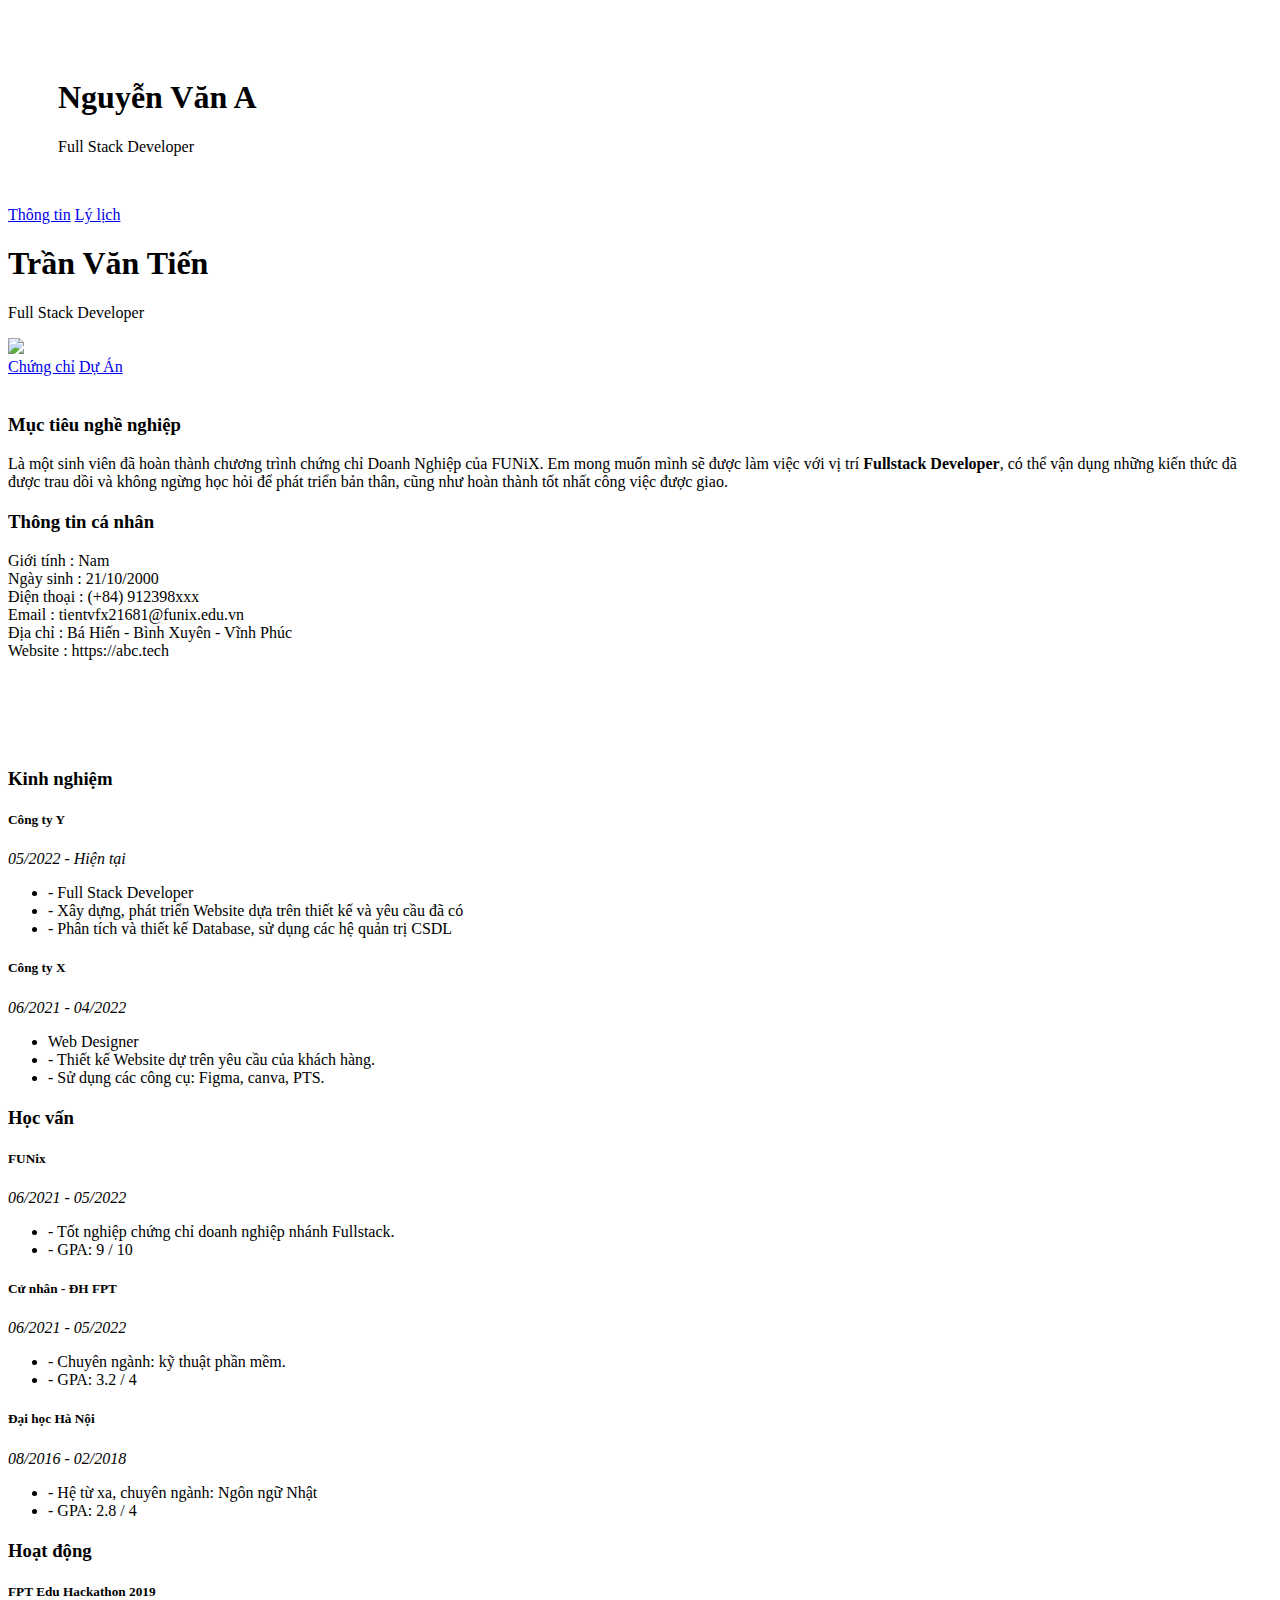
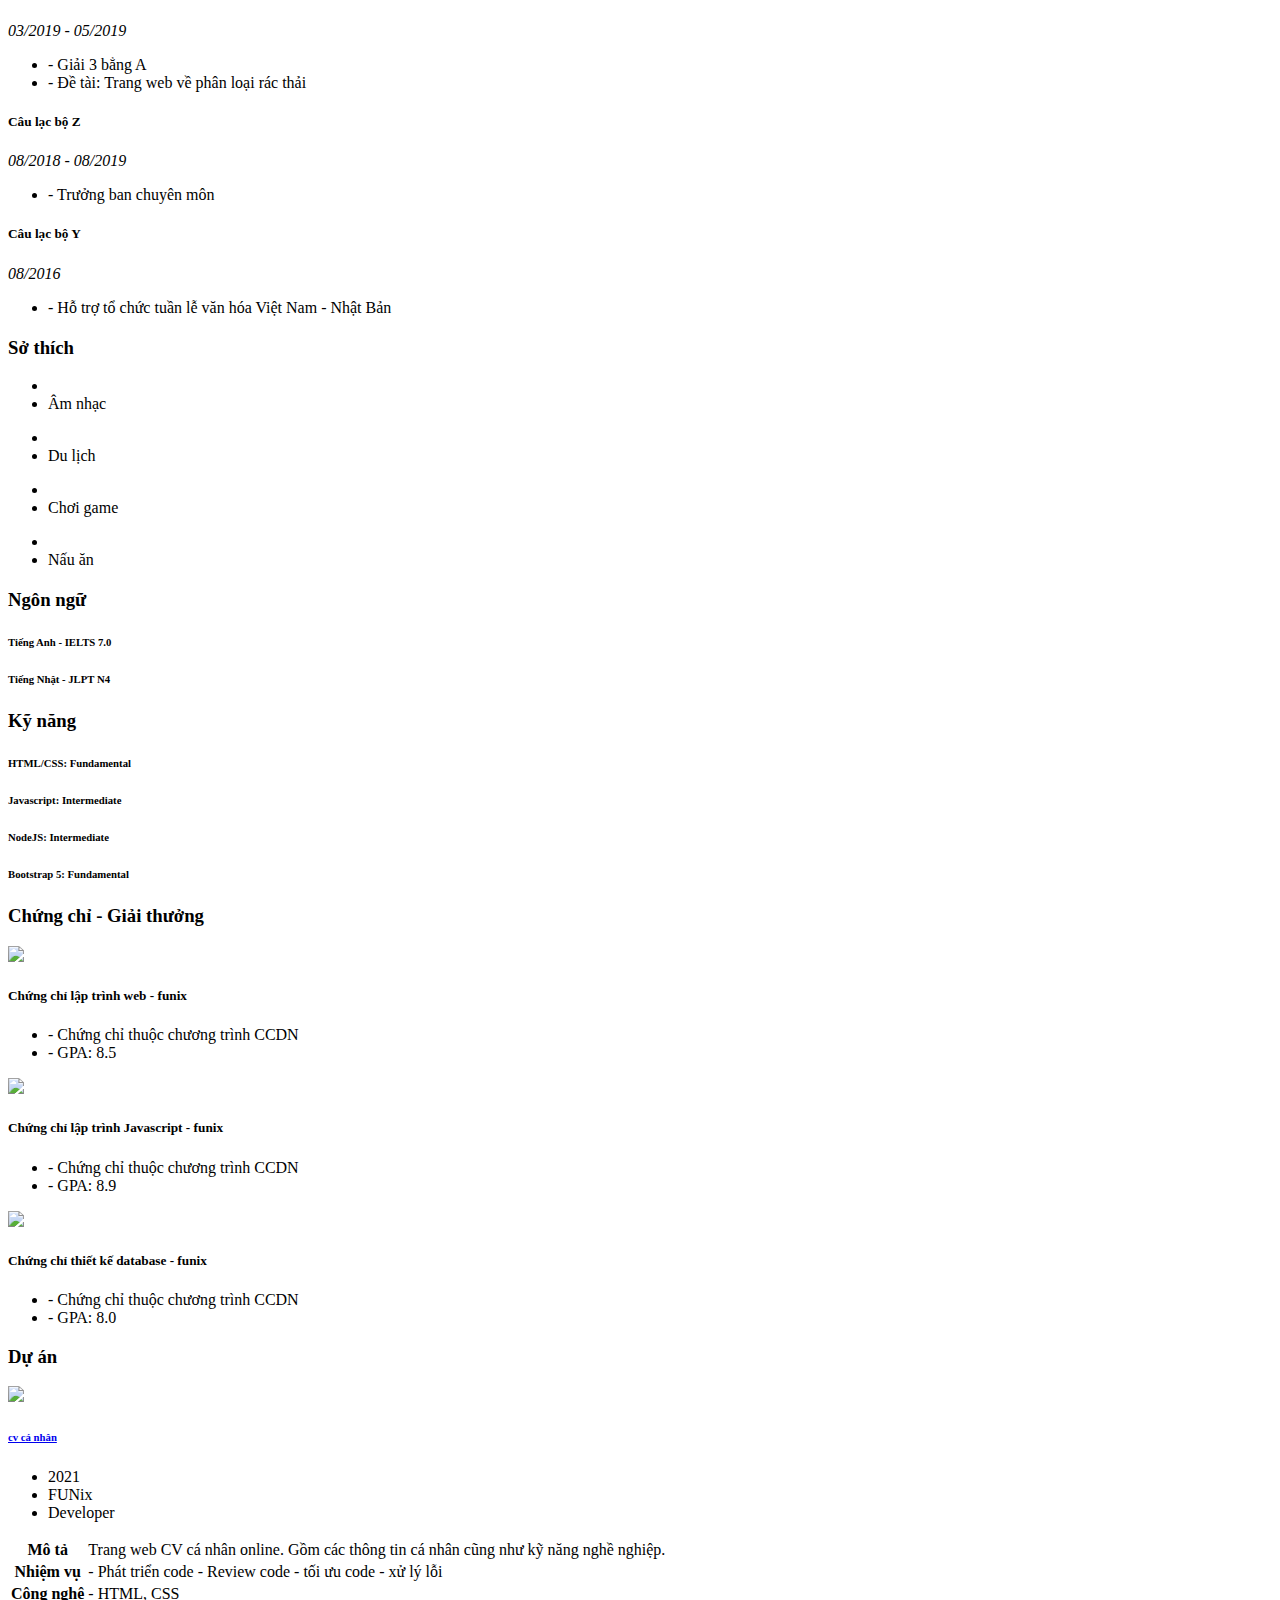
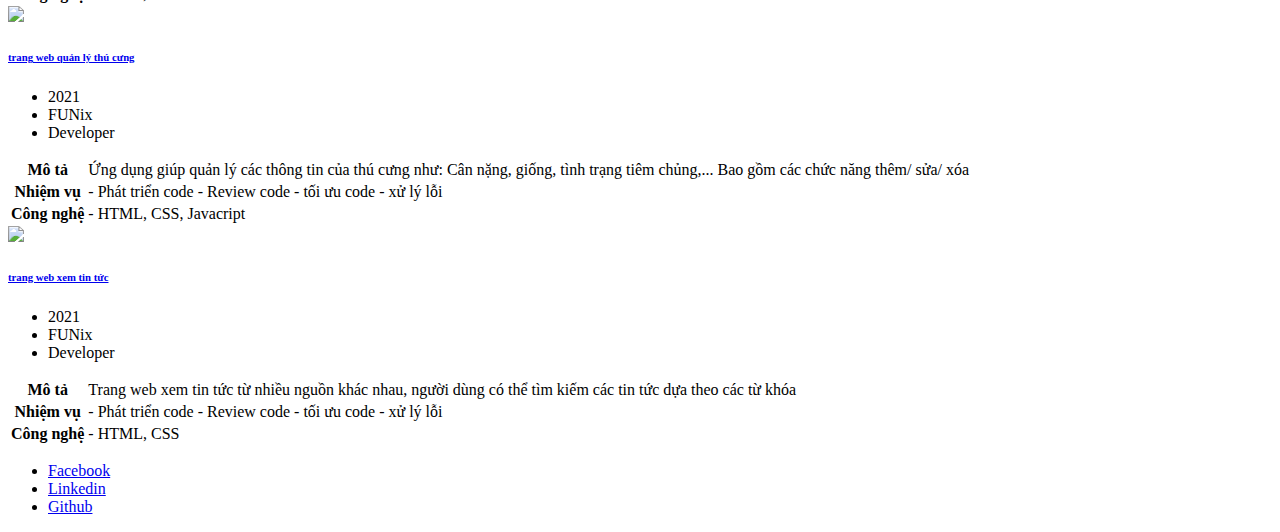
==== index.html @ 704cf0b8 "Add files via upload" ====
<!DOCTYPE html>
<html lang="en">
  <head>
    <meta charset="UTF-8" />
    <meta http-equiv="X-UA-Compatible" content="IE=edge" />
    <meta name="viewport" content="width=device-width, initial-scale=1.0" />
    <link rel="stylesheet" href="./css/style.css" />
    <link rel="stylesheet" href="./css/font.css" />
    <link rel="preconnect" href="https://fonts.googleapis.com" />
    <link rel="preconnect" href="https://fonts.gstatic.com" crossorigin />
    <link
      href="https://fonts.googleapis.com/css2?family=Inter:wght@400;500;700&display=swap"
      rel="stylesheet"
    />
    <!-- css tablet & mobile -->
    <link rel="stylesheet" href="./css/tablet.css">
    <link rel="stylesheet" href="./css/mobile.css">
    <!-- bootstrap -->
    <link
      href="https://cdn.jsdelivr.net/npm/bootstrap@5.0.2/dist/css/bootstrap.min.css"
      rel="stylesheet"
      integrity="sha384-EVSTQN3/azprG1Anm3QDgpJLIm9Nao0Yz1ztcQTwFspd3yD65VohhpuuCOmLASjC"
      crossorigin="anonymous"
    />
    <title>Assignment 02</title>
  </head>
  <body>
    <!-- !phần banner  -->
    <div id="banner" style="padding: 50px">
      <div class="container">
        <h1>Nguyễn Văn A</h1>
      <span>Full Stack Developer</span>
      </div>
    </div>
    <!-- !phần nav bar -->
    <section id="nav-bar">
      <nav class="container">
        <a href="#"><i class="icon-user"></i>Thông tin</a>
        <a href="#"><i class="icon-doc-text-inv"></i>Lý lịch</a>
        <div class="name">
          <h1>Trần Văn Tiến</h1>
          <p>Full Stack Developer</p>
        </div>
        <div class="img-name">
          <img src="./images/avatar.jpg" class="img-avatar" />
        </div>
        <a href="#"><i class="icon-mail-alt"></i>Chứng chỉ</a>
        <a href="#"><i class="icon-star-1"></i>Dự Án</a>
      </nav>
    </section>
    <!-- !phần about -->
    <section id="about" class="bg-grey">
      <div class="container container-sm">
        <div id="target" style="padding-top: 20px">
          <h3 class="section-title">Mục tiêu nghề nghiệp</h3>
          <p>
            Là một sinh viên đã hoàn thành chương trình chứng chỉ Doanh Nghiệp
            của FUNiX. Em mong muốn mình sẽ được làm việc với vị trí
            <b>Fullstack Developer</b>, có thể vận dụng những kiến thức đã được
            trau dồi và không ngừng học hỏi để phát triển bản thân, cũng như
            hoàn thành tốt nhất công việc được giao.
          </p>
        </div>
        <div id="personal-info" style="margin-top: 20px">
          <h3 class="section-title">Thông tin cá nhân</h3>
          <ul class="mt-40 info" style="padding-left: 0">
            <li><span>Giới tính</span> : Nam</li>
            <li><span>Ngày sinh</span> : 21/10/2000</li>
            <li><span>Điện thoại</span> : (+84) 912398xxx</li>
            <li><span>Email</span> : tientvfx21681@funix.edu.vn</li>
            <li><span>Địa chỉ</span> : Bá Hiến - Bình Xuyên - Vĩnh Phúc</li>
            <li><span>Website</span> : https://abc.tech</li>
          </ul>
          <ul class="mt-30" style="padding-left: 0">
            <li>
              <a href="#"><i class="icon-twitter"></i></a>
            </li>
            <li>
              <a href="#"><i class="icon-facebook"></i></a>
            </li>
            <li>
              <a href="#"><i class="icon-gplus"></i></a>
            </li>
            <li>
              <a href="#"><i class="icon-linkedin"></i></a>
            </li>
          </ul>
        </div>
      </div>
    </section>
    <!-- !phần job -->
    <section id="job-info">
      <div class="container">
        <div style="margin-top: 20px" class="job-text">
          <h3>Kinh nghiệm</h3>
          <div class="icon">
            <i class="ic-toolbox"></i>
          </div>
          <div class="text1 info">
            <h5>Công ty Y</h5>
            <span><i>05/2022 - </i> <i class="time">Hiện tại</i></span>
            <ul>
              <li>- Full Stack Developer</li>
              <li>
                - Xây dựng, phát triển Website dựa trên thiết kế và yêu cầu đã
                có
              </li>
              <li>
                - Phân tích và thiết kế Database, sử dụng các hệ quản trị CSDL
              </li>
            </ul>
          </div>
          <div class="text2 info">
            <h5>Công ty X</h5>
            <span><i>06/2021 - 04/2022</i></span>
            <ul>
              <li>Web Designer</li>
              <li>- Thiết kế Website dự trên yêu cầu của khách hàng.</li>
              <li>- Sử dụng các công cụ: Figma, canva, PTS.</li>
            </ul>
          </div>
        </div>
        <div style="margin-top: 20px" class="job-text">
          <h3>Học vấn</h3>
          <div class="icon">
            <i class="ic-pencil"></i>
          </div>
          <div class="text1 info">
            <h5>FUNix</h5>
            <span><i>06/2021 - 05/2022</i></span>
            <ul>
              <li>- Tốt nghiệp chứng chỉ doanh nghiệp nhánh Fullstack.</li>
              <li>- GPA: 9 / 10</li>
            </ul>
          </div>
          <div class="text2 info">
            <h5>Cử nhân - ĐH FPT</h5>
            <span><i>06/2021 - 05/2022</i></span>
            <ul>
              <li>- Chuyên ngành: kỹ thuật phần mềm.</li>
              <li>- GPA: 3.2 / 4</li>
            </ul>
          </div>
          <div class="text3 info">
            <h5>Đại học Hà Nội</h5>
            <span><i>08/2016 - 02/2018</i></span>
            <ul>
              <li>- Hệ từ xa, chuyên ngành: Ngôn ngữ Nhật</li>
              <li>- GPA: 2.8 / 4</li>
            </ul>
          </div>
        </div>
        <div style="margin-top: 20px" class="job-text">
          <h3>Hoạt động</h3>
          <div class="icon">
            <i class="ic-toolbox"></i>
          </div>
          <div class="text1 info">
            <h5>FPT Edu Hackathon 2019</h5>
            <span><i>03/2019 - 05/2019</i></span>
            <ul>
              <li>- Giải 3 bẳng A</li>
              <li>- Đề tài: Trang web về phân loại rác thải</li>
            </ul>
          </div>
          <div class="text2 info">
            <h5>Câu lạc bộ Z</h5>
            <span><i>08/2018 - 08/2019</i></span>
            <ul>
              <li>- Trưởng ban chuyên môn</li>
            </ul>
          </div>
          <div class="text3 info">
            <h5>Câu lạc bộ Y</h5>
            <span><i>08/2016</i></span>
            <ul>
              <li>- Hỗ trợ tổ chức tuần lễ văn hóa Việt Nam - Nhật Bản</li>
            </ul>
          </div>
        </div>
        <div style="margin-top: 20px" class="job-text">
          <h3>Sở thích</h3>
          <div class="icon">
            <i class="ic-telescope"></i>
          </div>

          <div class="text1 st">
            <ul>
              <li><i class="ic-megaphone"></i></li>
              <li>Âm nhạc</li>
            </ul>
            <ul>
              <li><i class="ic-hotairballoon"></i></li>
              <li>Du lịch</li>
            </ul>
            <ul>
              <li><i class="ic-strategy"></i></li>
              <li>Chơi game</li>
            </ul>
            <ul>
              <li><i class="ic-basket"></i></li>
              <li>Nấu ăn</li>
            </ul>
          </div>
        </div>
        <div style="margin-top: 20px" class="job-text">
          <h3>Ngôn ngữ</h3>
          <div class="icon">
            <i class="ic-mic"></i>
          </div>
          <div>
            <div>
              <h6>Tiếng Anh - IELTS 7.0</h6>
              <span class="blues"></span>
              <span class="blues"></span>
              <span class="greys"></span>
            </div>
            <div>
              <h6>Tiếng Nhật - JLPT N4</h6>
              <span class="blues"></span>
              <span class="greys"></span>
              <span class="greys"></span>
            </div>
          </div>
        </div>
        <div style="margin-top: 20px" class="job-text">
          <h3>Kỹ năng</h3>
          <div class="icon">
            <i class="ic-tools-2"></i>
          </div>
          <div>
            <div>
              <h6>HTML/CSS: Fundamental</h6>
              <span class="blues"></span>
              <span class="greys"></span>
              <span class="greys"></span>
            </div>
            <div>
              <h6>Javascript: Intermediate</h6>
              <span class="blues"></span>
              <span class="blues"></span>
              <span class="greys"></span>
            </div>
            <div>
              <h6>NodeJS: Intermediate</h6>
              <span class="blues"></span>
              <span class="blues"></span>
              <span class="greys"></span>
            </div>
            <div>
              <h6>Bootstrap 5: Fundamental</h6>
              <span class="blues"></span>
              <span class="greys"></span>
              <span class="greys"></span>
            </div>
          </div>
        </div>
      </div>
    </section>
    <!-- !phần chứng chỉ -->
    <section id="certificate" class="bg-grey">
      <div class="container">
        <h3 class="section-title">Chứng chỉ - Giải thưởng</h3>
        <div class="conten-text">
          <div class="nav-conten ct2">
            <img src="./images/Cert_WEB.png" class="cert-img" />
            <div>
              <h5>Chứng chỉ lập trình web - funix</h5>
              <ul>
                <li>- Chứng chỉ thuộc chương trình CCDN</li>
                <li>- GPA: 8.5</li>
              </ul>
            </div>
          </div>
          <div class="nav-conten">
            <img src="./images/Cert_PRF.png" class="cert-img" />
            <div>
              <h5>Chứng chỉ lập trình Javascript - funix</h5>
              <ul>
                <li>- Chứng chỉ thuộc chương trình CCDN</li>
                <li>- GPA: 8.9</li>
              </ul>
            </div>
          </div>
          <div class="nav-conten">
            <img src="./images/Cert_DBI.png" class="cert-img" />
            <div>
              <h5>Chứng chỉ thiết kế database - funix</h5>
              <ul>
                <li>- Chứng chỉ thuộc chương trình CCDN</li>
                <li>- GPA: 8.0</li>
              </ul>
            </div>
          </div>
        </div>
      </div>
     
    </section>
    <!-- ! phần dự án -->
    <section id="project">
      <div class="container">
        <h3 class="section-title">Dự án</h3>
        <div class="nav-project">
          <div class="cv">
            <img src="./images/project_1.png" class="nav-cv" />
            <div class="name-cv">
              <h6 class="p-2 text-uppercase"><a href="./digital-cv.html" class="text-decoration-none">cv cá nhân</a></h6>
            </div>
            <div class="about-cv">
              <ul>
                <li>2021</li>
                <li><i class="icon-user-1"></i>FUNix</li>
                <li><i class="icon-lamp"></i> Developer</li>
              </ul>
            </div>
            <div class="table-cv">
              <table>
                <tr>
                  <th>Mô tả</th>
                  <td>
                    Trang web CV cá nhân online. Gồm các thông tin cá nhân cũng
                    như kỹ năng nghề nghiệp.
                  </td>
                </tr>
                <tr>
                  <th>Nhiệm vụ</th>
                  <td>
                    - Phát triển code - Review code - tối ưu code - xử lý lỗi
                  </td>
                </tr>
                <tr>
                  <th>Công nghệ</th>
                  <td>- HTML, CSS</td>
                </tr>
              </table>
            </div>
          </div>
          <div class="cv">
            <img src="./images/project_2.png" class="nav-cv" />
            <div class="name-cv">
              <h6 class="p-2 text-uppercase"><a href="./digital-cv.html" class="text-decoration-none">trang web quản lý thú cưng</a></h6>
            </div>
            <div class="about-cv">
              <ul>
                <li><span>2021</span></li>
                <li><i class="icon-user-1"></i> FUNix</li>
                <li><i class="icon-lamp"></i> Developer</li>
              </ul>
            </div>
            <div class="table-cv">
              <table>
                <tr>
                  <th>Mô tả</th>
                  <td>
                    Ứng dụng giúp quản lý các thông tin của thú cưng như: Cân
                    nặng, giống, tình trạng tiêm chủng,... Bao gồm các chức năng
                    thêm/ sửa/ xóa
                  </td>
                </tr>
                <tr>
                  <th>Nhiệm vụ</th>
                  <td>
                    - Phát triển code - Review code - tối ưu code - xử lý lỗi
                  </td>
                </tr>
                <tr>
                  <th>Công nghệ</th>
                  <td>- HTML, CSS, Javacript</td>
                </tr>
              </table>
            </div>
          </div>
          <div class="cv">
            <img src="./images/project_3.png" class="nav-cv" />
            <div class="name-cv">
              <h6 class="p-2 text-uppercase"><a href="./digital-cv.html" class="text-decoration-none">trang web xem tin tức</a></h6>
            </div>
            <div class="about-cv">
              <ul>
                <li><span>2021</span></li>
                <li><i class="icon-user-1"></i> FUNix</li>
                <li><i class="icon-lamp"></i> Developer</li>
              </ul>
            </div>
            <div class="table-cv">
              <table>
                <tbody>
                  <tr>
                    <th>Mô tả</th>
                    <td>
                      Trang web xem tin tức từ nhiều nguồn khác nhau, người dùng
                      có thể tìm kiếm các tin tức dựa theo các từ khóa
                    </td>
                  </tr>
                </tbody>
                <tr>
                  <th>Nhiệm vụ</th>
                  <td>
                    - Phát triển code - Review code - tối ưu code - xử lý lỗi
                  </td>
                </tr>
                <tr>
                  <th>Công nghệ</th>
                  <td>- HTML, CSS</td>
                </tr>
              </table>
            </div>
          </div>
        </div>
      </div>
    </section>
    <!-- !phần footer -->
    <section id="footer" class="bg-grey">
      <div class="container">
        <ul class="nav-footer">
          <li>
            <i class="icon-facebook-circled"></i>
            <a href="https://www.facebook.com/profile.php?id=100021965903884"
              >Facebook</a
            >
          </li>
          <li>
            <i class="icon-linkedin-circled"></i>
            <a href="#">Linkedin</a>
          </li>
          <li>
            <i class="icon-github-circled"></i>
            <a href="#">Github</a>
          </li>
        </ul>
      </div>
    </section>
    <script src="https://cdn.jsdelivr.net/npm/bootstrap@5.0.2/dist/js/bootstrap.bundle.min.js" integrity="sha384-MrcW6ZMFYlzcLA8Nl+NtUVF0sA7MsXsP1UyJoMp4YLEuNSfAP+JcXn/tWtIaxVXM" crossorigin="anonymous"></script>
  </body>
</html>
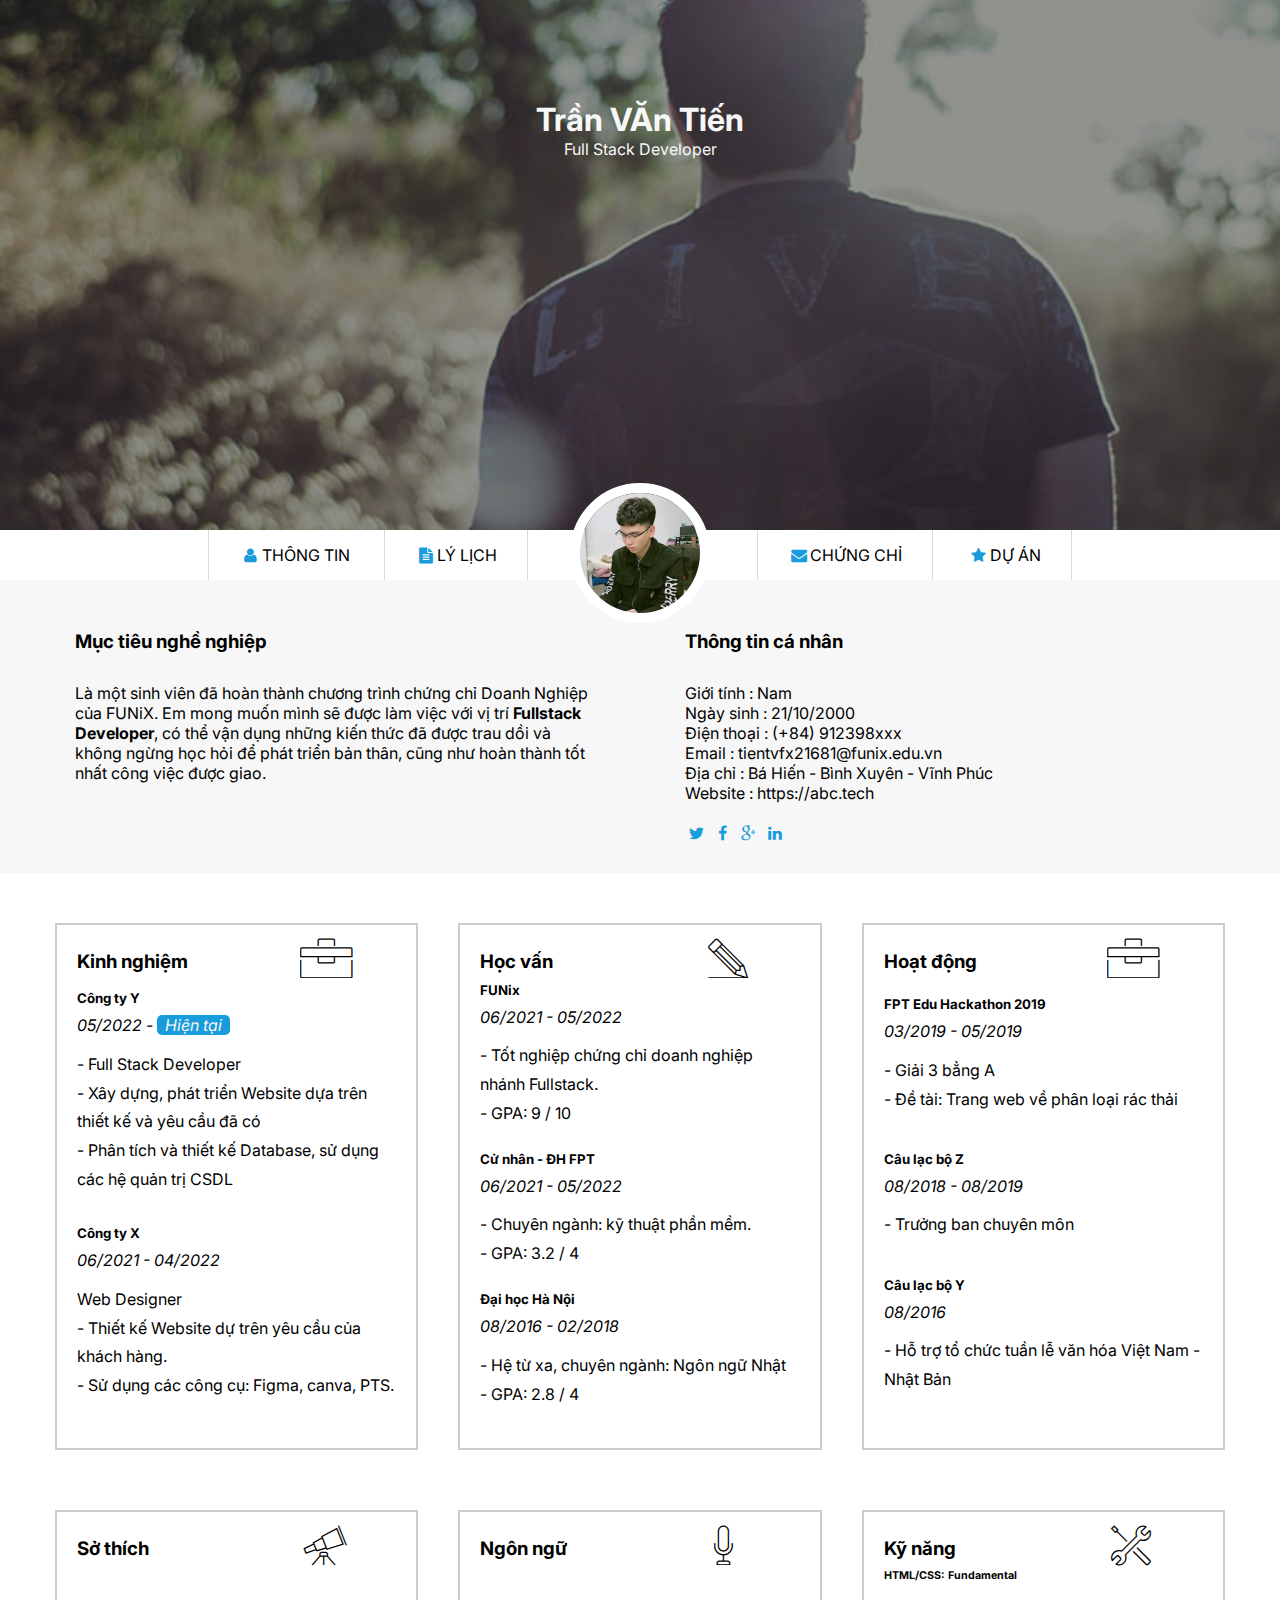
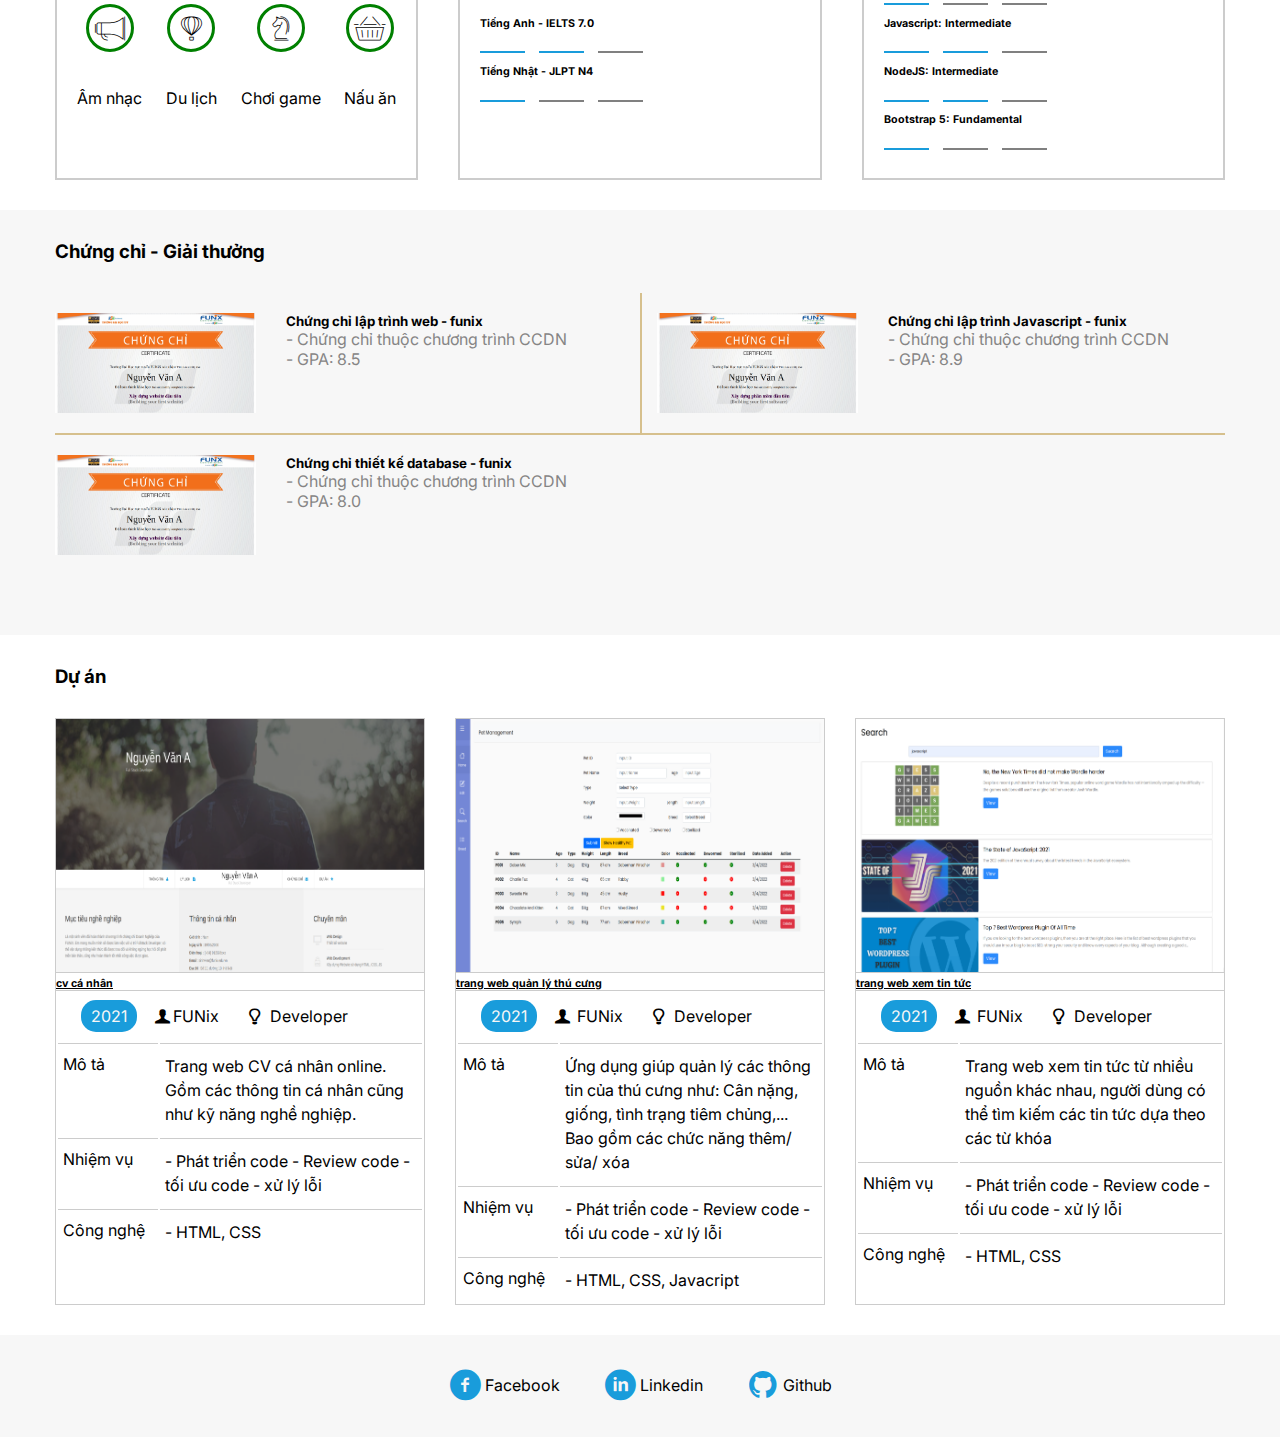
==== commit 433975fb: "Update index.html" ====
--- a/index.html
+++ b/index.html
@@ -22,13 +22,13 @@
       integrity="sha384-EVSTQN3/azprG1Anm3QDgpJLIm9Nao0Yz1ztcQTwFspd3yD65VohhpuuCOmLASjC"
       crossorigin="anonymous"
     />
-    <title>Assignment 02</title>
+    <title>Assignment 03</title>
   </head>
   <body>
     <!-- !phần banner  -->
     <div id="banner" style="padding: 50px">
       <div class="container">
-        <h1>Nguyễn Văn A</h1>
+        <h1>Trần VĂn Tiến</h1>
       <span>Full Stack Developer</span>
       </div>
     </div>
--- a/css/style.css
+++ b/css/style.css
@@ -0,0 +1,310 @@
+* {
+  margin: 0px;
+  font-family: "Inter", sans-serif;
+}
+
+section > .container {
+  width: 1170px;
+  margin: auto;
+  display: block;
+  padding: 30px 50px;
+}
+/* ? css phần banner */
+#banner {
+  background-image: linear-gradient(rgba(0, 0, 0, 0.4), rgba(0, 0, 0, 0.4)),
+    url(../images/banner.jpg);
+
+  height: 430px;
+  text-align: center;
+}
+#banner h1,
+#banner span {
+  padding-top: 50px;
+  color: #f7f7f7;
+}
+/* ? css phần navbar */
+#nav-bar {
+  text-align: center;
+}
+#nav-bar .container {
+  height: 50px;
+  padding: 0px;
+  display: inline-block;
+  box-sizing: border-box;
+}
+.name {
+  display: inline-block;
+  padding: 0 30px;
+  vertical-align: middle;
+}
+#nav-bar a {
+  display: inline-block;
+  color: #000;
+  text-decoration: none;
+  padding: 0 30px;
+  line-height: 50px;
+  text-transform: uppercase;
+}
+#nav-bar a:first-child {
+  border-left: 1px solid #d8d8d8;
+}
+#nav-bar a:last-child {
+  border-right: 1px solid #d8d8d8;
+}
+#nav-bar a:nth-child(2),
+#nav-bar a:nth-child(5) {
+  border-left:1px solid #d8d8d8 ;
+  border-right: 1px solid #d8d8d8;
+}
+#nav-bar p {
+  font-size: 10px;
+}
+#nav-bar h1 {
+  font-size: 25px;
+}
+#nav-bar i, .mt-30 i {
+  color: #199cdb;
+}
+/* ?about */
+.bg-grey {
+  background: #f7f7f7;
+}
+#about > .container {
+  display: grid;
+  grid-template-columns: 1fr 1fr;
+  gap: 50px;
+ 
+}
+#target,
+#personal-info {
+  padding: 0px 20px;
+}
+.mt-40 li {
+  list-style: none;
+}
+.mt-30 li {
+  list-style: none;
+  display: inline-block;
+  padding-top: 20px;
+  color: #199cdb;
+}
+.section-title {
+  padding-bottom: 30px;
+}
+/* ? phần job */
+#job-info > .container {
+  display: grid;
+  grid-template-columns: 1fr 1fr 1fr;
+  grid-template-rows: minmax(30px, auto);
+  gap: 40px;
+}
+/* !phần thời gian */
+.time {
+  background-color: #199cdb;
+  color: #f7f7f7;
+  padding: 0 8px;
+  border-radius: 5px;
+}
+.job-text {
+  display: grid;
+  grid-template-columns: 75% 25%;
+  border: 2px solid #ccc;
+  padding: 20px;
+  line-height: 1.8;
+}
+.job-text ul {
+  list-style: none;
+  padding: 0;
+}
+.job-text h1 {
+  padding-bottom: 20px;
+}
+.info ul {
+  padding: 10px 0 20px 0;
+}
+.icon i {
+  scale: 2.5;
+}
+.text1 {
+  grid-area: 2/1/3/3;
+}
+.text2 {
+  grid-area: 3/1/4/3;
+}
+.text3 {
+  grid-area: 4/1/5/3;
+}
+/* ! sở thích */
+.st {
+  display: flex;
+  justify-content: space-between;
+  flex-wrap: wrap;
+}
+.st ul {
+  text-align: center;
+}
+.st ul li {
+  padding: 20px 0 20px 0;
+}
+.st ul i {
+  width: 32px;
+  height: 32px;
+  box-sizing: border-box;
+  padding-top: 6px;
+  scale: 1.5;
+  border-radius: 50%;
+  text-align: center;
+  border: 2px solid green;
+}
+/* ! phần ngôn ngữ và kỹ năng */
+.blues {
+  background: #199cdb;
+  display: inline-block;
+  height: 2px;
+  margin-right: 10px;
+  width: 45px;
+}
+.greys {
+  background: grey;
+  display: inline-block;
+  height: 2px;
+  margin-right: 10px;
+  width: 45px;
+}
+.job-text h6{
+  font-weight: 700;
+}
+/* !phần giải thưởng */
+#certificate {
+  padding-bottom: 30px;
+}
+.conten-text {
+  width: 1170px;
+  margin: 0 auto;
+  display: grid;
+  grid-template-columns: 1fr 1fr;
+}
+.cert-img {
+  height: 100px;
+}
+.nav-conten {
+  display: flex;
+  gap: 30px;
+  padding: 20px 0;
+}
+.nav-conten h4 {
+  font-weight: 600;
+  text-transform: uppercase;
+}
+.nav-conten ul li {
+  color: #868585;
+}
+.nav-conten:first-child,
+.nav-conten:nth-child(2) {
+  border-bottom: 2px solid #d6c08d;
+}
+.nav-conten ul {
+  list-style: none;
+  padding: 0;
+}
+.nav-conten:nth-child(2) {
+  border-left: 2px solid #d6c08d;
+  
+  padding-left: 15px;
+}
+/* ! phần dự án */
+.nav-project {
+  display: grid;
+  grid-template-columns: repeat(3, 1fr);
+  gap: 30px;
+}
+.cv {
+  border: 1px solid #ccc;
+}
+.cv a{
+  color: #000;
+}
+.nav-cv {
+  width: 100%;
+  border-bottom: 1px solid#ccc;
+}
+.name-cv h3 {
+  line-height: 50px;
+  padding-left: 10px;
+}
+.about-cv ul {
+  line-height: 50px;
+  padding-left: 25px;
+}
+.about-cv ul li {
+  display: inline-block;
+  padding: 0 10px;
+  line-height: 32px;
+}
+.about-cv ul li:first-child {
+  color: #f7f7f7;
+  display: inline-block;
+  background-color: #199cdb;
+  border-radius: 15px;
+}
+.about-cv {
+  border-top: 1px solid #ccc;
+}
+table td,
+table th {
+  border-top: 1px solid #ccc;
+  /* line-height: 1.8; */
+  padding: 10px 5px 10px 5px;
+}
+table tr th {
+  width: 90px;
+  text-align: left;
+  display: inline-block;
+  font-weight: 400;
+}
+table tr td {
+  font-weight: 400;
+  line-height: 1.5;
+}
+/* ! phần footer */
+.nav-footer {
+  text-align: center;
+  padding-left: 0;
+}
+.nav-footer li {
+  display: inline-block;
+  padding: 0 20px;
+}
+.nav-footer li a {
+  text-decoration: none;
+  color: #000;
+}
+.nav-footer li i {
+  display: inline-block;
+  width: 32px;
+  height: 32px;
+  scale: 2;
+  padding-top: 10px;
+  color: #199cdb;
+}
+/* !phần naang cao */
+.name {
+  /* display: none; */
+  color: #ffffff;
+}
+#nav-bar .container {
+  position: relative;
+}
+.img-avatar {
+  width: 120px;
+  border-radius: 50%;
+  border: 10px solid #ffffff;
+}
+.img-name {
+  display: inline-block;
+  vertical-align: middle;
+  position: absolute;
+  left: 50%;
+  top: 50%;
+  transform: translate(-50%, -50%);
+}
--- a/css/font.css
+++ b/css/font.css
@@ -0,0 +1,11514 @@
+@font-face {
+	font-family: 'open_sanslight';
+	src: url('../fonts/OpenSans-Light-webfont.eot');
+	src: url('../fonts/OpenSans-Light-webfont.eot#iefix') format('embedded-opentype'),
+		url('../fonts/OpenSans-Light-webfont.woff') format('woff'),
+		url('../fonts/OpenSans-Light-webfont.ttf') format('truetype'),
+		url('../fonts/OpenSans-Light-webfont.svg#open_sanslight') format('svg');
+	font-weight: normal;
+	font-style: normal;
+
+}
+
+@font-face {
+	font-family: 'open_sansitalic';
+	src: url('../fonts/OpenSans-Italic-webfont.eot');
+	src: url('../fonts/OpenSans-Italic-webfont.eot#iefix') format('embedded-opentype'),
+		url('../fonts/OpenSans-Italic-webfont.woff') format('woff'),
+		url('../fonts/OpenSans-Italic-webfont.ttf') format('truetype'),
+		url('../fonts/OpenSans-Italic-webfont.svg#open_sansitalic') format('svg');
+	font-weight: normal;
+	font-style: normal;
+
+}
+
+@font-face {
+	font-family: 'open_sanssemibold';
+	src: url('../fonts/OpenSans-Semibold-webfont.eot');
+	src: url('../fonts/OpenSans-Semibold-webfont.eot#iefix') format('embedded-opentype'),
+		url('../fonts/OpenSans-Semibold-webfont.woff') format('woff'),
+		url('../fonts/OpenSans-Semibold-webfont.ttf') format('truetype'),
+		url('../fonts/OpenSans-Semibold-webfont.svg#open_sanssemibold') format('svg');
+	font-weight: normal;
+	font-style: normal;
+
+}
+
+
+@font-face {
+	font-family: 'open_sanslight_italic';
+	src: url('../fonts/OpenSans-LightItalic-webfont.eot');
+	src: url('../fonts/OpenSans-LightItalic-webfont.eot#iefix') format('embedded-opentype'),
+		url('../fonts/OpenSans-LightItalic-webfont.woff') format('woff'),
+		url('../fonts/OpenSans-LightItalic-webfont.ttf') format('truetype'),
+		url('../fonts/OpenSans-LightItalic-webfont.svg#open_sanslight_italic') format('svg');
+	font-weight: normal;
+	font-style: normal;
+
+}
+
+@font-face {
+	font-family: 'open_sansregular';
+	src: url('../fonts/OpenSans-Regular-webfont.eot');
+	src: url('../fonts/OpenSans-Regular-webfont.eot#iefix') format('embedded-opentype'),
+		url('../fonts/OpenSans-Regular-webfont.woff') format('woff'),
+		url('../fonts/OpenSans-Regular-webfont.ttf') format('truetype'),
+		url('../fonts/OpenSans-Regular-webfont.svg#open_sansregular') format('svg');
+	font-weight: normal;
+	font-style: normal;
+
+}
+
+
+@font-face {
+	font-family: 'fontello';
+	src: url('../fonts/fontello.eot');
+	src: url('../fonts/fontello.eot#iefix') format('embedded-opentype'),
+		url('../fonts/fontello.woff') format('woff'),
+		url('../fonts/fontello.ttf') format('truetype'),
+		url('../fonts/fontello.svg#fontello') format('svg');
+	font-weight: normal;
+	font-style: normal;
+}
+
+[class^="icon-"]:before,
+[class*=" icon-"]:before {
+	font-family: "fontello";
+	font-style: normal;
+	font-weight: normal;
+	speak: none;
+
+	display: inline-block;
+	text-decoration: inherit;
+	width: 1em;
+	margin-right: .2em;
+	text-align: center;
+	/* opacity: .8; */
+
+	/* For safety - reset parent styles, that can break glyph codes*/
+	font-variant: normal;
+	text-transform: none;
+
+	/* fix buttons height, for twitter bootstrap */
+	line-height: 1em;
+
+	/* Animation center compensation - margins should be symmetric */
+	/* remove if not needed */
+	margin-left: .2em;
+
+	/* you can be more comfortable with increased icons size */
+	/* font-size: 120%; */
+
+	/* Font smoothing. That was taken from TWBS */
+	-webkit-font-smoothing: antialiased;
+	-moz-osx-font-smoothing: grayscale;
+
+	/* Uncomment for 3D effect */
+	/* text-shadow: 1px 1px 1px rgba(127, 127, 127, 0.3); */
+}
+
+.icon-emo-happy:before {
+	content: '\e800';
+}
+
+/* '' */
+.icon-emo-wink:before {
+	content: '\e801';
+}
+
+/* '' */
+.icon-emo-wink2:before {
+	content: '\e802';
+}
+
+/* '' */
+.icon-emo-unhappy:before {
+	content: '\e803';
+}
+
+/* '' */
+.icon-emo-sleep:before {
+	content: '\e804';
+}
+
+/* '' */
+.icon-emo-thumbsup:before {
+	content: '\e805';
+}
+
+/* '' */
+.icon-emo-devil:before {
+	content: '\e806';
+}
+
+/* '' */
+.icon-emo-surprised:before {
+	content: '\e807';
+}
+
+/* '' */
+.icon-emo-tongue:before {
+	content: '\e808';
+}
+
+/* '' */
+.icon-emo-coffee:before {
+	content: '\e809';
+}
+
+/* '' */
+.icon-emo-sunglasses:before {
+	content: '\e80a';
+}
+
+/* '' */
+.icon-emo-displeased:before {
+	content: '\e80b';
+}
+
+/* '' */
+.icon-emo-beer:before {
+	content: '\e80c';
+}
+
+/* '' */
+.icon-emo-grin:before {
+	content: '\e80d';
+}
+
+/* '' */
+.icon-emo-angry:before {
+	content: '\e80e';
+}
+
+/* '' */
+.icon-emo-saint:before {
+	content: '\e80f';
+}
+
+/* '' */
+.icon-emo-cry:before {
+	content: '\e810';
+}
+
+/* '' */
+.icon-emo-shoot:before {
+	content: '\e811';
+}
+
+/* '' */
+.icon-emo-squint:before {
+	content: '\e812';
+}
+
+/* '' */
+.icon-emo-laugh:before {
+	content: '\e813';
+}
+
+/* '' */
+.icon-spin1:before {
+	content: '\e814';
+}
+
+/* '' */
+.icon-spin2:before {
+	content: '\e815';
+}
+
+/* '' */
+.icon-spin3:before {
+	content: '\e816';
+}
+
+/* '' */
+.icon-spin4:before {
+	content: '\e817';
+}
+
+/* '' */
+.icon-spin5:before {
+	content: '\e818';
+}
+
+/* '' */
+.icon-spin6:before {
+	content: '\e819';
+}
+
+/* '' */
+.icon-firefox:before {
+	content: '\e81a';
+}
+
+/* '' */
+.icon-chrome:before {
+	content: '\e81b';
+}
+
+/* '' */
+.icon-opera:before {
+	content: '\e81c';
+}
+
+/* '' */
+.icon-ie:before {
+	content: '\e81d';
+}
+
+/* '' */
+.icon-crown:before {
+	content: '\e81e';
+}
+
+/* '' */
+.icon-crown-plus:before {
+	content: '\e81f';
+}
+
+/* '' */
+.icon-crown-minus:before {
+	content: '\e820';
+}
+
+/* '' */
+.icon-marquee:before {
+	content: '\e821';
+}
+
+/* '' */
+.icon-glass:before {
+	content: '\e822';
+}
+
+/* '' */
+.icon-music:before {
+	content: '\e823';
+}
+
+/* '' */
+.icon-search:before {
+	content: '\e824';
+}
+
+/* '' */
+.icon-mail:before {
+	content: '\e825';
+}
+
+/* '' */
+.icon-mail-alt:before {
+	content: '\e826';
+}
+
+/* '' */
+.icon-mail-squared:before {
+	content: '\e827';
+}
+
+/* '' */
+.icon-heart:before {
+	content: '\e828';
+}
+
+/* '' */
+.icon-heart-empty:before {
+	content: '\e829';
+}
+
+/* '' */
+.icon-star-1:before {
+	content: '\e82a';
+}
+
+/* '' */
+.icon-star-empty-1:before {
+	content: '\e82b';
+}
+
+/* '' */
+.icon-star-half:before {
+	content: '\e82c';
+}
+
+/* '' */
+.icon-star-half-alt:before {
+	content: '\e82d';
+}
+
+/* '' */
+.icon-user:before {
+	content: '\e82e';
+}
+
+/* '' */
+.icon-user-plus:before {
+	content: '\e82f';
+}
+
+/* '' */
+.icon-user-times:before {
+	content: '\e830';
+}
+
+/* '' */
+.icon-users:before {
+	content: '\e831';
+}
+
+/* '' */
+.icon-male:before {
+	content: '\e832';
+}
+
+/* '' */
+.icon-female:before {
+	content: '\e833';
+}
+
+/* '' */
+.icon-child:before {
+	content: '\e834';
+}
+
+/* '' */
+.icon-user-secret:before {
+	content: '\e835';
+}
+
+/* '' */
+.icon-video:before {
+	content: '\e836';
+}
+
+/* '' */
+.icon-videocam:before {
+	content: '\e837';
+}
+
+/* '' */
+.icon-picture:before {
+	content: '\e838';
+}
+
+/* '' */
+.icon-camera:before {
+	content: '\e839';
+}
+
+/* '' */
+.icon-camera-alt:before {
+	content: '\e83a';
+}
+
+/* '' */
+.icon-th-large:before {
+	content: '\e83b';
+}
+
+/* '' */
+.icon-th:before {
+	content: '\e83c';
+}
+
+/* '' */
+.icon-th-list:before {
+	content: '\e83d';
+}
+
+/* '' */
+.icon-ok:before {
+	content: '\e83e';
+}
+
+/* '' */
+.icon-ok-circled:before {
+	content: '\e83f';
+}
+
+/* '' */
+.icon-ok-circled2:before {
+	content: '\e840';
+}
+
+/* '' */
+.icon-ok-squared:before {
+	content: '\e841';
+}
+
+/* '' */
+.icon-cancel:before {
+	content: '\e842';
+}
+
+/* '' */
+.icon-cancel-circled:before {
+	content: '\e843';
+}
+
+/* '' */
+.icon-cancel-circled2:before {
+	content: '\e844';
+}
+
+/* '' */
+.icon-plus:before {
+	content: '\e845';
+}
+
+/* '' */
+.icon-plus-circled:before {
+	content: '\e846';
+}
+
+/* '' */
+.icon-plus-squared:before {
+	content: '\e847';
+}
+
+/* '' */
+.icon-plus-squared-alt:before {
+	content: '\e848';
+}
+
+/* '' */
+.icon-minus:before {
+	content: '\e849';
+}
+
+/* '' */
+.icon-minus-circled:before {
+	content: '\e84a';
+}
+
+/* '' */
+.icon-minus-squared:before {
+	content: '\e84b';
+}
+
+/* '' */
+.icon-minus-squared-alt:before {
+	content: '\e84c';
+}
+
+/* '' */
+.icon-help:before {
+	content: '\e84d';
+}
+
+/* '' */
+.icon-help-circled:before {
+	content: '\e84e';
+}
+
+/* '' */
+.icon-info-circled:before {
+	content: '\e84f';
+}
+
+/* '' */
+.icon-info:before {
+	content: '\e850';
+}
+
+/* '' */
+.icon-home:before {
+	content: '\e851';
+}
+
+/* '' */
+.icon-link:before {
+	content: '\e852';
+}
+
+/* '' */
+.icon-unlink:before {
+	content: '\e853';
+}
+
+/* '' */
+.icon-link-ext:before {
+	content: '\e854';
+}
+
+/* '' */
+.icon-link-ext-alt:before {
+	content: '\e855';
+}
+
+/* '' */
+.icon-attach:before {
+	content: '\e856';
+}
+
+/* '' */
+.icon-lock:before {
+	content: '\e857';
+}
+
+/* '' */
+.icon-lock-open:before {
+	content: '\e858';
+}
+
+/* '' */
+.icon-lock-open-alt:before {
+	content: '\e859';
+}
+
+/* '' */
+.icon-pin:before {
+	content: '\e85a';
+}
+
+/* '' */
+.icon-eye:before {
+	content: '\e85b';
+}
+
+/* '' */
+.icon-eye-off:before {
+	content: '\e85c';
+}
+
+/* '' */
+.icon-tag-1:before {
+	content: '\e85d';
+}
+
+/* '' */
+.icon-tags:before {
+	content: '\e85e';
+}
+
+/* '' */
+.icon-bookmark:before {
+	content: '\e85f';
+}
+
+/* '' */
+.icon-bookmark-empty:before {
+	content: '\e860';
+}
+
+/* '' */
+.icon-flag:before {
+	content: '\e861';
+}
+
+/* '' */
+.icon-flag-empty:before {
+	content: '\e862';
+}
+
+/* '' */
+.icon-flag-checkered:before {
+	content: '\e863';
+}
+
+/* '' */
+.icon-thumbs-up:before {
+	content: '\e864';
+}
+
+/* '' */
+.icon-thumbs-down:before {
+	content: '\e865';
+}
+
+/* '' */
+.icon-thumbs-up-alt:before {
+	content: '\e866';
+}
+
+/* '' */
+.icon-thumbs-down-alt:before {
+	content: '\e867';
+}
+
+/* '' */
+.icon-download:before {
+	content: '\e868';
+}
+
+/* '' */
+.icon-upload:before {
+	content: '\e869';
+}
+
+/* '' */
+.icon-download-cloud:before {
+	content: '\e86a';
+}
+
+/* '' */
+.icon-upload-cloud:before {
+	content: '\e86b';
+}
+
+/* '' */
+.icon-reply:before {
+	content: '\e86c';
+}
+
+/* '' */
+.icon-reply-all:before {
+	content: '\e86d';
+}
+
+/* '' */
+.icon-forward:before {
+	content: '\e86e';
+}
+
+/* '' */
+.icon-quote-left:before {
+	content: '\e86f';
+}
+
+/* '' */
+.icon-quote-right:before {
+	content: '\e870';
+}
+
+/* '' */
+.icon-code:before {
+	content: '\e871';
+}
+
+/* '' */
+.icon-export:before {
+	content: '\e872';
+}
+
+/* '' */
+.icon-export-alt:before {
+	content: '\e873';
+}
+
+/* '' */
+.icon-share:before {
+	content: '\e874';
+}
+
+/* '' */
+.icon-share-squared:before {
+	content: '\e875';
+}
+
+/* '' */
+.icon-pencil:before {
+	content: '\e876';
+}
+
+/* '' */
+.icon-pencil-squared:before {
+	content: '\e877';
+}
+
+/* '' */
+.icon-edit:before {
+	content: '\e878';
+}
+
+/* '' */
+.icon-print:before {
+	content: '\e879';
+}
+
+/* '' */
+.icon-retweet:before {
+	content: '\e87a';
+}
+
+/* '' */
+.icon-keyboard:before {
+	content: '\e87b';
+}
+
+/* '' */
+.icon-gamepad:before {
+	content: '\e87c';
+}
+
+/* '' */
+.icon-comment:before {
+	content: '\e87d';
+}
+
+/* '' */
+.icon-chat:before {
+	content: '\e87e';
+}
+
+/* '' */
+.icon-comment-empty:before {
+	content: '\e87f';
+}
+
+/* '' */
+.icon-chat-empty:before {
+	content: '\e880';
+}
+
+/* '' */
+.icon-bell:before {
+	content: '\e881';
+}
+
+/* '' */
+.icon-bell-alt:before {
+	content: '\e882';
+}
+
+/* '' */
+.icon-bell-off:before {
+	content: '\e883';
+}
+
+/* '' */
+.icon-bell-off-empty:before {
+	content: '\e884';
+}
+
+/* '' */
+.icon-attention-alt:before {
+	content: '\e885';
+}
+
+/* '' */
+.icon-attention:before {
+	content: '\e886';
+}
+
+/* '' */
+.icon-attention-circled:before {
+	content: '\e887';
+}
+
+/* '' */
+.icon-location:before {
+	content: '\e888';
+}
+
+/* '' */
+.icon-direction:before {
+	content: '\e889';
+}
+
+/* '' */
+.icon-compass:before {
+	content: '\e88a';
+}
+
+/* '' */
+.icon-trash:before {
+	content: '\e88b';
+}
+
+/* '' */
+.icon-trash-empty:before {
+	content: '\e88c';
+}
+
+/* '' */
+.icon-doc:before {
+	content: '\e88d';
+}
+
+/* '' */
+.icon-docs:before {
+	content: '\e88e';
+}
+
+/* '' */
+.icon-doc-text:before {
+	content: '\e88f';
+}
+
+/* '' */
+.icon-doc-inv:before {
+	content: '\e890';
+}
+
+/* '' */
+.icon-doc-text-inv:before {
+	content: '\e891';
+}
+
+/* '' */
+.icon-file-pdf:before {
+	content: '\e892';
+}
+
+/* '' */
+.icon-file-word:before {
+	content: '\e893';
+}
+
+/* '' */
+.icon-file-excel:before {
+	content: '\e894';
+}
+
+/* '' */
+.icon-file-powerpoint:before {
+	content: '\e895';
+}
+
+/* '' */
+.icon-file-image:before {
+	content: '\e896';
+}
+
+/* '' */
+.icon-file-archive:before {
+	content: '\e897';
+}
+
+/* '' */
+.icon-file-audio:before {
+	content: '\e898';
+}
+
+/* '' */
+.icon-file-video:before {
+	content: '\e899';
+}
+
+/* '' */
+.icon-file-code:before {
+	content: '\e89a';
+}
+
+/* '' */
+.icon-folder:before {
+	content: '\e89b';
+}
+
+/* '' */
+.icon-folder-open:before {
+	content: '\e89c';
+}
+
+/* '' */
+.icon-folder-empty:before {
+	content: '\e89d';
+}
+
+/* '' */
+.icon-folder-open-empty:before {
+	content: '\e89e';
+}
+
+/* '' */
+.icon-box:before {
+	content: '\e89f';
+}
+
+/* '' */
+.icon-rss:before {
+	content: '\e8a0';
+}
+
+/* '' */
+.icon-rss-squared:before {
+	content: '\e8a1';
+}
+
+/* '' */
+.icon-phone:before {
+	content: '\e8a2';
+}
+
+/* '' */
+.icon-phone-squared:before {
+	content: '\e8a3';
+}
+
+/* '' */
+.icon-fax:before {
+	content: '\e8a4';
+}
+
+/* '' */
+.icon-menu:before {
+	content: '\e8a5';
+}
+
+/* '' */
+.icon-cog:before {
+	content: '\e8a6';
+}
+
+/* '' */
+.icon-cog-alt:before {
+	content: '\e8a7';
+}
+
+/* '' */
+.icon-wrench:before {
+	content: '\e8a8';
+}
+
+/* '' */
+.icon-sliders:before {
+	content: '\e8a9';
+}
+
+/* '' */
+.icon-basket:before {
+	content: '\e8aa';
+}
+
+/* '' */
+.icon-cart-plus:before {
+	content: '\e8ab';
+}
+
+/* '' */
+.icon-cart-arrow-down:before {
+	content: '\e8ac';
+}
+
+/* '' */
+.icon-calendar:before {
+	content: '\e8ad';
+}
+
+/* '' */
+.icon-calendar-empty:before {
+	content: '\e8ae';
+}
+
+/* '' */
+.icon-login:before {
+	content: '\e8af';
+}
+
+/* '' */
+.icon-logout:before {
+	content: '\e8b0';
+}
+
+/* '' */
+.icon-mic:before {
+	content: '\e8b1';
+}
+
+/* '' */
+.icon-mute:before {
+	content: '\e8b2';
+}
+
+/* '' */
+.icon-volume-off:before {
+	content: '\e8b3';
+}
+
+/* '' */
+.icon-volume-down:before {
+	content: '\e8b4';
+}
+
+/* '' */
+.icon-volume-up:before {
+	content: '\e8b5';
+}
+
+/* '' */
+.icon-headphones:before {
+	content: '\e8b6';
+}
+
+/* '' */
+.icon-clock:before {
+	content: '\e8b7';
+}
+
+/* '' */
+.icon-lightbulb:before {
+	content: '\e8b8';
+}
+
+/* '' */
+.icon-block:before {
+	content: '\e8b9';
+}
+
+/* '' */
+.icon-resize-full:before {
+	content: '\e8ba';
+}
+
+/* '' */
+.icon-resize-full-alt:before {
+	content: '\e8bb';
+}
+
+/* '' */
+.icon-resize-small:before {
+	content: '\e8bc';
+}
+
+/* '' */
+.icon-resize-vertical:before {
+	content: '\e8bd';
+}
+
+/* '' */
+.icon-resize-horizontal:before {
+	content: '\e8be';
+}
+
+/* '' */
+.icon-move:before {
+	content: '\e8bf';
+}
+
+/* '' */
+.icon-zoom-in:before {
+	content: '\e8c0';
+}
+
+/* '' */
+.icon-zoom-out:before {
+	content: '\e8c1';
+}
+
+/* '' */
+.icon-down-circled2:before {
+	content: '\e8c2';
+}
+
+/* '' */
+.icon-up-circled2:before {
+	content: '\e8c3';
+}
+
+/* '' */
+.icon-left-circled2:before {
+	content: '\e8c4';
+}
+
+/* '' */
+.icon-right-circled2:before {
+	content: '\e8c5';
+}
+
+/* '' */
+.icon-down-dir:before {
+	content: '\e8c6';
+}
+
+/* '' */
+.icon-up-dir:before {
+	content: '\e8c7';
+}
+
+/* '' */
+.icon-left-dir:before {
+	content: '\e8c8';
+}
+
+/* '' */
+.icon-right-dir:before {
+	content: '\e8c9';
+}
+
+/* '' */
+.icon-down-open:before {
+	content: '\e8ca';
+}
+
+/* '' */
+.icon-left-open:before {
+	content: '\e8cb';
+}
+
+/* '' */
+.icon-right-open:before {
+	content: '\e8cc';
+}
+
+/* '' */
+.icon-up-open:before {
+	content: '\e8cd';
+}
+
+/* '' */
+.icon-angle-left:before {
+	content: '\e8ce';
+}
+
+/* '' */
+.icon-angle-right:before {
+	content: '\e8cf';
+}
+
+/* '' */
+.icon-angle-up:before {
+	content: '\e8d0';
+}
+
+/* '' */
+.icon-angle-down:before {
+	content: '\e8d1';
+}
+
+/* '' */
+.icon-angle-circled-left:before {
+	content: '\e8d2';
+}
+
+/* '' */
+.icon-angle-circled-right:before {
+	content: '\e8d3';
+}
+
+/* '' */
+.icon-angle-circled-up:before {
+	content: '\e8d4';
+}
+
+/* '' */
+.icon-angle-circled-down:before {
+	content: '\e8d5';
+}
+
+/* '' */
+.icon-angle-double-left:before {
+	content: '\e8d6';
+}
+
+/* '' */
+.icon-angle-double-right:before {
+	content: '\e8d7';
+}
+
+/* '' */
+.icon-angle-double-up:before {
+	content: '\e8d8';
+}
+
+/* '' */
+.icon-angle-double-down:before {
+	content: '\e8d9';
+}
+
+/* '' */
+.icon-down:before {
+	content: '\e8da';
+}
+
+/* '' */
+.icon-left:before {
+	content: '\e8db';
+}
+
+/* '' */
+.icon-right:before {
+	content: '\e8dc';
+}
+
+/* '' */
+.icon-up:before {
+	content: '\e8dd';
+}
+
+/* '' */
+.icon-down-big:before {
+	content: '\e8de';
+}
+
+/* '' */
+.icon-left-big:before {
+	content: '\e8df';
+}
+
+/* '' */
+.icon-right-big:before {
+	content: '\e8e0';
+}
+
+/* '' */
+.icon-up-big:before {
+	content: '\e8e1';
+}
+
+/* '' */
+.icon-right-hand:before {
+	content: '\e8e2';
+}
+
+/* '' */
+.icon-left-hand:before {
+	content: '\e8e3';
+}
+
+/* '' */
+.icon-up-hand:before {
+	content: '\e8e4';
+}
+
+/* '' */
+.icon-down-hand:before {
+	content: '\e8e5';
+}
+
+/* '' */
+.icon-left-circled:before {
+	content: '\e8e6';
+}
+
+/* '' */
+.icon-right-circled:before {
+	content: '\e8e7';
+}
+
+/* '' */
+.icon-up-circled:before {
+	content: '\e8e8';
+}
+
+/* '' */
+.icon-down-circled:before {
+	content: '\e8e9';
+}
+
+/* '' */
+.icon-cw:before {
+	content: '\e8ea';
+}
+
+/* '' */
+.icon-ccw:before {
+	content: '\e8eb';
+}
+
+/* '' */
+.icon-arrows-cw:before {
+	content: '\e8ec';
+}
+
+/* '' */
+.icon-level-up:before {
+	content: '\e8ed';
+}
+
+/* '' */
+.icon-level-down:before {
+	content: '\e8ee';
+}
+
+/* '' */
+.icon-shuffle:before {
+	content: '\e8ef';
+}
+
+/* '' */
+.icon-exchange:before {
+	content: '\e8f0';
+}
+
+/* '' */
+.icon-history:before {
+	content: '\e8f1';
+}
+
+/* '' */
+.icon-expand:before {
+	content: '\e8f2';
+}
+
+/* '' */
+.icon-collapse:before {
+	content: '\e8f3';
+}
+
+/* '' */
+.icon-expand-right:before {
+	content: '\e8f4';
+}
+
+/* '' */
+.icon-collapse-left:before {
+	content: '\e8f5';
+}
+
+/* '' */
+.icon-play:before {
+	content: '\e8f6';
+}
+
+/* '' */
+.icon-play-circled:before {
+	content: '\e8f7';
+}
+
+/* '' */
+.icon-play-circled2:before {
+	content: '\e8f8';
+}
+
+/* '' */
+.icon-stop:before {
+	content: '\e8f9';
+}
+
+/* '' */
+.icon-pause:before {
+	content: '\e8fa';
+}
+
+/* '' */
+.icon-to-end:before {
+	content: '\e8fb';
+}
+
+/* '' */
+.icon-to-end-alt:before {
+	content: '\e8fc';
+}
+
+/* '' */
+.icon-to-start:before {
+	content: '\e8fd';
+}
+
+/* '' */
+.icon-to-start-alt:before {
+	content: '\e8fe';
+}
+
+/* '' */
+.icon-fast-fw:before {
+	content: '\e8ff';
+}
+
+/* '' */
+.icon-fast-bw:before {
+	content: '\e900';
+}
+
+/* '' */
+.icon-eject:before {
+	content: '\e901';
+}
+
+/* '' */
+.icon-target:before {
+	content: '\e902';
+}
+
+/* '' */
+.icon-signal:before {
+	content: '\e903';
+}
+
+/* '' */
+.icon-wifi:before {
+	content: '\e904';
+}
+
+/* '' */
+.icon-award:before {
+	content: '\e905';
+}
+
+/* '' */
+.icon-desktop:before {
+	content: '\e906';
+}
+
+/* '' */
+.icon-laptop:before {
+	content: '\e907';
+}
+
+/* '' */
+.icon-tablet:before {
+	content: '\e908';
+}
+
+/* '' */
+.icon-mobile:before {
+	content: '\e909';
+}
+
+/* '' */
+.icon-inbox:before {
+	content: '\e90a';
+}
+
+/* '' */
+.icon-globe:before {
+	content: '\e90b';
+}
+
+/* '' */
+.icon-sun:before {
+	content: '\e90c';
+}
+
+/* '' */
+.icon-cloud:before {
+	content: '\e90d';
+}
+
+/* '' */
+.icon-flash:before {
+	content: '\e90e';
+}
+
+/* '' */
+.icon-moon:before {
+	content: '\e90f';
+}
+
+/* '' */
+.icon-umbrella-1:before {
+	content: '\e910';
+}
+
+/* '' */
+.icon-flight:before {
+	content: '\e911';
+}
+
+/* '' */
+.icon-fighter-jet:before {
+	content: '\e912';
+}
+
+/* '' */
+.icon-paper-plane:before {
+	content: '\e913';
+}
+
+/* '' */
+.icon-paper-plane-empty:before {
+	content: '\e914';
+}
+
+/* '' */
+.icon-space-shuttle:before {
+	content: '\e915';
+}
+
+/* '' */
+.icon-leaf:before {
+	content: '\e916';
+}
+
+/* '' */
+.icon-font:before {
+	content: '\e917';
+}
+
+/* '' */
+.icon-bold:before {
+	content: '\e918';
+}
+
+/* '' */
+.icon-medium:before {
+	content: '\e919';
+}
+
+/* '' */
+.icon-italic:before {
+	content: '\e91a';
+}
+
+/* '' */
+.icon-header:before {
+	content: '\e91b';
+}
+
+/* '' */
+.icon-paragraph:before {
+	content: '\e91c';
+}
+
+/* '' */
+.icon-text-height:before {
+	content: '\e91d';
+}
+
+/* '' */
+.icon-text-width:before {
+	content: '\e91e';
+}
+
+/* '' */
+.icon-align-left:before {
+	content: '\e91f';
+}
+
+/* '' */
+.icon-align-center:before {
+	content: '\e920';
+}
+
+/* '' */
+.icon-align-right:before {
+	content: '\e921';
+}
+
+/* '' */
+.icon-align-justify:before {
+	content: '\e922';
+}
+
+/* '' */
+.icon-list:before {
+	content: '\e923';
+}
+
+/* '' */
+.icon-indent-left:before {
+	content: '\e924';
+}
+
+/* '' */
+.icon-indent-right:before {
+	content: '\e925';
+}
+
+/* '' */
+.icon-list-bullet:before {
+	content: '\e926';
+}
+
+/* '' */
+.icon-list-numbered:before {
+	content: '\e927';
+}
+
+/* '' */
+.icon-strike:before {
+	content: '\e928';
+}
+
+/* '' */
+.icon-underline:before {
+	content: '\e929';
+}
+
+/* '' */
+.icon-superscript:before {
+	content: '\e92a';
+}
+
+/* '' */
+.icon-subscript:before {
+	content: '\e92b';
+}
+
+/* '' */
+.icon-table:before {
+	content: '\e92c';
+}
+
+/* '' */
+.icon-columns:before {
+	content: '\e92d';
+}
+
+/* '' */
+.icon-crop:before {
+	content: '\e92e';
+}
+
+/* '' */
+.icon-scissors:before {
+	content: '\e92f';
+}
+
+/* '' */
+.icon-paste:before {
+	content: '\e930';
+}
+
+/* '' */
+.icon-briefcase:before {
+	content: '\e931';
+}
+
+/* '' */
+.icon-suitcase:before {
+	content: '\e932';
+}
+
+/* '' */
+.icon-ellipsis:before {
+	content: '\e933';
+}
+
+/* '' */
+.icon-ellipsis-vert:before {
+	content: '\e934';
+}
+
+/* '' */
+.icon-off:before {
+	content: '\e935';
+}
+
+/* '' */
+.icon-road:before {
+	content: '\e936';
+}
+
+/* '' */
+.icon-list-alt:before {
+	content: '\e937';
+}
+
+/* '' */
+.icon-qrcode:before {
+	content: '\e938';
+}
+
+/* '' */
+.icon-barcode:before {
+	content: '\e939';
+}
+
+/* '' */
+.icon-book:before {
+	content: '\e93a';
+}
+
+/* '' */
+.icon-ajust:before {
+	content: '\e93b';
+}
+
+/* '' */
+.icon-tint:before {
+	content: '\e93c';
+}
+
+/* '' */
+.icon-toggle-off:before {
+	content: '\e93d';
+}
+
+/* '' */
+.icon-toggle-on:before {
+	content: '\e93e';
+}
+
+/* '' */
+.icon-check:before {
+	content: '\e93f';
+}
+
+/* '' */
+.icon-check-empty:before {
+	content: '\e940';
+}
+
+/* '' */
+.icon-circle:before {
+	content: '\e941';
+}
+
+/* '' */
+.icon-circle-empty:before {
+	content: '\e942';
+}
+
+/* '' */
+.icon-circle-thin:before {
+	content: '\e943';
+}
+
+/* '' */
+.icon-circle-notch:before {
+	content: '\e944';
+}
+
+/* '' */
+.icon-dot-circled:before {
+	content: '\e945';
+}
+
+/* '' */
+.icon-asterisk:before {
+	content: '\e946';
+}
+
+/* '' */
+.icon-gift:before {
+	content: '\e947';
+}
+
+/* '' */
+.icon-fire:before {
+	content: '\e948';
+}
+
+/* '' */
+.icon-magnet:before {
+	content: '\e949';
+}
+
+/* '' */
+.icon-chart-bar:before {
+	content: '\e94a';
+}
+
+/* '' */
+.icon-chart-area:before {
+	content: '\e94b';
+}
+
+/* '' */
+.icon-chart-pie:before {
+	content: '\e94c';
+}
+
+/* '' */
+.icon-chart-line:before {
+	content: '\e94d';
+}
+
+/* '' */
+.icon-ticket:before {
+	content: '\e94e';
+}
+
+/* '' */
+.icon-credit-card:before {
+	content: '\e94f';
+}
+
+/* '' */
+.icon-floppy:before {
+	content: '\e950';
+}
+
+/* '' */
+.icon-megaphone:before {
+	content: '\e951';
+}
+
+/* '' */
+.icon-hdd:before {
+	content: '\e952';
+}
+
+/* '' */
+.icon-key:before {
+	content: '\e953';
+}
+
+/* '' */
+.icon-fork:before {
+	content: '\e954';
+}
+
+/* '' */
+.icon-rocket:before {
+	content: '\e955';
+}
+
+/* '' */
+.icon-bug:before {
+	content: '\e956';
+}
+
+/* '' */
+.icon-certificate:before {
+	content: '\e957';
+}
+
+/* '' */
+.icon-tasks:before {
+	content: '\e958';
+}
+
+/* '' */
+.icon-filter:before {
+	content: '\e959';
+}
+
+/* '' */
+.icon-beaker:before {
+	content: '\e95a';
+}
+
+/* '' */
+.icon-magic:before {
+	content: '\e95b';
+}
+
+/* '' */
+.icon-cab:before {
+	content: '\e95c';
+}
+
+/* '' */
+.icon-taxi:before {
+	content: '\e95d';
+}
+
+/* '' */
+.icon-truck:before {
+	content: '\e95e';
+}
+
+/* '' */
+.icon-bus:before {
+	content: '\e95f';
+}
+
+/* '' */
+.icon-bicycle:before {
+	content: '\e960';
+}
+
+/* '' */
+.icon-motorcycle:before {
+	content: '\e961';
+}
+
+/* '' */
+.icon-train:before {
+	content: '\e962';
+}
+
+/* '' */
+.icon-subway:before {
+	content: '\e963';
+}
+
+/* '' */
+.icon-ship:before {
+	content: '\e964';
+}
+
+/* '' */
+.icon-money:before {
+	content: '\e965';
+}
+
+/* '' */
+.icon-euro:before {
+	content: '\e966';
+}
+
+/* '' */
+.icon-pound:before {
+	content: '\e967';
+}
+
+/* '' */
+.icon-dollar:before {
+	content: '\e968';
+}
+
+/* '' */
+.icon-rupee:before {
+	content: '\e969';
+}
+
+/* '' */
+.icon-yen:before {
+	content: '\e96a';
+}
+
+/* '' */
+.icon-rouble:before {
+	content: '\e96b';
+}
+
+/* '' */
+.icon-shekel:before {
+	content: '\e96c';
+}
+
+/* '' */
+.icon-try:before {
+	content: '\e96d';
+}
+
+/* '' */
+.icon-won:before {
+	content: '\e96e';
+}
+
+/* '' */
+.icon-bitcoin:before {
+	content: '\e96f';
+}
+
+/* '' */
+.icon-viacoin:before {
+	content: '\e970';
+}
+
+/* '' */
+.icon-sort:before {
+	content: '\e971';
+}
+
+/* '' */
+.icon-sort-down:before {
+	content: '\e972';
+}
+
+/* '' */
+.icon-sort-up:before {
+	content: '\e973';
+}
+
+/* '' */
+.icon-sort-alt-up:before {
+	content: '\e974';
+}
+
+/* '' */
+.icon-sort-alt-down:before {
+	content: '\e975';
+}
+
+/* '' */
+.icon-sort-name-up:before {
+	content: '\e976';
+}
+
+/* '' */
+.icon-sort-name-down:before {
+	content: '\e977';
+}
+
+/* '' */
+.icon-sort-number-up:before {
+	content: '\e978';
+}
+
+/* '' */
+.icon-sort-number-down:before {
+	content: '\e979';
+}
+
+/* '' */
+.icon-hammer:before {
+	content: '\e97a';
+}
+
+/* '' */
+.icon-gauge:before {
+	content: '\e97b';
+}
+
+/* '' */
+.icon-sitemap:before {
+	content: '\e97c';
+}
+
+/* '' */
+.icon-spinner:before {
+	content: '\e97d';
+}
+
+/* '' */
+.icon-coffee:before {
+	content: '\e97e';
+}
+
+/* '' */
+.icon-food:before {
+	content: '\e97f';
+}
+
+/* '' */
+.icon-beer:before {
+	content: '\e980';
+}
+
+/* '' */
+.icon-user-md:before {
+	content: '\e981';
+}
+
+/* '' */
+.icon-stethoscope:before {
+	content: '\e982';
+}
+
+/* '' */
+.icon-heartbeat:before {
+	content: '\e983';
+}
+
+/* '' */
+.icon-ambulance:before {
+	content: '\e984';
+}
+
+/* '' */
+.icon-medkit:before {
+	content: '\e985';
+}
+
+/* '' */
+.icon-h-sigh:before {
+	content: '\e986';
+}
+
+/* '' */
+.icon-bed:before {
+	content: '\e987';
+}
+
+/* '' */
+.icon-hospital:before {
+	content: '\e988';
+}
+
+/* '' */
+.icon-building:before {
+	content: '\e989';
+}
+
+/* '' */
+.icon-building-filled:before {
+	content: '\e98a';
+}
+
+/* '' */
+.icon-bank:before {
+	content: '\e98b';
+}
+
+/* '' */
+.icon-smile:before {
+	content: '\e98c';
+}
+
+/* '' */
+.icon-frown:before {
+	content: '\e98d';
+}
+
+/* '' */
+.icon-meh:before {
+	content: '\e98e';
+}
+
+/* '' */
+.icon-anchor:before {
+	content: '\e98f';
+}
+
+/* '' */
+.icon-terminal:before {
+	content: '\e990';
+}
+
+/* '' */
+.icon-eraser:before {
+	content: '\e991';
+}
+
+/* '' */
+.icon-puzzle:before {
+	content: '\e992';
+}
+
+/* '' */
+.icon-shield:before {
+	content: '\e993';
+}
+
+/* '' */
+.icon-extinguisher:before {
+	content: '\e994';
+}
+
+/* '' */
+.icon-bullseye:before {
+	content: '\e995';
+}
+
+/* '' */
+.icon-wheelchair:before {
+	content: '\e996';
+}
+
+/* '' */
+.icon-language:before {
+	content: '\e997';
+}
+
+/* '' */
+.icon-graduation-cap:before {
+	content: '\e998';
+}
+
+/* '' */
+.icon-paw:before {
+	content: '\e999';
+}
+
+/* '' */
+.icon-spoon:before {
+	content: '\e99a';
+}
+
+/* '' */
+.icon-cube:before {
+	content: '\e99b';
+}
+
+/* '' */
+.icon-cubes:before {
+	content: '\e99c';
+}
+
+/* '' */
+.icon-recycle:before {
+	content: '\e99d';
+}
+
+/* '' */
+.icon-tree:before {
+	content: '\e99e';
+}
+
+/* '' */
+.icon-database:before {
+	content: '\e99f';
+}
+
+/* '' */
+.icon-server:before {
+	content: '\e9a0';
+}
+
+/* '' */
+.icon-lifebuoy:before {
+	content: '\e9a1';
+}
+
+/* '' */
+.icon-rebel:before {
+	content: '\e9a2';
+}
+
+/* '' */
+.icon-empire:before {
+	content: '\e9a3';
+}
+
+/* '' */
+.icon-bomb:before {
+	content: '\e9a4';
+}
+
+/* '' */
+.icon-soccer-ball:before {
+	content: '\e9a5';
+}
+
+/* '' */
+.icon-tty:before {
+	content: '\e9a6';
+}
+
+/* '' */
+.icon-binoculars:before {
+	content: '\e9a7';
+}
+
+/* '' */
+.icon-plug:before {
+	content: '\e9a8';
+}
+
+/* '' */
+.icon-newspaper:before {
+	content: '\e9a9';
+}
+
+/* '' */
+.icon-calc:before {
+	content: '\e9aa';
+}
+
+/* '' */
+.icon-copyright:before {
+	content: '\e9ab';
+}
+
+/* '' */
+.icon-at:before {
+	content: '\e9ac';
+}
+
+/* '' */
+.icon-eyedropper:before {
+	content: '\e9ad';
+}
+
+/* '' */
+.icon-brush:before {
+	content: '\e9ae';
+}
+
+/* '' */
+.icon-birthday:before {
+	content: '\e9af';
+}
+
+/* '' */
+.icon-diamond:before {
+	content: '\e9b0';
+}
+
+/* '' */
+.icon-street-view:before {
+	content: '\e9b1';
+}
+
+/* '' */
+.icon-venus:before {
+	content: '\e9b2';
+}
+
+/* '' */
+.icon-mars:before {
+	content: '\e9b3';
+}
+
+/* '' */
+.icon-mercury:before {
+	content: '\e9b4';
+}
+
+/* '' */
+.icon-transgender:before {
+	content: '\e9b5';
+}
+
+/* '' */
+.icon-transgender-alt:before {
+	content: '\e9b6';
+}
+
+/* '' */
+.icon-venus-double:before {
+	content: '\e9b7';
+}
+
+/* '' */
+.icon-mars-double:before {
+	content: '\e9b8';
+}
+
+/* '' */
+.icon-venus-mars:before {
+	content: '\e9b9';
+}
+
+/* '' */
+.icon-mars-stroke:before {
+	content: '\e9ba';
+}
+
+/* '' */
+.icon-mars-stroke-v:before {
+	content: '\e9bb';
+}
+
+/* '' */
+.icon-mars-stroke-h:before {
+	content: '\e9bc';
+}
+
+/* '' */
+.icon-neuter:before {
+	content: '\e9bd';
+}
+
+/* '' */
+.icon-cc-visa:before {
+	content: '\e9be';
+}
+
+/* '' */
+.icon-cc-mastercard:before {
+	content: '\e9bf';
+}
+
+/* '' */
+.icon-cc-discover:before {
+	content: '\e9c0';
+}
+
+/* '' */
+.icon-cc-amex:before {
+	content: '\e9c1';
+}
+
+/* '' */
+.icon-cc-paypal:before {
+	content: '\e9c2';
+}
+
+/* '' */
+.icon-cc-stripe:before {
+	content: '\e9c3';
+}
+
+/* '' */
+.icon-adn:before {
+	content: '\e9c4';
+}
+
+/* '' */
+.icon-android:before {
+	content: '\e9c5';
+}
+
+/* '' */
+.icon-angellist:before {
+	content: '\e9c6';
+}
+
+/* '' */
+.icon-apple:before {
+	content: '\e9c7';
+}
+
+/* '' */
+.icon-behance:before {
+	content: '\e9c8';
+}
+
+/* '' */
+.icon-behance-squared:before {
+	content: '\e9c9';
+}
+
+/* '' */
+.icon-bitbucket:before {
+	content: '\e9ca';
+}
+
+/* '' */
+.icon-bitbucket-squared:before {
+	content: '\e9cb';
+}
+
+/* '' */
+.icon-buysellads:before {
+	content: '\e9cc';
+}
+
+/* '' */
+.icon-cc:before {
+	content: '\e9cd';
+}
+
+/* '' */
+.icon-codeopen:before {
+	content: '\e9ce';
+}
+
+/* '' */
+.icon-connectdevelop:before {
+	content: '\e9cf';
+}
+
+/* '' */
+.icon-css3:before {
+	content: '\e9d0';
+}
+
+/* '' */
+.icon-dashcube:before {
+	content: '\e9d1';
+}
+
+/* '' */
+.icon-delicious:before {
+	content: '\e9d2';
+}
+
+/* '' */
+.icon-deviantart:before {
+	content: '\e9d3';
+}
+
+/* '' */
+.icon-digg:before {
+	content: '\e9d4';
+}
+
+/* '' */
+.icon-dribbble:before {
+	content: '\e9d5';
+}
+
+/* '' */
+.icon-dropbox:before {
+	content: '\e9d6';
+}
+
+/* '' */
+.icon-drupal:before {
+	content: '\e9d7';
+}
+
+/* '' */
+.icon-facebook:before {
+	content: '\e9d8';
+}
+
+/* '' */
+.icon-facebook-squared:before {
+	content: '\e9d9';
+}
+
+/* '' */
+.icon-facebook-official:before {
+	content: '\e9da';
+}
+
+/* '' */
+.icon-flickr:before {
+	content: '\e9db';
+}
+
+/* '' */
+.icon-forumbee:before {
+	content: '\e9dc';
+}
+
+/* '' */
+.icon-foursquare:before {
+	content: '\e9dd';
+}
+
+/* '' */
+.icon-git-squared:before {
+	content: '\e9de';
+}
+
+/* '' */
+.icon-git:before {
+	content: '\e9df';
+}
+
+/* '' */
+.icon-github:before {
+	content: '\e9e0';
+}
+
+/* '' */
+.icon-github-squared:before {
+	content: '\e9e1';
+}
+
+/* '' */
+.icon-github-circled:before {
+	content: '\e9e2';
+}
+
+/* '' */
+.icon-gittip:before {
+	content: '\e9e3';
+}
+
+/* '' */
+.icon-google:before {
+	content: '\e9e4';
+}
+
+/* '' */
+.icon-gplus:before {
+	content: '\e9e5';
+}
+
+/* '' */
+.icon-gplus-squared:before {
+	content: '\e9e6';
+}
+
+/* '' */
+.icon-gwallet:before {
+	content: '\e9e7';
+}
+
+/* '' */
+.icon-hacker-news:before {
+	content: '\e9e8';
+}
+
+/* '' */
+.icon-html5:before {
+	content: '\e9e9';
+}
+
+/* '' */
+.icon-instagram:before {
+	content: '\e9ea';
+}
+
+/* '' */
+.icon-ioxhost:before {
+	content: '\e9eb';
+}
+
+/* '' */
+.icon-joomla:before {
+	content: '\e9ec';
+}
+
+/* '' */
+.icon-jsfiddle:before {
+	content: '\e9ed';
+}
+
+/* '' */
+.icon-lastfm:before {
+	content: '\e9ee';
+}
+
+/* '' */
+.icon-lastfm-squared:before {
+	content: '\e9ef';
+}
+
+/* '' */
+.icon-leanpub:before {
+	content: '\e9f0';
+}
+
+/* '' */
+.icon-linkedin-squared:before {
+	content: '\e9f1';
+}
+
+/* '' */
+.icon-linux:before {
+	content: '\e9f2';
+}
+
+/* '' */
+.icon-linkedin:before {
+	content: '\e9f3';
+}
+
+/* '' */
+.icon-maxcdn:before {
+	content: '\e9f4';
+}
+
+/* '' */
+.icon-meanpath:before {
+	content: '\e9f5';
+}
+
+/* '' */
+.icon-openid:before {
+	content: '\e9f6';
+}
+
+/* '' */
+.icon-pagelines:before {
+	content: '\e9f7';
+}
+
+/* '' */
+.icon-paypal:before {
+	content: '\e9f8';
+}
+
+/* '' */
+.icon-pied-piper-squared:before {
+	content: '\e9f9';
+}
+
+/* '' */
+.icon-pied-piper-alt:before {
+	content: '\e9fa';
+}
+
+/* '' */
+.icon-pinterest:before {
+	content: '\e9fb';
+}
+
+/* '' */
+.icon-pinterest-circled:before {
+	content: '\e9fc';
+}
+
+/* '' */
+.icon-pinterest-squared:before {
+	content: '\e9fd';
+}
+
+/* '' */
+.icon-qq:before {
+	content: '\e9fe';
+}
+
+/* '' */
+.icon-reddit:before {
+	content: '\e9ff';
+}
+
+/* '' */
+.icon-reddit-squared:before {
+	content: '\ea00';
+}
+
+/* '' */
+.icon-renren:before {
+	content: '\ea01';
+}
+
+/* '' */
+.icon-sellsy:before {
+	content: '\ea02';
+}
+
+/* '' */
+.icon-shirtsinbulk:before {
+	content: '\ea03';
+}
+
+/* '' */
+.icon-simplybuilt:before {
+	content: '\ea04';
+}
+
+/* '' */
+.icon-skyatlas:before {
+	content: '\ea05';
+}
+
+/* '' */
+.icon-skype:before {
+	content: '\ea06';
+}
+
+/* '' */
+.icon-slack:before {
+	content: '\ea07';
+}
+
+/* '' */
+.icon-slideshare:before {
+	content: '\ea08';
+}
+
+/* '' */
+.icon-soundcloud:before {
+	content: '\ea09';
+}
+
+/* '' */
+.icon-spotify:before {
+	content: '\ea0a';
+}
+
+/* '' */
+.icon-stackexchange:before {
+	content: '\ea0b';
+}
+
+/* '' */
+.icon-stackoverflow:before {
+	content: '\ea0c';
+}
+
+/* '' */
+.icon-steam:before {
+	content: '\ea0d';
+}
+
+/* '' */
+.icon-steam-squared:before {
+	content: '\ea0e';
+}
+
+/* '' */
+.icon-stumbleupon:before {
+	content: '\ea0f';
+}
+
+/* '' */
+.icon-stumbleupon-circled:before {
+	content: '\ea10';
+}
+
+/* '' */
+.icon-tencent-weibo:before {
+	content: '\ea11';
+}
+
+/* '' */
+.icon-trello:before {
+	content: '\ea12';
+}
+
+/* '' */
+.icon-tumblr:before {
+	content: '\ea13';
+}
+
+/* '' */
+.icon-tumblr-squared:before {
+	content: '\ea14';
+}
+
+/* '' */
+.icon-twitch:before {
+	content: '\ea15';
+}
+
+/* '' */
+.icon-note:before {
+	content: '\ea16';
+}
+
+/* '' */
+.icon-note-beamed:before {
+	content: '\ea17';
+}
+
+/* '' */
+.icon-music-1:before {
+	content: '\ea18';
+}
+
+/* '' */
+.icon-search-1:before {
+	content: '\ea19';
+}
+
+/* '' */
+.icon-flashlight:before {
+	content: '\ea1a';
+}
+
+/* '' */
+.icon-mail-1:before {
+	content: '\ea1b';
+}
+
+/* '' */
+.icon-heart-1:before {
+	content: '\ea1c';
+}
+
+/* '' */
+.icon-heart-empty-1:before {
+	content: '\ea1d';
+}
+
+/* '' */
+.icon-star:before {
+	content: '\ea1e';
+}
+
+/* '' */
+.icon-star-empty:before {
+	content: '\ea1f';
+}
+
+/* '' */
+.icon-user-1:before {
+	content: '\ea20';
+}
+
+/* '' */
+.icon-users-1:before {
+	content: '\ea21';
+}
+
+/* '' */
+.icon-user-add:before {
+	content: '\ea22';
+}
+
+/* '' */
+.icon-video-1:before {
+	content: '\ea23';
+}
+
+/* '' */
+.icon-picture-1:before {
+	content: '\ea24';
+}
+
+/* '' */
+.icon-camera-1:before {
+	content: '\ea25';
+}
+
+/* '' */
+.icon-layout:before {
+	content: '\ea26';
+}
+
+/* '' */
+.icon-menu-1:before {
+	content: '\ea27';
+}
+
+/* '' */
+.icon-check-1:before {
+	content: '\ea28';
+}
+
+/* '' */
+.icon-cancel-1:before {
+	content: '\ea29';
+}
+
+/* '' */
+.icon-cancel-circled-1:before {
+	content: '\ea2a';
+}
+
+/* '' */
+.icon-cancel-squared:before {
+	content: '\ea2b';
+}
+
+/* '' */
+.icon-plus-1:before {
+	content: '\ea2c';
+}
+
+/* '' */
+.icon-plus-circled-1:before {
+	content: '\ea2d';
+}
+
+/* '' */
+.icon-plus-squared-1:before {
+	content: '\ea2e';
+}
+
+/* '' */
+.icon-minus-1:before {
+	content: '\ea2f';
+}
+
+/* '' */
+.icon-minus-circled-1:before {
+	content: '\ea30';
+}
+
+/* '' */
+.icon-minus-squared-1:before {
+	content: '\ea31';
+}
+
+/* '' */
+.icon-help-1:before {
+	content: '\ea32';
+}
+
+/* '' */
+.icon-help-circled-1:before {
+	content: '\ea33';
+}
+
+/* '' */
+.icon-info-1:before {
+	content: '\ea34';
+}
+
+/* '' */
+.icon-info-circled-1:before {
+	content: '\ea35';
+}
+
+/* '' */
+.icon-back:before {
+	content: '\ea36';
+}
+
+/* '' */
+.icon-home-1:before {
+	content: '\ea37';
+}
+
+/* '' */
+.icon-link-1:before {
+	content: '\ea38';
+}
+
+/* '' */
+.icon-attach-1:before {
+	content: '\ea39';
+}
+
+/* '' */
+.icon-lock-1:before {
+	content: '\ea3a';
+}
+
+/* '' */
+.icon-lock-open-1:before {
+	content: '\ea3b';
+}
+
+/* '' */
+.icon-eye-1:before {
+	content: '\ea3c';
+}
+
+/* '' */
+.icon-tag:before {
+	content: '\ea3d';
+}
+
+/* '' */
+.icon-bookmark-1:before {
+	content: '\ea3e';
+}
+
+/* '' */
+.icon-bookmarks:before {
+	content: '\ea3f';
+}
+
+/* '' */
+.icon-flag-1:before {
+	content: '\ea40';
+}
+
+/* '' */
+.icon-thumbs-up-1:before {
+	content: '\ea41';
+}
+
+/* '' */
+.icon-thumbs-down-1:before {
+	content: '\ea42';
+}
+
+/* '' */
+.icon-download-1:before {
+	content: '\ea43';
+}
+
+/* '' */
+.icon-upload-1:before {
+	content: '\ea44';
+}
+
+/* '' */
+.icon-upload-cloud-1:before {
+	content: '\ea45';
+}
+
+/* '' */
+.icon-reply-1:before {
+	content: '\ea46';
+}
+
+/* '' */
+.icon-reply-all-1:before {
+	content: '\ea47';
+}
+
+/* '' */
+.icon-forward-1:before {
+	content: '\ea48';
+}
+
+/* '' */
+.icon-quote:before {
+	content: '\ea49';
+}
+
+/* '' */
+.icon-code-1:before {
+	content: '\ea4a';
+}
+
+/* '' */
+.icon-export-1:before {
+	content: '\ea4b';
+}
+
+/* '' */
+.icon-pencil-1:before {
+	content: '\ea4c';
+}
+
+/* '' */
+.icon-feather:before {
+	content: '\ea4d';
+}
+
+/* '' */
+.icon-print-1:before {
+	content: '\ea4e';
+}
+
+/* '' */
+.icon-retweet-1:before {
+	content: '\ea4f';
+}
+
+/* '' */
+.icon-keyboard-1:before {
+	content: '\ea50';
+}
+
+/* '' */
+.icon-comment-1:before {
+	content: '\ea51';
+}
+
+/* '' */
+.icon-chat-1:before {
+	content: '\ea52';
+}
+
+/* '' */
+.icon-bell-1:before {
+	content: '\ea53';
+}
+
+/* '' */
+.icon-attention-1:before {
+	content: '\ea54';
+}
+
+/* '' */
+.icon-alert:before {
+	content: '\ea55';
+}
+
+/* '' */
+.icon-vcard:before {
+	content: '\ea56';
+}
+
+/* '' */
+.icon-address:before {
+	content: '\ea57';
+}
+
+/* '' */
+.icon-location-1:before {
+	content: '\ea58';
+}
+
+/* '' */
+.icon-map:before {
+	content: '\ea59';
+}
+
+/* '' */
+.icon-direction-1:before {
+	content: '\ea5a';
+}
+
+/* '' */
+.icon-compass-1:before {
+	content: '\ea5b';
+}
+
+/* '' */
+.icon-cup:before {
+	content: '\ea5c';
+}
+
+/* '' */
+.icon-trash-1:before {
+	content: '\ea5d';
+}
+
+/* '' */
+.icon-doc-1:before {
+	content: '\ea5e';
+}
+
+/* '' */
+.icon-docs-1:before {
+	content: '\ea5f';
+}
+
+/* '' */
+.icon-doc-landscape:before {
+	content: '\ea60';
+}
+
+/* '' */
+.icon-doc-text-1:before {
+	content: '\ea61';
+}
+
+/* '' */
+.icon-doc-text-inv-1:before {
+	content: '\ea62';
+}
+
+/* '' */
+.icon-newspaper-1:before {
+	content: '\ea63';
+}
+
+/* '' */
+.icon-book-open:before {
+	content: '\ea64';
+}
+
+/* '' */
+.icon-book-1:before {
+	content: '\ea65';
+}
+
+/* '' */
+.icon-folder-1:before {
+	content: '\ea66';
+}
+
+/* '' */
+.icon-archive:before {
+	content: '\ea67';
+}
+
+/* '' */
+.icon-box-1:before {
+	content: '\ea68';
+}
+
+/* '' */
+.icon-rss-1:before {
+	content: '\ea69';
+}
+
+/* '' */
+.icon-phone-1:before {
+	content: '\ea6a';
+}
+
+/* '' */
+.icon-cog-1:before {
+	content: '\ea6b';
+}
+
+/* '' */
+.icon-tools:before {
+	content: '\ea6c';
+}
+
+/* '' */
+.icon-share-1:before {
+	content: '\ea6d';
+}
+
+/* '' */
+.icon-shareable:before {
+	content: '\ea6e';
+}
+
+/* '' */
+.icon-basket-1:before {
+	content: '\ea6f';
+}
+
+/* '' */
+.icon-bag:before {
+	content: '\ea70';
+}
+
+/* '' */
+.icon-calendar-1:before {
+	content: '\ea71';
+}
+
+/* '' */
+.icon-login-1:before {
+	content: '\ea72';
+}
+
+/* '' */
+.icon-logout-1:before {
+	content: '\ea73';
+}
+
+/* '' */
+.icon-mic-1:before {
+	content: '\ea74';
+}
+
+/* '' */
+.icon-mute-1:before {
+	content: '\ea75';
+}
+
+/* '' */
+.icon-sound:before {
+	content: '\ea76';
+}
+
+/* '' */
+.icon-volume:before {
+	content: '\ea77';
+}
+
+/* '' */
+.icon-clock-1:before {
+	content: '\ea78';
+}
+
+/* '' */
+.icon-hourglass:before {
+	content: '\ea79';
+}
+
+/* '' */
+.icon-lamp:before {
+	content: '\ea7a';
+}
+
+/* '' */
+.icon-light-down:before {
+	content: '\ea7b';
+}
+
+/* '' */
+.icon-light-up:before {
+	content: '\ea7c';
+}
+
+/* '' */
+.icon-adjust:before {
+	content: '\ea7d';
+}
+
+/* '' */
+.icon-block-1:before {
+	content: '\ea7e';
+}
+
+/* '' */
+.icon-resize-full-1:before {
+	content: '\ea7f';
+}
+
+/* '' */
+.icon-resize-small-1:before {
+	content: '\ea80';
+}
+
+/* '' */
+.icon-popup:before {
+	content: '\ea81';
+}
+
+/* '' */
+.icon-publish:before {
+	content: '\ea82';
+}
+
+/* '' */
+.icon-window:before {
+	content: '\ea83';
+}
+
+/* '' */
+.icon-arrow-combo:before {
+	content: '\ea84';
+}
+
+/* '' */
+.icon-down-circled-1:before {
+	content: '\ea85';
+}
+
+/* '' */
+.icon-left-circled-1:before {
+	content: '\ea86';
+}
+
+/* '' */
+.icon-right-circled-1:before {
+	content: '\ea87';
+}
+
+/* '' */
+.icon-up-circled-1:before {
+	content: '\ea88';
+}
+
+/* '' */
+.icon-down-open-1:before {
+	content: '\ea89';
+}
+
+/* '' */
+.icon-left-open-1:before {
+	content: '\ea8a';
+}
+
+/* '' */
+.icon-right-open-1:before {
+	content: '\ea8b';
+}
+
+/* '' */
+.icon-up-open-1:before {
+	content: '\ea8c';
+}
+
+/* '' */
+.icon-down-open-mini:before {
+	content: '\ea8d';
+}
+
+/* '' */
+.icon-left-open-mini:before {
+	content: '\ea8e';
+}
+
+/* '' */
+.icon-right-open-mini:before {
+	content: '\ea8f';
+}
+
+/* '' */
+.icon-up-open-mini:before {
+	content: '\ea90';
+}
+
+/* '' */
+.icon-down-open-big:before {
+	content: '\ea91';
+}
+
+/* '' */
+.icon-left-open-big:before {
+	content: '\ea92';
+}
+
+/* '' */
+.icon-right-open-big:before {
+	content: '\ea93';
+}
+
+/* '' */
+.icon-up-open-big:before {
+	content: '\ea94';
+}
+
+/* '' */
+.icon-down-1:before {
+	content: '\ea95';
+}
+
+/* '' */
+.icon-left-1:before {
+	content: '\ea96';
+}
+
+/* '' */
+.icon-right-1:before {
+	content: '\ea97';
+}
+
+/* '' */
+.icon-up-1:before {
+	content: '\ea98';
+}
+
+/* '' */
+.icon-down-dir-1:before {
+	content: '\ea99';
+}
+
+/* '' */
+.icon-left-dir-1:before {
+	content: '\ea9a';
+}
+
+/* '' */
+.icon-right-dir-1:before {
+	content: '\ea9b';
+}
+
+/* '' */
+.icon-up-dir-1:before {
+	content: '\ea9c';
+}
+
+/* '' */
+.icon-down-bold:before {
+	content: '\ea9d';
+}
+
+/* '' */
+.icon-left-bold:before {
+	content: '\ea9e';
+}
+
+/* '' */
+.icon-right-bold:before {
+	content: '\ea9f';
+}
+
+/* '' */
+.icon-up-bold:before {
+	content: '\eaa0';
+}
+
+/* '' */
+.icon-down-thin:before {
+	content: '\eaa1';
+}
+
+/* '' */
+.icon-left-thin:before {
+	content: '\eaa2';
+}
+
+/* '' */
+.icon-right-thin:before {
+	content: '\eaa3';
+}
+
+/* '' */
+.icon-up-thin:before {
+	content: '\eaa4';
+}
+
+/* '' */
+.icon-ccw-1:before {
+	content: '\eaa5';
+}
+
+/* '' */
+.icon-cw-1:before {
+	content: '\eaa6';
+}
+
+/* '' */
+.icon-arrows-ccw:before {
+	content: '\eaa7';
+}
+
+/* '' */
+.icon-level-down-1:before {
+	content: '\eaa8';
+}
+
+/* '' */
+.icon-level-up-1:before {
+	content: '\eaa9';
+}
+
+/* '' */
+.icon-shuffle-1:before {
+	content: '\eaaa';
+}
+
+/* '' */
+.icon-loop:before {
+	content: '\eaab';
+}
+
+/* '' */
+.icon-switch:before {
+	content: '\eaac';
+}
+
+/* '' */
+.icon-play-1:before {
+	content: '\eaad';
+}
+
+/* '' */
+.icon-stop-1:before {
+	content: '\eaae';
+}
+
+/* '' */
+.icon-pause-1:before {
+	content: '\eaaf';
+}
+
+/* '' */
+.icon-record:before {
+	content: '\eab0';
+}
+
+/* '' */
+.icon-to-end-1:before {
+	content: '\eab1';
+}
+
+/* '' */
+.icon-to-start-1:before {
+	content: '\eab2';
+}
+
+/* '' */
+.icon-fast-forward:before {
+	content: '\eab3';
+}
+
+/* '' */
+.icon-fast-backward:before {
+	content: '\eab4';
+}
+
+/* '' */
+.icon-progress-0:before {
+	content: '\eab5';
+}
+
+/* '' */
+.icon-progress-1:before {
+	content: '\eab6';
+}
+
+/* '' */
+.icon-progress-2:before {
+	content: '\eab7';
+}
+
+/* '' */
+.icon-progress-3:before {
+	content: '\eab8';
+}
+
+/* '' */
+.icon-target-1:before {
+	content: '\eab9';
+}
+
+/* '' */
+.icon-palette:before {
+	content: '\eaba';
+}
+
+/* '' */
+.icon-list-1:before {
+	content: '\eabb';
+}
+
+/* '' */
+.icon-list-add:before {
+	content: '\eabc';
+}
+
+/* '' */
+.icon-signal-1:before {
+	content: '\eabd';
+}
+
+/* '' */
+.icon-trophy:before {
+	content: '\eabe';
+}
+
+/* '' */
+.icon-battery:before {
+	content: '\eabf';
+}
+
+/* '' */
+.icon-back-in-time:before {
+	content: '\eac0';
+}
+
+/* '' */
+.icon-monitor:before {
+	content: '\eac1';
+}
+
+/* '' */
+.icon-mobile-1:before {
+	content: '\eac2';
+}
+
+/* '' */
+.icon-network:before {
+	content: '\eac3';
+}
+
+/* '' */
+.icon-cd:before {
+	content: '\eac4';
+}
+
+/* '' */
+.icon-inbox-1:before {
+	content: '\eac5';
+}
+
+/* '' */
+.icon-install:before {
+	content: '\eac6';
+}
+
+/* '' */
+.icon-globe-1:before {
+	content: '\eac7';
+}
+
+/* '' */
+.icon-cloud-1:before {
+	content: '\eac8';
+}
+
+/* '' */
+.icon-cloud-thunder:before {
+	content: '\eac9';
+}
+
+/* '' */
+.icon-flash-1:before {
+	content: '\eaca';
+}
+
+/* '' */
+.icon-moon-1:before {
+	content: '\eacb';
+}
+
+/* '' */
+.icon-flight-1:before {
+	content: '\eacc';
+}
+
+/* '' */
+.icon-paper-plane-1:before {
+	content: '\eacd';
+}
+
+/* '' */
+.icon-leaf-1:before {
+	content: '\eace';
+}
+
+/* '' */
+.icon-lifebuoy-1:before {
+	content: '\eacf';
+}
+
+/* '' */
+.icon-mouse:before {
+	content: '\ead0';
+}
+
+/* '' */
+.icon-briefcase-1:before {
+	content: '\ead1';
+}
+
+/* '' */
+.icon-suitcase-1:before {
+	content: '\ead2';
+}
+
+/* '' */
+.icon-dot:before {
+	content: '\ead3';
+}
+
+/* '' */
+.icon-dot-2:before {
+	content: '\ead4';
+}
+
+/* '' */
+.icon-dot-3:before {
+	content: '\ead5';
+}
+
+/* '' */
+.icon-brush-1:before {
+	content: '\ead6';
+}
+
+/* '' */
+.icon-magnet-1:before {
+	content: '\ead7';
+}
+
+/* '' */
+.icon-infinity:before {
+	content: '\ead8';
+}
+
+/* '' */
+.icon-erase:before {
+	content: '\ead9';
+}
+
+/* '' */
+.icon-chart-pie-1:before {
+	content: '\eada';
+}
+
+/* '' */
+.icon-chart-line-1:before {
+	content: '\eadb';
+}
+
+/* '' */
+.icon-chart-bar-1:before {
+	content: '\eadc';
+}
+
+/* '' */
+.icon-chart-area-1:before {
+	content: '\eadd';
+}
+
+/* '' */
+.icon-tape:before {
+	content: '\eade';
+}
+
+/* '' */
+.icon-graduation-cap-1:before {
+	content: '\eadf';
+}
+
+/* '' */
+.icon-language-1:before {
+	content: '\eae0';
+}
+
+/* '' */
+.icon-ticket-1:before {
+	content: '\eae1';
+}
+
+/* '' */
+.icon-water:before {
+	content: '\eae2';
+}
+
+/* '' */
+.icon-droplet:before {
+	content: '\eae3';
+}
+
+/* '' */
+.icon-air:before {
+	content: '\eae4';
+}
+
+/* '' */
+.icon-credit-card-1:before {
+	content: '\eae5';
+}
+
+/* '' */
+.icon-floppy-1:before {
+	content: '\eae6';
+}
+
+/* '' */
+.icon-clipboard:before {
+	content: '\eae7';
+}
+
+/* '' */
+.icon-megaphone-1:before {
+	content: '\eae8';
+}
+
+/* '' */
+.icon-database-1:before {
+	content: '\eae9';
+}
+
+/* '' */
+.icon-drive:before {
+	content: '\eaea';
+}
+
+/* '' */
+.icon-bucket:before {
+	content: '\eaeb';
+}
+
+/* '' */
+.icon-thermometer:before {
+	content: '\eaec';
+}
+
+/* '' */
+.icon-key-1:before {
+	content: '\eaed';
+}
+
+/* '' */
+.icon-flow-cascade:before {
+	content: '\eaee';
+}
+
+/* '' */
+.icon-flow-branch:before {
+	content: '\eaef';
+}
+
+/* '' */
+.icon-flow-tree:before {
+	content: '\eaf0';
+}
+
+/* '' */
+.icon-flow-line:before {
+	content: '\eaf1';
+}
+
+/* '' */
+.icon-flow-parallel:before {
+	content: '\eaf2';
+}
+
+/* '' */
+.icon-rocket-1:before {
+	content: '\eaf3';
+}
+
+/* '' */
+.icon-gauge-1:before {
+	content: '\eaf4';
+}
+
+/* '' */
+.icon-traffic-cone:before {
+	content: '\eaf5';
+}
+
+/* '' */
+.icon-cc-1:before {
+	content: '\eaf6';
+}
+
+/* '' */
+.icon-cc-by:before {
+	content: '\eaf7';
+}
+
+/* '' */
+.icon-cc-nc:before {
+	content: '\eaf8';
+}
+
+/* '' */
+.icon-cc-nc-eu:before {
+	content: '\eaf9';
+}
+
+/* '' */
+.icon-cc-nc-jp:before {
+	content: '\eafa';
+}
+
+/* '' */
+.icon-cc-sa:before {
+	content: '\eafb';
+}
+
+/* '' */
+.icon-cc-nd:before {
+	content: '\eafc';
+}
+
+/* '' */
+.icon-cc-pd:before {
+	content: '\eafd';
+}
+
+/* '' */
+.icon-cc-zero:before {
+	content: '\eafe';
+}
+
+/* '' */
+.icon-cc-share:before {
+	content: '\eaff';
+}
+
+/* '' */
+.icon-cc-remix:before {
+	content: '\eb00';
+}
+
+/* '' */
+.icon-github-1:before {
+	content: '\eb01';
+}
+
+/* '' */
+.icon-github-circled-1:before {
+	content: '\eb02';
+}
+
+/* '' */
+.icon-flickr-1:before {
+	content: '\eb03';
+}
+
+/* '' */
+.icon-flickr-circled:before {
+	content: '\eb04';
+}
+
+/* '' */
+.icon-vimeo:before {
+	content: '\eb05';
+}
+
+/* '' */
+.icon-vimeo-circled:before {
+	content: '\eb06';
+}
+
+/* '' */
+.icon-twitter:before {
+	content: '\eb07';
+}
+
+/* '' */
+.icon-twitter-circled:before {
+	content: '\eb08';
+}
+
+/* '' */
+.icon-facebook-1:before {
+	content: '\eb09';
+}
+
+/* '' */
+.icon-facebook-circled:before {
+	content: '\eb0a';
+}
+
+/* '' */
+.icon-facebook-squared-1:before {
+	content: '\eb0b';
+}
+
+/* '' */
+.icon-gplus-1:before {
+	content: '\eb0c';
+}
+
+/* '' */
+.icon-gplus-circled:before {
+	content: '\eb0d';
+}
+
+/* '' */
+.icon-pinterest-1:before {
+	content: '\eb0e';
+}
+
+/* '' */
+.icon-pinterest-circled-1:before {
+	content: '\eb0f';
+}
+
+/* '' */
+.icon-tumblr-1:before {
+	content: '\eb10';
+}
+
+/* '' */
+.icon-tumblr-circled:before {
+	content: '\eb11';
+}
+
+/* '' */
+.icon-linkedin-1:before {
+	content: '\eb12';
+}
+
+/* '' */
+.icon-linkedin-circled:before {
+	content: '\eb13';
+}
+
+/* '' */
+.icon-dribbble-1:before {
+	content: '\eb14';
+}
+
+/* '' */
+.icon-dribbble-circled:before {
+	content: '\eb15';
+}
+
+/* '' */
+.icon-stumbleupon-1:before {
+	content: '\eb16';
+}
+
+/* '' */
+.icon-stumbleupon-circled-1:before {
+	content: '\eb17';
+}
+
+/* '' */
+.icon-lastfm-1:before {
+	content: '\eb18';
+}
+
+/* '' */
+.icon-lastfm-circled:before {
+	content: '\eb19';
+}
+
+/* '' */
+.icon-rdio:before {
+	content: '\eb1a';
+}
+
+/* '' */
+.icon-rdio-circled:before {
+	content: '\eb1b';
+}
+
+/* '' */
+.icon-spotify-1:before {
+	content: '\eb1c';
+}
+
+/* '' */
+.icon-spotify-circled:before {
+	content: '\eb1d';
+}
+
+/* '' */
+.icon-qq-1:before {
+	content: '\eb1e';
+}
+
+/* '' */
+.icon-instagram-1:before {
+	content: '\eb1f';
+}
+
+/* '' */
+.icon-dropbox-1:before {
+	content: '\eb20';
+}
+
+/* '' */
+.icon-evernote:before {
+	content: '\eb21';
+}
+
+/* '' */
+.icon-flattr:before {
+	content: '\eb22';
+}
+
+/* '' */
+.icon-skype-1:before {
+	content: '\eb23';
+}
+
+/* '' */
+.icon-skype-circled:before {
+	content: '\eb24';
+}
+
+/* '' */
+.icon-renren-1:before {
+	content: '\eb25';
+}
+
+/* '' */
+.icon-sina-weibo:before {
+	content: '\eb26';
+}
+
+/* '' */
+.icon-paypal-1:before {
+	content: '\eb27';
+}
+
+/* '' */
+.icon-picasa:before {
+	content: '\eb28';
+}
+
+/* '' */
+.icon-soundcloud-1:before {
+	content: '\eb29';
+}
+
+/* '' */
+.icon-mixi:before {
+	content: '\eb2a';
+}
+
+/* '' */
+.icon-behance-1:before {
+	content: '\eb2b';
+}
+
+/* '' */
+.icon-google-circles:before {
+	content: '\eb2c';
+}
+
+/* '' */
+.icon-vkontakte:before {
+	content: '\eb2d';
+}
+
+/* '' */
+.icon-music-outline:before {
+	content: '\eb2e';
+}
+
+/* '' */
+.icon-music-2:before {
+	content: '\eb2f';
+}
+
+/* '' */
+.icon-search-outline:before {
+	content: '\eb30';
+}
+
+/* '' */
+.icon-search-2:before {
+	content: '\eb31';
+}
+
+/* '' */
+.icon-mail-2:before {
+	content: '\eb32';
+}
+
+/* '' */
+.icon-heart-2:before {
+	content: '\eb33';
+}
+
+/* '' */
+.icon-heart-filled:before {
+	content: '\eb34';
+}
+
+/* '' */
+.icon-star-2:before {
+	content: '\eb35';
+}
+
+/* '' */
+.icon-star-filled:before {
+	content: '\eb36';
+}
+
+/* '' */
+.icon-user-outline:before {
+	content: '\eb37';
+}
+
+/* '' */
+.icon-user-2:before {
+	content: '\eb38';
+}
+
+/* '' */
+.icon-users-outline:before {
+	content: '\eb39';
+}
+
+/* '' */
+.icon-users-2:before {
+	content: '\eb3a';
+}
+
+/* '' */
+.icon-user-add-outline:before {
+	content: '\eb3b';
+}
+
+/* '' */
+.icon-user-add-1:before {
+	content: '\eb3c';
+}
+
+/* '' */
+.icon-user-delete-outline:before {
+	content: '\eb3d';
+}
+
+/* '' */
+.icon-user-delete:before {
+	content: '\eb3e';
+}
+
+/* '' */
+.icon-video-2:before {
+	content: '\eb3f';
+}
+
+/* '' */
+.icon-videocam-outline:before {
+	content: '\eb40';
+}
+
+/* '' */
+.icon-videocam-1:before {
+	content: '\eb41';
+}
+
+/* '' */
+.icon-picture-outline:before {
+	content: '\eb42';
+}
+
+/* '' */
+.icon-picture-2:before {
+	content: '\eb43';
+}
+
+/* '' */
+.icon-camera-outline:before {
+	content: '\eb44';
+}
+
+/* '' */
+.icon-camera-2:before {
+	content: '\eb45';
+}
+
+/* '' */
+.icon-th-outline:before {
+	content: '\eb46';
+}
+
+/* '' */
+.icon-th-1:before {
+	content: '\eb47';
+}
+
+/* '' */
+.icon-th-large-outline:before {
+	content: '\eb48';
+}
+
+/* '' */
+.icon-th-large-1:before {
+	content: '\eb49';
+}
+
+/* '' */
+.icon-th-list-outline:before {
+	content: '\eb4a';
+}
+
+/* '' */
+.icon-th-list-1:before {
+	content: '\eb4b';
+}
+
+/* '' */
+.icon-ok-outline:before {
+	content: '\eb4c';
+}
+
+/* '' */
+.icon-ok-1:before {
+	content: '\eb4d';
+}
+
+/* '' */
+.icon-cancel-outline:before {
+	content: '\eb4e';
+}
+
+/* '' */
+.icon-cancel-2:before {
+	content: '\eb4f';
+}
+
+/* '' */
+.icon-cancel-alt:before {
+	content: '\eb50';
+}
+
+/* '' */
+.icon-cancel-alt-filled:before {
+	content: '\eb51';
+}
+
+/* '' */
+.icon-cancel-circled-outline:before {
+	content: '\eb52';
+}
+
+/* '' */
+.icon-cancel-circled-2:before {
+	content: '\eb53';
+}
+
+/* '' */
+.icon-plus-outline:before {
+	content: '\eb54';
+}
+
+/* '' */
+.icon-plus-2:before {
+	content: '\eb55';
+}
+
+/* '' */
+.icon-minus-outline:before {
+	content: '\eb56';
+}
+
+/* '' */
+.icon-minus-2:before {
+	content: '\eb57';
+}
+
+/* '' */
+.icon-divide-outline:before {
+	content: '\eb58';
+}
+
+/* '' */
+.icon-divide:before {
+	content: '\eb59';
+}
+
+/* '' */
+.icon-eq-outline:before {
+	content: '\eb5a';
+}
+
+/* '' */
+.icon-eq:before {
+	content: '\eb5b';
+}
+
+/* '' */
+.icon-info-outline:before {
+	content: '\eb5c';
+}
+
+/* '' */
+.icon-info-2:before {
+	content: '\eb5d';
+}
+
+/* '' */
+.icon-home-outline:before {
+	content: '\eb5e';
+}
+
+/* '' */
+.icon-home-2:before {
+	content: '\eb5f';
+}
+
+/* '' */
+.icon-link-outline:before {
+	content: '\eb60';
+}
+
+/* '' */
+.icon-link-2:before {
+	content: '\eb61';
+}
+
+/* '' */
+.icon-attach-outline:before {
+	content: '\eb62';
+}
+
+/* '' */
+.icon-attach-2:before {
+	content: '\eb63';
+}
+
+/* '' */
+.icon-lock-2:before {
+	content: '\eb64';
+}
+
+/* '' */
+.icon-lock-filled:before {
+	content: '\eb65';
+}
+
+/* '' */
+.icon-lock-open-2:before {
+	content: '\eb66';
+}
+
+/* '' */
+.icon-lock-open-filled:before {
+	content: '\eb67';
+}
+
+/* '' */
+.icon-pin-outline:before {
+	content: '\eb68';
+}
+
+/* '' */
+.icon-pin-1:before {
+	content: '\eb69';
+}
+
+/* '' */
+.icon-eye-outline:before {
+	content: '\eb6a';
+}
+
+/* '' */
+.icon-eye-2:before {
+	content: '\eb6b';
+}
+
+/* '' */
+.icon-tag-2:before {
+	content: '\eb6c';
+}
+
+/* '' */
+.icon-tags-1:before {
+	content: '\eb6d';
+}
+
+/* '' */
+.icon-bookmark-2:before {
+	content: '\eb6e';
+}
+
+/* '' */
+.icon-flag-2:before {
+	content: '\eb6f';
+}
+
+/* '' */
+.icon-flag-filled:before {
+	content: '\eb70';
+}
+
+/* '' */
+.icon-thumbs-up-2:before {
+	content: '\eb71';
+}
+
+/* '' */
+.icon-thumbs-down-2:before {
+	content: '\eb72';
+}
+
+/* '' */
+.icon-download-outline:before {
+	content: '\eb73';
+}
+
+/* '' */
+.icon-download-2:before {
+	content: '\eb74';
+}
+
+/* '' */
+.icon-upload-outline:before {
+	content: '\eb75';
+}
+
+/* '' */
+.icon-upload-2:before {
+	content: '\eb76';
+}
+
+/* '' */
+.icon-upload-cloud-outline:before {
+	content: '\eb77';
+}
+
+/* '' */
+.icon-upload-cloud-2:before {
+	content: '\eb78';
+}
+
+/* '' */
+.icon-reply-outline:before {
+	content: '\eb79';
+}
+
+/* '' */
+.icon-reply-2:before {
+	content: '\eb7a';
+}
+
+/* '' */
+.icon-forward-outline:before {
+	content: '\eb7b';
+}
+
+/* '' */
+.icon-forward-2:before {
+	content: '\eb7c';
+}
+
+/* '' */
+.icon-code-outline:before {
+	content: '\eb7d';
+}
+
+/* '' */
+.icon-code-2:before {
+	content: '\eb7e';
+}
+
+/* '' */
+.icon-export-outline:before {
+	content: '\eb7f';
+}
+
+/* '' */
+.icon-export-2:before {
+	content: '\eb80';
+}
+
+/* '' */
+.icon-pencil-2:before {
+	content: '\eb81';
+}
+
+/* '' */
+.icon-pen:before {
+	content: '\eb82';
+}
+
+/* '' */
+.icon-feather-1:before {
+	content: '\eb83';
+}
+
+/* '' */
+.icon-edit-1:before {
+	content: '\eb84';
+}
+
+/* '' */
+.icon-print-2:before {
+	content: '\eb85';
+}
+
+/* '' */
+.icon-comment-2:before {
+	content: '\eb86';
+}
+
+/* '' */
+.icon-chat-2:before {
+	content: '\eb87';
+}
+
+/* '' */
+.icon-chat-alt:before {
+	content: '\eb88';
+}
+
+/* '' */
+.icon-bell-2:before {
+	content: '\eb89';
+}
+
+/* '' */
+.icon-attention-2:before {
+	content: '\eb8a';
+}
+
+/* '' */
+.icon-attention-filled:before {
+	content: '\eb8b';
+}
+
+/* '' */
+.icon-warning-empty:before {
+	content: '\eb8c';
+}
+
+/* '' */
+.icon-warning:before {
+	content: '\eb8d';
+}
+
+/* '' */
+.icon-contacts:before {
+	content: '\eb8e';
+}
+
+/* '' */
+.icon-vcard-1:before {
+	content: '\eb8f';
+}
+
+/* '' */
+.icon-address-1:before {
+	content: '\eb90';
+}
+
+/* '' */
+.icon-location-outline:before {
+	content: '\eb91';
+}
+
+/* '' */
+.icon-location-2:before {
+	content: '\eb92';
+}
+
+/* '' */
+.icon-map-1:before {
+	content: '\eb93';
+}
+
+/* '' */
+.icon-direction-outline:before {
+	content: '\eb94';
+}
+
+/* '' */
+.icon-direction-2:before {
+	content: '\eb95';
+}
+
+/* '' */
+.icon-compass-2:before {
+	content: '\eb96';
+}
+
+/* '' */
+.icon-trash-2:before {
+	content: '\eb97';
+}
+
+/* '' */
+.icon-doc-2:before {
+	content: '\eb98';
+}
+
+/* '' */
+.icon-doc-text-2:before {
+	content: '\eb99';
+}
+
+/* '' */
+.icon-doc-add:before {
+	content: '\eb9a';
+}
+
+/* '' */
+.icon-doc-remove:before {
+	content: '\eb9b';
+}
+
+/* '' */
+.icon-news:before {
+	content: '\eb9c';
+}
+
+/* '' */
+.icon-folder-2:before {
+	content: '\eb9d';
+}
+
+/* '' */
+.icon-folder-add:before {
+	content: '\eb9e';
+}
+
+/* '' */
+.icon-folder-delete:before {
+	content: '\eb9f';
+}
+
+/* '' */
+.icon-archive-1:before {
+	content: '\eba0';
+}
+
+/* '' */
+.icon-box-2:before {
+	content: '\eba1';
+}
+
+/* '' */
+.icon-rss-outline:before {
+	content: '\eba2';
+}
+
+/* '' */
+.icon-rss-2:before {
+	content: '\eba3';
+}
+
+/* '' */
+.icon-phone-outline:before {
+	content: '\eba4';
+}
+
+/* '' */
+.icon-phone-2:before {
+	content: '\eba5';
+}
+
+/* '' */
+.icon-menu-outline:before {
+	content: '\eba6';
+}
+
+/* '' */
+.icon-menu-2:before {
+	content: '\eba7';
+}
+
+/* '' */
+.icon-cog-outline:before {
+	content: '\eba8';
+}
+
+/* '' */
+.icon-cog-2:before {
+	content: '\eba9';
+}
+
+/* '' */
+.icon-wrench-outline:before {
+	content: '\ebaa';
+}
+
+/* '' */
+.icon-wrench-1:before {
+	content: '\ebab';
+}
+
+/* '' */
+.icon-basket-2:before {
+	content: '\ebac';
+}
+
+/* '' */
+.icon-calendar-outlilne:before {
+	content: '\ebad';
+}
+
+/* '' */
+.icon-calendar-2:before {
+	content: '\ebae';
+}
+
+/* '' */
+.icon-mic-outline:before {
+	content: '\ebaf';
+}
+
+/* '' */
+.icon-mic-2:before {
+	content: '\ebb0';
+}
+
+/* '' */
+.icon-volume-off-1:before {
+	content: '\ebb1';
+}
+
+/* '' */
+.icon-volume-low:before {
+	content: '\ebb2';
+}
+
+/* '' */
+.icon-volume-middle:before {
+	content: '\ebb3';
+}
+
+/* '' */
+.icon-volume-high:before {
+	content: '\ebb4';
+}
+
+/* '' */
+.icon-headphones-1:before {
+	content: '\ebb5';
+}
+
+/* '' */
+.icon-clock-2:before {
+	content: '\ebb6';
+}
+
+/* '' */
+.icon-wristwatch:before {
+	content: '\ebb7';
+}
+
+/* '' */
+.icon-stopwatch:before {
+	content: '\ebb8';
+}
+
+/* '' */
+.icon-lightbulb-1:before {
+	content: '\ebb9';
+}
+
+/* '' */
+.icon-block-outline:before {
+	content: '\ebba';
+}
+
+/* '' */
+.icon-block-2:before {
+	content: '\ebbb';
+}
+
+/* '' */
+.icon-resize-full-outline:before {
+	content: '\ebbc';
+}
+
+/* '' */
+.icon-resize-full-2:before {
+	content: '\ebbd';
+}
+
+/* '' */
+.icon-resize-normal-outline:before {
+	content: '\ebbe';
+}
+
+/* '' */
+.icon-resize-normal:before {
+	content: '\ebbf';
+}
+
+/* '' */
+.icon-move-outline:before {
+	content: '\ebc0';
+}
+
+/* '' */
+.icon-move-1:before {
+	content: '\ebc1';
+}
+
+/* '' */
+.icon-popup-1:before {
+	content: '\ebc2';
+}
+
+/* '' */
+.icon-zoom-in-outline:before {
+	content: '\ebc3';
+}
+
+/* '' */
+.icon-zoom-in-1:before {
+	content: '\ebc4';
+}
+
+/* '' */
+.icon-zoom-out-outline:before {
+	content: '\ebc5';
+}
+
+/* '' */
+.icon-zoom-out-1:before {
+	content: '\ebc6';
+}
+
+/* '' */
+.icon-popup-2:before {
+	content: '\ebc7';
+}
+
+/* '' */
+.icon-left-open-outline:before {
+	content: '\ebc8';
+}
+
+/* '' */
+.icon-left-open-2:before {
+	content: '\ebc9';
+}
+
+/* '' */
+.icon-right-open-outline:before {
+	content: '\ebca';
+}
+
+/* '' */
+.icon-right-open-2:before {
+	content: '\ebcb';
+}
+
+/* '' */
+.icon-down-2:before {
+	content: '\ebcc';
+}
+
+/* '' */
+.icon-left-2:before {
+	content: '\ebcd';
+}
+
+/* '' */
+.icon-right-2:before {
+	content: '\ebce';
+}
+
+/* '' */
+.icon-up-2:before {
+	content: '\ebcf';
+}
+
+/* '' */
+.icon-down-outline:before {
+	content: '\ebd0';
+}
+
+/* '' */
+.icon-left-outline:before {
+	content: '\ebd1';
+}
+
+/* '' */
+.icon-right-outline:before {
+	content: '\ebd2';
+}
+
+/* '' */
+.icon-up-outline:before {
+	content: '\ebd3';
+}
+
+/* '' */
+.icon-down-small:before {
+	content: '\ebd4';
+}
+
+/* '' */
+.icon-left-small:before {
+	content: '\ebd5';
+}
+
+/* '' */
+.icon-right-small:before {
+	content: '\ebd6';
+}
+
+/* '' */
+.icon-up-small:before {
+	content: '\ebd7';
+}
+
+/* '' */
+.icon-cw-outline:before {
+	content: '\ebd8';
+}
+
+/* '' */
+.icon-cw-2:before {
+	content: '\ebd9';
+}
+
+/* '' */
+.icon-arrows-cw-outline:before {
+	content: '\ebda';
+}
+
+/* '' */
+.icon-arrows-cw-1:before {
+	content: '\ebdb';
+}
+
+/* '' */
+.icon-loop-outline:before {
+	content: '\ebdc';
+}
+
+/* '' */
+.icon-loop-1:before {
+	content: '\ebdd';
+}
+
+/* '' */
+.icon-loop-alt-outline:before {
+	content: '\ebde';
+}
+
+/* '' */
+.icon-loop-alt:before {
+	content: '\ebdf';
+}
+
+/* '' */
+.icon-shuffle-2:before {
+	content: '\ebe0';
+}
+
+/* '' */
+.icon-play-outline:before {
+	content: '\ebe1';
+}
+
+/* '' */
+.icon-play-2:before {
+	content: '\ebe2';
+}
+
+/* '' */
+.icon-stop-outline:before {
+	content: '\ebe3';
+}
+
+/* '' */
+.icon-stop-2:before {
+	content: '\ebe4';
+}
+
+/* '' */
+.icon-pause-outline:before {
+	content: '\ebe5';
+}
+
+/* '' */
+.icon-pause-2:before {
+	content: '\ebe6';
+}
+
+/* '' */
+.icon-fast-fw-outline:before {
+	content: '\ebe7';
+}
+
+/* '' */
+.icon-fast-fw-1:before {
+	content: '\ebe8';
+}
+
+/* '' */
+.icon-rewind-outline:before {
+	content: '\ebe9';
+}
+
+/* '' */
+.icon-rewind:before {
+	content: '\ebea';
+}
+
+/* '' */
+.icon-record-outline:before {
+	content: '\ebeb';
+}
+
+/* '' */
+.icon-record-1:before {
+	content: '\ebec';
+}
+
+/* '' */
+.icon-eject-outline:before {
+	content: '\ebed';
+}
+
+/* '' */
+.icon-eject-1:before {
+	content: '\ebee';
+}
+
+/* '' */
+.icon-eject-alt-outline:before {
+	content: '\ebef';
+}
+
+/* '' */
+.icon-eject-alt:before {
+	content: '\ebf0';
+}
+
+/* '' */
+.icon-bat1:before {
+	content: '\ebf1';
+}
+
+/* '' */
+.icon-bat2:before {
+	content: '\ebf2';
+}
+
+/* '' */
+.icon-bat3:before {
+	content: '\ebf3';
+}
+
+/* '' */
+.icon-bat4:before {
+	content: '\ebf4';
+}
+
+/* '' */
+.icon-bat-charge:before {
+	content: '\ebf5';
+}
+
+/* '' */
+.icon-plug-1:before {
+	content: '\ebf6';
+}
+
+/* '' */
+.icon-target-outline:before {
+	content: '\ebf7';
+}
+
+/* '' */
+.icon-target-2:before {
+	content: '\ebf8';
+}
+
+/* '' */
+.icon-wifi-outline:before {
+	content: '\ebf9';
+}
+
+/* '' */
+.icon-wifi-1:before {
+	content: '\ebfa';
+}
+
+/* '' */
+.icon-desktop-1:before {
+	content: '\ebfb';
+}
+
+/* '' */
+.icon-laptop-1:before {
+	content: '\ebfc';
+}
+
+/* '' */
+.icon-tablet-1:before {
+	content: '\ebfd';
+}
+
+/* '' */
+.icon-mobile-2:before {
+	content: '\ebfe';
+}
+
+/* '' */
+.icon-contrast:before {
+	content: '\ebff';
+}
+
+/* '' */
+.icon-globe-outline:before {
+	content: '\ec00';
+}
+
+/* '' */
+.icon-globe-2:before {
+	content: '\ec01';
+}
+
+/* '' */
+.icon-globe-alt-outline:before {
+	content: '\ec02';
+}
+
+/* '' */
+.icon-globe-alt:before {
+	content: '\ec03';
+}
+
+/* '' */
+.icon-sun-1:before {
+	content: '\ec04';
+}
+
+/* '' */
+.icon-sun-filled:before {
+	content: '\ec05';
+}
+
+/* '' */
+.icon-cloud-2:before {
+	content: '\ec06';
+}
+
+/* '' */
+.icon-flash-outline:before {
+	content: '\ec07';
+}
+
+/* '' */
+.icon-flash-2:before {
+	content: '\ec08';
+}
+
+/* '' */
+.icon-moon-2:before {
+	content: '\ec09';
+}
+
+/* '' */
+.icon-waves-outline:before {
+	content: '\ec0a';
+}
+
+/* '' */
+.icon-waves:before {
+	content: '\ec0b';
+}
+
+/* '' */
+.icon-rain:before {
+	content: '\ec0c';
+}
+
+/* '' */
+.icon-cloud-sun:before {
+	content: '\ec0d';
+}
+
+/* '' */
+.icon-drizzle:before {
+	content: '\ec0e';
+}
+
+/* '' */
+.icon-snow:before {
+	content: '\ec0f';
+}
+
+/* '' */
+.icon-cloud-flash:before {
+	content: '\ec10';
+}
+
+/* '' */
+.icon-cloud-wind:before {
+	content: '\ec11';
+}
+
+/* '' */
+.icon-wind:before {
+	content: '\ec12';
+}
+
+/* '' */
+.icon-plane-outline:before {
+	content: '\ec13';
+}
+
+/* '' */
+.icon-plane:before {
+	content: '\ec14';
+}
+
+/* '' */
+.icon-leaf-2:before {
+	content: '\ec15';
+}
+
+/* '' */
+.icon-lifebuoy-2:before {
+	content: '\ec16';
+}
+
+/* '' */
+.icon-briefcase-2:before {
+	content: '\ec17';
+}
+
+/* '' */
+.icon-brush-2:before {
+	content: '\ec18';
+}
+
+/* '' */
+.icon-pipette:before {
+	content: '\ec19';
+}
+
+/* '' */
+.icon-power-outline:before {
+	content: '\ec1a';
+}
+
+/* '' */
+.icon-power:before {
+	content: '\ec1b';
+}
+
+/* '' */
+.icon-check-outline:before {
+	content: '\ec1c';
+}
+
+/* '' */
+.icon-check-2:before {
+	content: '\ec1d';
+}
+
+/* '' */
+.icon-gift-1:before {
+	content: '\ec1e';
+}
+
+/* '' */
+.icon-temperatire:before {
+	content: '\ec1f';
+}
+
+/* '' */
+.icon-chart-outline:before {
+	content: '\ec20';
+}
+
+/* '' */
+.icon-chart:before {
+	content: '\ec21';
+}
+
+/* '' */
+.icon-chart-alt-outline:before {
+	content: '\ec22';
+}
+
+/* '' */
+.icon-chart-alt:before {
+	content: '\ec23';
+}
+
+/* '' */
+.icon-chart-bar-outline:before {
+	content: '\ec24';
+}
+
+/* '' */
+.icon-chart-bar-2:before {
+	content: '\ec25';
+}
+
+/* '' */
+.icon-chart-pie-outline:before {
+	content: '\ec26';
+}
+
+/* '' */
+.icon-chart-pie-2:before {
+	content: '\ec27';
+}
+
+/* '' */
+.icon-ticket-2:before {
+	content: '\ec28';
+}
+
+/* '' */
+.icon-credit-card-2:before {
+	content: '\ec29';
+}
+
+/* '' */
+.icon-clipboard-1:before {
+	content: '\ec2a';
+}
+
+/* '' */
+.icon-database-2:before {
+	content: '\ec2b';
+}
+
+/* '' */
+.icon-key-outline:before {
+	content: '\ec2c';
+}
+
+/* '' */
+.icon-key-2:before {
+	content: '\ec2d';
+}
+
+/* '' */
+.icon-flow-split:before {
+	content: '\ec2e';
+}
+
+/* '' */
+.icon-flow-merge:before {
+	content: '\ec2f';
+}
+
+/* '' */
+.icon-flow-parallel-1:before {
+	content: '\ec30';
+}
+
+/* '' */
+.icon-flow-cross:before {
+	content: '\ec31';
+}
+
+/* '' */
+.icon-certificate-outline:before {
+	content: '\ec32';
+}
+
+/* '' */
+.icon-certificate-1:before {
+	content: '\ec33';
+}
+
+/* '' */
+.icon-scissors-outline:before {
+	content: '\ec34';
+}
+
+/* '' */
+.icon-scissors-1:before {
+	content: '\ec35';
+}
+
+/* '' */
+.icon-flask:before {
+	content: '\ec36';
+}
+
+/* '' */
+.icon-wine:before {
+	content: '\ec37';
+}
+
+/* '' */
+.icon-coffee-1:before {
+	content: '\ec38';
+}
+
+/* '' */
+.icon-beer-1:before {
+	content: '\ec39';
+}
+
+/* '' */
+.icon-anchor-outline:before {
+	content: '\ec3a';
+}
+
+/* '' */
+.icon-anchor-1:before {
+	content: '\ec3b';
+}
+
+/* '' */
+.icon-puzzle-outline:before {
+	content: '\ec3c';
+}
+
+/* '' */
+.icon-puzzle-1:before {
+	content: '\ec3d';
+}
+
+/* '' */
+.icon-tree-1:before {
+	content: '\ec3e';
+}
+
+/* '' */
+.icon-calculator:before {
+	content: '\ec3f';
+}
+
+/* '' */
+.icon-infinity-outline:before {
+	content: '\ec40';
+}
+
+/* '' */
+.icon-infinity-1:before {
+	content: '\ec41';
+}
+
+/* '' */
+.icon-pi-outline:before {
+	content: '\ec42';
+}
+
+/* '' */
+.icon-pi:before {
+	content: '\ec43';
+}
+
+/* '' */
+.icon-at-1:before {
+	content: '\ec44';
+}
+
+/* '' */
+.icon-at-circled:before {
+	content: '\ec45';
+}
+
+/* '' */
+.icon-looped-square-outline:before {
+	content: '\ec46';
+}
+
+/* '' */
+.icon-looped-square-interest:before {
+	content: '\ec47';
+}
+
+/* '' */
+.icon-sort-alphabet-outline:before {
+	content: '\ec48';
+}
+
+/* '' */
+.icon-sort-alphabet:before {
+	content: '\ec49';
+}
+
+/* '' */
+.icon-sort-numeric-outline:before {
+	content: '\ec4a';
+}
+
+/* '' */
+.icon-sort-numeric:before {
+	content: '\ec4b';
+}
+
+/* '' */
+.icon-dribbble-circled-1:before {
+	content: '\ec4c';
+}
+
+/* '' */
+.icon-dribbble-2:before {
+	content: '\ec4d';
+}
+
+/* '' */
+.icon-facebook-circled-1:before {
+	content: '\ec4e';
+}
+
+/* '' */
+.icon-facebook-2:before {
+	content: '\ec4f';
+}
+
+/* '' */
+.icon-flickr-circled-1:before {
+	content: '\ec50';
+}
+
+/* '' */
+.icon-flickr-2:before {
+	content: '\ec51';
+}
+
+/* '' */
+.icon-github-circled-2:before {
+	content: '\ec52';
+}
+
+/* '' */
+.icon-github-2:before {
+	content: '\ec53';
+}
+
+/* '' */
+.icon-lastfm-circled-1:before {
+	content: '\ec54';
+}
+
+/* '' */
+.icon-lastfm-2:before {
+	content: '\ec55';
+}
+
+/* '' */
+.icon-linkedin-circled-1:before {
+	content: '\ec56';
+}
+
+/* '' */
+.icon-linkedin-2:before {
+	content: '\ec57';
+}
+
+/* '' */
+.icon-pinterest-circled-2:before {
+	content: '\ec58';
+}
+
+/* '' */
+.icon-pinterest-2:before {
+	content: '\ec59';
+}
+
+/* '' */
+.icon-skype-outline:before {
+	content: '\ec5a';
+}
+
+/* '' */
+.icon-skype-2:before {
+	content: '\ec5b';
+}
+
+/* '' */
+.icon-tumbler-circled:before {
+	content: '\ec5c';
+}
+
+/* '' */
+.icon-tumbler:before {
+	content: '\ec5d';
+}
+
+/* '' */
+.icon-twitter-circled-1:before {
+	content: '\ec5e';
+}
+
+/* '' */
+.icon-twitter-1:before {
+	content: '\ec5f';
+}
+
+/* '' */
+.icon-vimeo-circled-1:before {
+	content: '\ec60';
+}
+
+/* '' */
+.icon-vimeo-1:before {
+	content: '\ec61';
+}
+
+/* '' */
+.icon-search-3:before {
+	content: '\ec62';
+}
+
+/* '' */
+.icon-mail-3:before {
+	content: '\ec63';
+}
+
+/* '' */
+.icon-heart-3:before {
+	content: '\ec64';
+}
+
+/* '' */
+.icon-heart-empty-2:before {
+	content: '\ec65';
+}
+
+/* '' */
+.icon-star-3:before {
+	content: '\ec66';
+}
+
+/* '' */
+.icon-user-3:before {
+	content: '\ec67';
+}
+
+/* '' */
+.icon-video-3:before {
+	content: '\ec68';
+}
+
+/* '' */
+.icon-picture-3:before {
+	content: '\ec69';
+}
+
+/* '' */
+.icon-camera-3:before {
+	content: '\ec6a';
+}
+
+/* '' */
+.icon-ok-2:before {
+	content: '\ec6b';
+}
+
+/* '' */
+.icon-ok-circle:before {
+	content: '\ec6c';
+}
+
+/* '' */
+.icon-cancel-3:before {
+	content: '\ec6d';
+}
+
+/* '' */
+.icon-cancel-circle:before {
+	content: '\ec6e';
+}
+
+/* '' */
+.icon-plus-3:before {
+	content: '\ec6f';
+}
+
+/* '' */
+.icon-plus-circle:before {
+	content: '\ec70';
+}
+
+/* '' */
+.icon-minus-3:before {
+	content: '\ec71';
+}
+
+/* '' */
+.icon-minus-circle:before {
+	content: '\ec72';
+}
+
+/* '' */
+.icon-help-2:before {
+	content: '\ec73';
+}
+
+/* '' */
+.icon-info-3:before {
+	content: '\ec74';
+}
+
+/* '' */
+.icon-home-3:before {
+	content: '\ec75';
+}
+
+/* '' */
+.icon-link-3:before {
+	content: '\ec76';
+}
+
+/* '' */
+.icon-attach-3:before {
+	content: '\ec77';
+}
+
+/* '' */
+.icon-lock-3:before {
+	content: '\ec78';
+}
+
+/* '' */
+.icon-lock-empty:before {
+	content: '\ec79';
+}
+
+/* '' */
+.icon-lock-open-3:before {
+	content: '\ec7a';
+}
+
+/* '' */
+.icon-lock-open-empty:before {
+	content: '\ec7b';
+}
+
+/* '' */
+.icon-pin-2:before {
+	content: '\ec7c';
+}
+
+/* '' */
+.icon-eye-3:before {
+	content: '\ec7d';
+}
+
+/* '' */
+.icon-tag-3:before {
+	content: '\ec7e';
+}
+
+/* '' */
+.icon-tag-empty:before {
+	content: '\ec7f';
+}
+
+/* '' */
+.icon-download-3:before {
+	content: '\ec80';
+}
+
+/* '' */
+.icon-upload-3:before {
+	content: '\ec81';
+}
+
+/* '' */
+.icon-download-cloud-1:before {
+	content: '\ec82';
+}
+
+/* '' */
+.icon-upload-cloud-3:before {
+	content: '\ec83';
+}
+
+/* '' */
+.icon-quote-left-1:before {
+	content: '\ec84';
+}
+
+/* '' */
+.icon-quote-right-1:before {
+	content: '\ec85';
+}
+
+/* '' */
+.icon-quote-left-alt:before {
+	content: '\ec86';
+}
+
+/* '' */
+.icon-quote-right-alt:before {
+	content: '\ec87';
+}
+
+/* '' */
+.icon-pencil-3:before {
+	content: '\ec88';
+}
+
+/* '' */
+.icon-pencil-neg:before {
+	content: '\ec89';
+}
+
+/* '' */
+.icon-pencil-alt:before {
+	content: '\ec8a';
+}
+
+/* '' */
+.icon-undo:before {
+	content: '\ec8b';
+}
+
+/* '' */
+.icon-comment-3:before {
+	content: '\ec8c';
+}
+
+/* '' */
+.icon-comment-inv:before {
+	content: '\ec8d';
+}
+
+/* '' */
+.icon-comment-alt:before {
+	content: '\ec8e';
+}
+
+/* '' */
+.icon-comment-inv-alt:before {
+	content: '\ec8f';
+}
+
+/* '' */
+.icon-comment-alt2:before {
+	content: '\ec90';
+}
+
+/* '' */
+.icon-comment-inv-alt2:before {
+	content: '\ec91';
+}
+
+/* '' */
+.icon-chat-3:before {
+	content: '\ec92';
+}
+
+/* '' */
+.icon-chat-inv:before {
+	content: '\ec93';
+}
+
+/* '' */
+.icon-location-3:before {
+	content: '\ec94';
+}
+
+/* '' */
+.icon-location-inv:before {
+	content: '\ec95';
+}
+
+/* '' */
+.icon-location-alt:before {
+	content: '\ec96';
+}
+
+/* '' */
+.icon-compass-3:before {
+	content: '\ec97';
+}
+
+/* '' */
+.icon-trash-3:before {
+	content: '\ec98';
+}
+
+/* '' */
+.icon-trash-empty-1:before {
+	content: '\ec99';
+}
+
+/* '' */
+.icon-doc-3:before {
+	content: '\ec9a';
+}
+
+/* '' */
+.icon-doc-inv-1:before {
+	content: '\ec9b';
+}
+
+/* '' */
+.icon-doc-alt:before {
+	content: '\ec9c';
+}
+
+/* '' */
+.icon-doc-inv-alt:before {
+	content: '\ec9d';
+}
+
+/* '' */
+.icon-article:before {
+	content: '\ec9e';
+}
+
+/* '' */
+.icon-article-alt:before {
+	content: '\ec9f';
+}
+
+/* '' */
+.icon-book-open-1:before {
+	content: '\eca0';
+}
+
+/* '' */
+.icon-folder-3:before {
+	content: '\eca1';
+}
+
+/* '' */
+.icon-folder-empty-1:before {
+	content: '\eca2';
+}
+
+/* '' */
+.icon-box-3:before {
+	content: '\eca3';
+}
+
+/* '' */
+.icon-rss-3:before {
+	content: '\eca4';
+}
+
+/* '' */
+.icon-rss-alt:before {
+	content: '\eca5';
+}
+
+/* '' */
+.icon-cog-3:before {
+	content: '\eca6';
+}
+
+/* '' */
+.icon-wrench-2:before {
+	content: '\eca7';
+}
+
+/* '' */
+.icon-share-2:before {
+	content: '\eca8';
+}
+
+/* '' */
+.icon-calendar-3:before {
+	content: '\eca9';
+}
+
+/* '' */
+.icon-calendar-inv:before {
+	content: '\ecaa';
+}
+
+/* '' */
+.icon-calendar-alt:before {
+	content: '\ecab';
+}
+
+/* '' */
+.icon-mic-3:before {
+	content: '\ecac';
+}
+
+/* '' */
+.icon-volume-off-2:before {
+	content: '\ecad';
+}
+
+/* '' */
+.icon-volume-up-1:before {
+	content: '\ecae';
+}
+
+/* '' */
+.icon-headphones-2:before {
+	content: '\ecaf';
+}
+
+/* '' */
+.icon-clock-3:before {
+	content: '\ecb0';
+}
+
+/* '' */
+.icon-lamp-1:before {
+	content: '\ecb1';
+}
+
+/* '' */
+.icon-block-3:before {
+	content: '\ecb2';
+}
+
+/* '' */
+.icon-resize-full-3:before {
+	content: '\ecb3';
+}
+
+/* '' */
+.icon-resize-full-alt-1:before {
+	content: '\ecb4';
+}
+
+/* '' */
+.icon-resize-small-2:before {
+	content: '\ecb5';
+}
+
+/* '' */
+.icon-resize-small-alt:before {
+	content: '\ecb6';
+}
+
+/* '' */
+.icon-resize-vertical-1:before {
+	content: '\ecb7';
+}
+
+/* '' */
+.icon-resize-horizontal-1:before {
+	content: '\ecb8';
+}
+
+/* '' */
+.icon-move-2:before {
+	content: '\ecb9';
+}
+
+/* '' */
+.icon-popup-3:before {
+	content: '\ecba';
+}
+
+/* '' */
+.icon-down-3:before {
+	content: '\ecbb';
+}
+
+/* '' */
+.icon-left-3:before {
+	content: '\ecbc';
+}
+
+/* '' */
+.icon-right-3:before {
+	content: '\ecbd';
+}
+
+/* '' */
+.icon-up-3:before {
+	content: '\ecbe';
+}
+
+/* '' */
+.icon-down-circle:before {
+	content: '\ecbf';
+}
+
+/* '' */
+.icon-left-circle:before {
+	content: '\ecc0';
+}
+
+/* '' */
+.icon-right-circle:before {
+	content: '\ecc1';
+}
+
+/* '' */
+.icon-up-circle:before {
+	content: '\ecc2';
+}
+
+/* '' */
+.icon-cw-3:before {
+	content: '\ecc3';
+}
+
+/* '' */
+.icon-loop-2:before {
+	content: '\ecc4';
+}
+
+/* '' */
+.icon-loop-alt-1:before {
+	content: '\ecc5';
+}
+
+/* '' */
+.icon-exchange-1:before {
+	content: '\ecc6';
+}
+
+/* '' */
+.icon-split:before {
+	content: '\ecc7';
+}
+
+/* '' */
+.icon-arrow-curved:before {
+	content: '\ecc8';
+}
+
+/* '' */
+.icon-play-3:before {
+	content: '\ecc9';
+}
+
+/* '' */
+.icon-play-circle2:before {
+	content: '\ecca';
+}
+
+/* '' */
+.icon-stop-3:before {
+	content: '\eccb';
+}
+
+/* '' */
+.icon-pause-3:before {
+	content: '\eccc';
+}
+
+/* '' */
+.icon-to-start-2:before {
+	content: '\eccd';
+}
+
+/* '' */
+.icon-to-end-2:before {
+	content: '\ecce';
+}
+
+/* '' */
+.icon-eject-2:before {
+	content: '\eccf';
+}
+
+/* '' */
+.icon-target-3:before {
+	content: '\ecd0';
+}
+
+/* '' */
+.icon-signal-2:before {
+	content: '\ecd1';
+}
+
+/* '' */
+.icon-award-1:before {
+	content: '\ecd2';
+}
+
+/* '' */
+.icon-award-empty:before {
+	content: '\ecd3';
+}
+
+/* '' */
+.icon-list-2:before {
+	content: '\ecd4';
+}
+
+/* '' */
+.icon-list-nested:before {
+	content: '\ecd5';
+}
+
+/* '' */
+.icon-bat-empty:before {
+	content: '\ecd6';
+}
+
+/* '' */
+.icon-bat-half:before {
+	content: '\ecd7';
+}
+
+/* '' */
+.icon-bat-full:before {
+	content: '\ecd8';
+}
+
+/* '' */
+.icon-bat-charge-1:before {
+	content: '\ecd9';
+}
+
+/* '' */
+.icon-mobile-3:before {
+	content: '\ecda';
+}
+
+/* '' */
+.icon-cd-1:before {
+	content: '\ecdb';
+}
+
+/* '' */
+.icon-equalizer:before {
+	content: '\ecdc';
+}
+
+/* '' */
+.icon-cursor:before {
+	content: '\ecdd';
+}
+
+/* '' */
+.icon-aperture:before {
+	content: '\ecde';
+}
+
+/* '' */
+.icon-aperture-alt:before {
+	content: '\ecdf';
+}
+
+/* '' */
+.icon-steering-wheel:before {
+	content: '\ece0';
+}
+
+/* '' */
+.icon-book-2:before {
+	content: '\ece1';
+}
+
+/* '' */
+.icon-book-alt:before {
+	content: '\ece2';
+}
+
+/* '' */
+.icon-brush-3:before {
+	content: '\ece3';
+}
+
+/* '' */
+.icon-brush-alt:before {
+	content: '\ece4';
+}
+
+/* '' */
+.icon-eyedropper-1:before {
+	content: '\ece5';
+}
+
+/* '' */
+.icon-layers:before {
+	content: '\ece6';
+}
+
+/* '' */
+.icon-layers-alt:before {
+	content: '\ece7';
+}
+
+/* '' */
+.icon-sun-2:before {
+	content: '\ece8';
+}
+
+/* '' */
+.icon-sun-inv:before {
+	content: '\ece9';
+}
+
+/* '' */
+.icon-cloud-3:before {
+	content: '\ecea';
+}
+
+/* '' */
+.icon-rain-1:before {
+	content: '\eceb';
+}
+
+/* '' */
+.icon-flash-3:before {
+	content: '\ecec';
+}
+
+/* '' */
+.icon-moon-3:before {
+	content: '\eced';
+}
+
+/* '' */
+.icon-moon-inv:before {
+	content: '\ecee';
+}
+
+/* '' */
+.icon-umbrella:before {
+	content: '\ecef';
+}
+
+/* '' */
+.icon-chart-bar-3:before {
+	content: '\ecf0';
+}
+
+/* '' */
+.icon-chart-pie-3:before {
+	content: '\ecf1';
+}
+
+/* '' */
+.icon-chart-pie-alt:before {
+	content: '\ecf2';
+}
+
+/* '' */
+.icon-key-3:before {
+	content: '\ecf3';
+}
+
+/* '' */
+.icon-key-inv:before {
+	content: '\ecf4';
+}
+
+/* '' */
+.icon-hash:before {
+	content: '\ecf5';
+}
+
+/* '' */
+.icon-at-2:before {
+	content: '\ecf6';
+}
+
+/* '' */
+.icon-pilcrow:before {
+	content: '\ecf7';
+}
+
+/* '' */
+.icon-dial:before {
+	content: '\ecf8';
+}
+
+/* '' */
+.icon-search-4:before {
+	content: '\ecf9';
+}
+
+/* '' */
+.icon-mail-4:before {
+	content: '\ecfa';
+}
+
+/* '' */
+.icon-heart-4:before {
+	content: '\ecfb';
+}
+
+/* '' */
+.icon-star-4:before {
+	content: '\ecfc';
+}
+
+/* '' */
+.icon-user-4:before {
+	content: '\ecfd';
+}
+
+/* '' */
+.icon-user-woman:before {
+	content: '\ecfe';
+}
+
+/* '' */
+.icon-user-pair:before {
+	content: '\ecff';
+}
+
+/* '' */
+.icon-video-alt:before {
+	content: '\ed00';
+}
+
+/* '' */
+.icon-videocam-2:before {
+	content: '\ed01';
+}
+
+/* '' */
+.icon-videocam-alt:before {
+	content: '\ed02';
+}
+
+/* '' */
+.icon-camera-4:before {
+	content: '\ed03';
+}
+
+/* '' */
+.icon-th-2:before {
+	content: '\ed04';
+}
+
+/* '' */
+.icon-th-list-2:before {
+	content: '\ed05';
+}
+
+/* '' */
+.icon-ok-3:before {
+	content: '\ed06';
+}
+
+/* '' */
+.icon-cancel-4:before {
+	content: '\ed07';
+}
+
+/* '' */
+.icon-cancel-circle-1:before {
+	content: '\ed08';
+}
+
+/* '' */
+.icon-plus-4:before {
+	content: '\ed09';
+}
+
+/* '' */
+.icon-home-4:before {
+	content: '\ed0a';
+}
+
+/* '' */
+.icon-lock-4:before {
+	content: '\ed0b';
+}
+
+/* '' */
+.icon-lock-open-4:before {
+	content: '\ed0c';
+}
+
+/* '' */
+.icon-eye-4:before {
+	content: '\ed0d';
+}
+
+/* '' */
+.icon-tag-4:before {
+	content: '\ed0e';
+}
+
+/* '' */
+.icon-thumbs-up-3:before {
+	content: '\ed0f';
+}
+
+/* '' */
+.icon-thumbs-down-3:before {
+	content: '\ed10';
+}
+
+/* '' */
+.icon-download-4:before {
+	content: '\ed11';
+}
+
+/* '' */
+.icon-export-3:before {
+	content: '\ed12';
+}
+
+/* '' */
+.icon-pencil-4:before {
+	content: '\ed13';
+}
+
+/* '' */
+.icon-pencil-alt-1:before {
+	content: '\ed14';
+}
+
+/* '' */
+.icon-edit-2:before {
+	content: '\ed15';
+}
+
+/* '' */
+.icon-chat-4:before {
+	content: '\ed16';
+}
+
+/* '' */
+.icon-print-3:before {
+	content: '\ed17';
+}
+
+/* '' */
+.icon-bell-3:before {
+	content: '\ed18';
+}
+
+/* '' */
+.icon-attention-3:before {
+	content: '\ed19';
+}
+
+/* '' */
+.icon-info-4:before {
+	content: '\ed1a';
+}
+
+/* '' */
+.icon-question:before {
+	content: '\ed1b';
+}
+
+/* '' */
+.icon-location-4:before {
+	content: '\ed1c';
+}
+
+/* '' */
+.icon-trash-4:before {
+	content: '\ed1d';
+}
+
+/* '' */
+.icon-doc-4:before {
+	content: '\ed1e';
+}
+
+/* '' */
+.icon-article-1:before {
+	content: '\ed1f';
+}
+
+/* '' */
+.icon-article-alt-1:before {
+	content: '\ed20';
+}
+
+/* '' */
+.icon-rss-4:before {
+	content: '\ed21';
+}
+
+/* '' */
+.icon-wrench-3:before {
+	content: '\ed22';
+}
+
+/* '' */
+.icon-basket-3:before {
+	content: '\ed23';
+}
+
+/* '' */
+.icon-basket-alt:before {
+	content: '\ed24';
+}
+
+/* '' */
+.icon-calendar-4:before {
+	content: '\ed25';
+}
+
+/* '' */
+.icon-calendar-alt-1:before {
+	content: '\ed26';
+}
+
+/* '' */
+.icon-volume-off-3:before {
+	content: '\ed27';
+}
+
+/* '' */
+.icon-volume-down-1:before {
+	content: '\ed28';
+}
+
+/* '' */
+.icon-volume-up-2:before {
+	content: '\ed29';
+}
+
+/* '' */
+.icon-bullhorn:before {
+	content: '\ed2a';
+}
+
+/* '' */
+.icon-clock-4:before {
+	content: '\ed2b';
+}
+
+/* '' */
+.icon-clock-alt:before {
+	content: '\ed2c';
+}
+
+/* '' */
+.icon-stop-4:before {
+	content: '\ed2d';
+}
+
+/* '' */
+.icon-resize-full-4:before {
+	content: '\ed2e';
+}
+
+/* '' */
+.icon-resize-small-3:before {
+	content: '\ed2f';
+}
+
+/* '' */
+.icon-zoom-in-2:before {
+	content: '\ed30';
+}
+
+/* '' */
+.icon-zoom-out-2:before {
+	content: '\ed31';
+}
+
+/* '' */
+.icon-popup-4:before {
+	content: '\ed32';
+}
+
+/* '' */
+.icon-down-dir-2:before {
+	content: '\ed33';
+}
+
+/* '' */
+.icon-left-dir-2:before {
+	content: '\ed34';
+}
+
+/* '' */
+.icon-right-dir-2:before {
+	content: '\ed35';
+}
+
+/* '' */
+.icon-up-dir-2:before {
+	content: '\ed36';
+}
+
+/* '' */
+.icon-down-4:before {
+	content: '\ed37';
+}
+
+/* '' */
+.icon-up-4:before {
+	content: '\ed38';
+}
+
+/* '' */
+.icon-cw-4:before {
+	content: '\ed39';
+}
+
+/* '' */
+.icon-signal-3:before {
+	content: '\ed3a';
+}
+
+/* '' */
+.icon-award-2:before {
+	content: '\ed3b';
+}
+
+/* '' */
+.icon-mobile-4:before {
+	content: '\ed3c';
+}
+
+/* '' */
+.icon-mobile-alt:before {
+	content: '\ed3d';
+}
+
+/* '' */
+.icon-tablet-2:before {
+	content: '\ed3e';
+}
+
+/* '' */
+.icon-ipod:before {
+	content: '\ed3f';
+}
+
+/* '' */
+.icon-cd-2:before {
+	content: '\ed40';
+}
+
+/* '' */
+.icon-grid:before {
+	content: '\ed41';
+}
+
+/* '' */
+.icon-book-3:before {
+	content: '\ed42';
+}
+
+/* '' */
+.icon-easel:before {
+	content: '\ed43';
+}
+
+/* '' */
+.icon-globe-3:before {
+	content: '\ed44';
+}
+
+/* '' */
+.icon-chart-1:before {
+	content: '\ed45';
+}
+
+/* '' */
+.icon-chart-bar-4:before {
+	content: '\ed46';
+}
+
+/* '' */
+.icon-chart-pie-4:before {
+	content: '\ed47';
+}
+
+/* '' */
+.icon-dollar-1:before {
+	content: '\ed48';
+}
+
+/* '' */
+.icon-at-3:before {
+	content: '\ed49';
+}
+
+/* '' */
+.icon-colon:before {
+	content: '\ed4a';
+}
+
+/* '' */
+.icon-semicolon:before {
+	content: '\ed4b';
+}
+
+/* '' */
+.icon-squares:before {
+	content: '\ed4c';
+}
+
+/* '' */
+.icon-money-1:before {
+	content: '\ed4d';
+}
+
+/* '' */
+.icon-facebook-3:before {
+	content: '\ed4e';
+}
+
+/* '' */
+.icon-facebook-rect:before {
+	content: '\ed4f';
+}
+
+/* '' */
+.icon-twitter-2:before {
+	content: '\ed50';
+}
+
+/* '' */
+.icon-twitter-bird:before {
+	content: '\ed51';
+}
+
+/* '' */
+.icon-twitter-rect:before {
+	content: '\ed52';
+}
+
+/* '' */
+.icon-youtube:before {
+	content: '\ed53';
+}
+
+/* '' */
+.icon-windy-rain-inv:before {
+	content: '\ed54';
+}
+
+/* '' */
+.icon-snow-inv:before {
+	content: '\ed55';
+}
+
+/* '' */
+.icon-snow-heavy-inv:before {
+	content: '\ed56';
+}
+
+/* '' */
+.icon-hail-inv:before {
+	content: '\ed57';
+}
+
+/* '' */
+.icon-clouds-inv:before {
+	content: '\ed58';
+}
+
+/* '' */
+.icon-clouds-flash-inv:before {
+	content: '\ed59';
+}
+
+/* '' */
+.icon-temperature:before {
+	content: '\ed5a';
+}
+
+/* '' */
+.icon-compass-4:before {
+	content: '\ed5b';
+}
+
+/* '' */
+.icon-na:before {
+	content: '\ed5c';
+}
+
+/* '' */
+.icon-celcius:before {
+	content: '\ed5d';
+}
+
+/* '' */
+.icon-fahrenheit:before {
+	content: '\ed5e';
+}
+
+/* '' */
+.icon-clouds-flash-alt:before {
+	content: '\ed5f';
+}
+
+/* '' */
+.icon-sun-inv-1:before {
+	content: '\ed60';
+}
+
+/* '' */
+.icon-moon-inv-1:before {
+	content: '\ed61';
+}
+
+/* '' */
+.icon-cloud-sun-inv:before {
+	content: '\ed62';
+}
+
+/* '' */
+.icon-cloud-moon-inv:before {
+	content: '\ed63';
+}
+
+/* '' */
+.icon-cloud-inv:before {
+	content: '\ed64';
+}
+
+/* '' */
+.icon-cloud-flash-inv:before {
+	content: '\ed65';
+}
+
+/* '' */
+.icon-drizzle-inv:before {
+	content: '\ed66';
+}
+
+/* '' */
+.icon-rain-inv:before {
+	content: '\ed67';
+}
+
+/* '' */
+.icon-windy-inv:before {
+	content: '\ed68';
+}
+
+/* '' */
+.icon-sunrise:before {
+	content: '\ed69';
+}
+
+/* '' */
+.icon-sun-3:before {
+	content: '\ed6a';
+}
+
+/* '' */
+.icon-moon-4:before {
+	content: '\ed6b';
+}
+
+/* '' */
+.icon-eclipse:before {
+	content: '\ed6c';
+}
+
+/* '' */
+.icon-mist:before {
+	content: '\ed6d';
+}
+
+/* '' */
+.icon-wind-1:before {
+	content: '\ed6e';
+}
+
+/* '' */
+.icon-snowflake:before {
+	content: '\ed6f';
+}
+
+/* '' */
+.icon-cloud-sun-1:before {
+	content: '\ed70';
+}
+
+/* '' */
+.icon-cloud-moon:before {
+	content: '\ed71';
+}
+
+/* '' */
+.icon-fog-sun:before {
+	content: '\ed72';
+}
+
+/* '' */
+.icon-fog-moon:before {
+	content: '\ed73';
+}
+
+/* '' */
+.icon-fog-cloud:before {
+	content: '\ed74';
+}
+
+/* '' */
+.icon-fog:before {
+	content: '\ed75';
+}
+
+/* '' */
+.icon-cloud-4:before {
+	content: '\ed76';
+}
+
+/* '' */
+.icon-cloud-flash-1:before {
+	content: '\ed77';
+}
+
+/* '' */
+.icon-cloud-flash-alt:before {
+	content: '\ed78';
+}
+
+/* '' */
+.icon-drizzle-1:before {
+	content: '\ed79';
+}
+
+/* '' */
+.icon-rain-2:before {
+	content: '\ed7a';
+}
+
+/* '' */
+.icon-windy:before {
+	content: '\ed7b';
+}
+
+/* '' */
+.icon-windy-rain:before {
+	content: '\ed7c';
+}
+
+/* '' */
+.icon-snow-1:before {
+	content: '\ed7d';
+}
+
+/* '' */
+.icon-snow-alt:before {
+	content: '\ed7e';
+}
+
+/* '' */
+.icon-snow-heavy:before {
+	content: '\ed7f';
+}
+
+/* '' */
+.icon-hail:before {
+	content: '\ed80';
+}
+
+/* '' */
+.icon-clouds:before {
+	content: '\ed81';
+}
+
+/* '' */
+.icon-clouds-flash:before {
+	content: '\ed82';
+}
+
+/* '' */
+.icon-search-5:before {
+	content: '\ed83';
+}
+
+/* '' */
+.icon-mail-5:before {
+	content: '\ed84';
+}
+
+/* '' */
+.icon-heart-5:before {
+	content: '\ed85';
+}
+
+/* '' */
+.icon-heart-broken:before {
+	content: '\ed86';
+}
+
+/* '' */
+.icon-star-5:before {
+	content: '\ed87';
+}
+
+/* '' */
+.icon-star-empty-2:before {
+	content: '\ed88';
+}
+
+/* '' */
+.icon-star-half-1:before {
+	content: '\ed89';
+}
+
+/* '' */
+.icon-star-half_empty:before {
+	content: '\ed8a';
+}
+
+/* '' */
+.icon-user-5:before {
+	content: '\ed8b';
+}
+
+/* '' */
+.icon-user-male:before {
+	content: '\ed8c';
+}
+
+/* '' */
+.icon-user-female:before {
+	content: '\ed8d';
+}
+
+/* '' */
+.icon-users-3:before {
+	content: '\ed8e';
+}
+
+/* '' */
+.icon-movie:before {
+	content: '\ed8f';
+}
+
+/* '' */
+.icon-videocam-3:before {
+	content: '\ed90';
+}
+
+/* '' */
+.icon-isight:before {
+	content: '\ed91';
+}
+
+/* '' */
+.icon-camera-5:before {
+	content: '\ed92';
+}
+
+/* '' */
+.icon-menu-3:before {
+	content: '\ed93';
+}
+
+/* '' */
+.icon-th-thumb:before {
+	content: '\ed94';
+}
+
+/* '' */
+.icon-th-thumb-empty:before {
+	content: '\ed95';
+}
+
+/* '' */
+.icon-th-list-3:before {
+	content: '\ed96';
+}
+
+/* '' */
+.icon-ok-4:before {
+	content: '\ed97';
+}
+
+/* '' */
+.icon-ok-circled-1:before {
+	content: '\ed98';
+}
+
+/* '' */
+.icon-cancel-5:before {
+	content: '\ed99';
+}
+
+/* '' */
+.icon-cancel-circled-3:before {
+	content: '\ed9a';
+}
+
+/* '' */
+.icon-plus-5:before {
+	content: '\ed9b';
+}
+
+/* '' */
+.icon-help-circled-2:before {
+	content: '\ed9c';
+}
+
+/* '' */
+.icon-help-circled-alt:before {
+	content: '\ed9d';
+}
+
+/* '' */
+.icon-info-circled-2:before {
+	content: '\ed9e';
+}
+
+/* '' */
+.icon-info-circled-alt:before {
+	content: '\ed9f';
+}
+
+/* '' */
+.icon-home-5:before {
+	content: '\eda0';
+}
+
+/* '' */
+.icon-link-4:before {
+	content: '\eda1';
+}
+
+/* '' */
+.icon-attach-4:before {
+	content: '\eda2';
+}
+
+/* '' */
+.icon-lock-5:before {
+	content: '\eda3';
+}
+
+/* '' */
+.icon-lock-alt:before {
+	content: '\eda4';
+}
+
+/* '' */
+.icon-lock-open-5:before {
+	content: '\eda5';
+}
+
+/* '' */
+.icon-lock-open-alt-1:before {
+	content: '\eda6';
+}
+
+/* '' */
+.icon-eye-5:before {
+	content: '\eda7';
+}
+
+/* '' */
+.icon-download-5:before {
+	content: '\eda8';
+}
+
+/* '' */
+.icon-upload-4:before {
+	content: '\eda9';
+}
+
+/* '' */
+.icon-download-cloud-2:before {
+	content: '\edaa';
+}
+
+/* '' */
+.icon-upload-cloud-4:before {
+	content: '\edab';
+}
+
+/* '' */
+.icon-reply-3:before {
+	content: '\edac';
+}
+
+/* '' */
+.icon-pencil-5:before {
+	content: '\edad';
+}
+
+/* '' */
+.icon-export-4:before {
+	content: '\edae';
+}
+
+/* '' */
+.icon-print-4:before {
+	content: '\edaf';
+}
+
+/* '' */
+.icon-retweet-2:before {
+	content: '\edb0';
+}
+
+/* '' */
+.icon-comment-4:before {
+	content: '\edb1';
+}
+
+/* '' */
+.icon-chat-5:before {
+	content: '\edb2';
+}
+
+/* '' */
+.icon-bell-4:before {
+	content: '\edb3';
+}
+
+/* '' */
+.icon-attention-4:before {
+	content: '\edb4';
+}
+
+/* '' */
+.icon-attention-alt-1:before {
+	content: '\edb5';
+}
+
+/* '' */
+.icon-location-5:before {
+	content: '\edb6';
+}
+
+/* '' */
+.icon-trash-5:before {
+	content: '\edb7';
+}
+
+/* '' */
+.icon-doc-5:before {
+	content: '\edb8';
+}
+
+/* '' */
+.icon-newspaper-2:before {
+	content: '\edb9';
+}
+
+/* '' */
+.icon-folder-4:before {
+	content: '\edba';
+}
+
+/* '' */
+.icon-folder-open-1:before {
+	content: '\edbb';
+}
+
+/* '' */
+.icon-folder-empty-2:before {
+	content: '\edbc';
+}
+
+/* '' */
+.icon-folder-open-empty-1:before {
+	content: '\edbd';
+}
+
+/* '' */
+.icon-cog-4:before {
+	content: '\edbe';
+}
+
+/* '' */
+.icon-calendar-5:before {
+	content: '\edbf';
+}
+
+/* '' */
+.icon-login-2:before {
+	content: '\edc0';
+}
+
+/* '' */
+.icon-logout-2:before {
+	content: '\edc1';
+}
+
+/* '' */
+.icon-mic-4:before {
+	content: '\edc2';
+}
+
+/* '' */
+.icon-mic-off:before {
+	content: '\edc3';
+}
+
+/* '' */
+.icon-clock-5:before {
+	content: '\edc4';
+}
+
+/* '' */
+.icon-stopwatch-1:before {
+	content: '\edc5';
+}
+
+/* '' */
+.icon-hourglass-1:before {
+	content: '\edc6';
+}
+
+/* '' */
+.icon-zoom-in-3:before {
+	content: '\edc7';
+}
+
+/* '' */
+.icon-zoom-out-3:before {
+	content: '\edc8';
+}
+
+/* '' */
+.icon-down-open-2:before {
+	content: '\edc9';
+}
+
+/* '' */
+.icon-left-open-3:before {
+	content: '\edca';
+}
+
+/* '' */
+.icon-right-open-3:before {
+	content: '\edcb';
+}
+
+/* '' */
+.icon-up-open-2:before {
+	content: '\edcc';
+}
+
+/* '' */
+.icon-down-5:before {
+	content: '\edcd';
+}
+
+/* '' */
+.icon-left-4:before {
+	content: '\edce';
+}
+
+/* '' */
+.icon-right-4:before {
+	content: '\edcf';
+}
+
+/* '' */
+.icon-up-5:before {
+	content: '\edd0';
+}
+
+/* '' */
+.icon-down-bold-1:before {
+	content: '\edd1';
+}
+
+/* '' */
+.icon-left-bold-1:before {
+	content: '\edd2';
+}
+
+/* '' */
+.icon-right-bold-1:before {
+	content: '\edd3';
+}
+
+/* '' */
+.icon-up-bold-1:before {
+	content: '\edd4';
+}
+
+/* '' */
+.icon-down-fat:before {
+	content: '\edd5';
+}
+
+/* '' */
+.icon-left-fat:before {
+	content: '\edd6';
+}
+
+/* '' */
+.icon-right-fat:before {
+	content: '\edd7';
+}
+
+/* '' */
+.icon-up-fat:before {
+	content: '\edd8';
+}
+
+/* '' */
+.icon-ccw-2:before {
+	content: '\edd9';
+}
+
+/* '' */
+.icon-shuffle-3:before {
+	content: '\edda';
+}
+
+/* '' */
+.icon-play-4:before {
+	content: '\eddb';
+}
+
+/* '' */
+.icon-pause-4:before {
+	content: '\eddc';
+}
+
+/* '' */
+.icon-stop-5:before {
+	content: '\eddd';
+}
+
+/* '' */
+.icon-to-end-3:before {
+	content: '\edde';
+}
+
+/* '' */
+.icon-to-start-3:before {
+	content: '\eddf';
+}
+
+/* '' */
+.icon-fast-forward-1:before {
+	content: '\ede0';
+}
+
+/* '' */
+.icon-fast-backward-1:before {
+	content: '\ede1';
+}
+
+/* '' */
+.icon-trophy-1:before {
+	content: '\ede2';
+}
+
+/* '' */
+.icon-monitor-1:before {
+	content: '\ede3';
+}
+
+/* '' */
+.icon-tablet-3:before {
+	content: '\ede4';
+}
+
+/* '' */
+.icon-mobile-5:before {
+	content: '\ede5';
+}
+
+/* '' */
+.icon-data-science:before {
+	content: '\ede6';
+}
+
+/* '' */
+.icon-data-science-inv:before {
+	content: '\ede7';
+}
+
+/* '' */
+.icon-inbox-2:before {
+	content: '\ede8';
+}
+
+/* '' */
+.icon-globe-4:before {
+	content: '\ede9';
+}
+
+/* '' */
+.icon-globe-inv:before {
+	content: '\edea';
+}
+
+/* '' */
+.icon-flash-4:before {
+	content: '\edeb';
+}
+
+/* '' */
+.icon-cloud-5:before {
+	content: '\edec';
+}
+
+/* '' */
+.icon-coverflow:before {
+	content: '\eded';
+}
+
+/* '' */
+.icon-coverflow-empty:before {
+	content: '\edee';
+}
+
+/* '' */
+.icon-math:before {
+	content: '\edef';
+}
+
+/* '' */
+.icon-math-circled:before {
+	content: '\edf0';
+}
+
+/* '' */
+.icon-math-circled-empty:before {
+	content: '\edf1';
+}
+
+/* '' */
+.icon-paper-plane-2:before {
+	content: '\edf2';
+}
+
+/* '' */
+.icon-paper-plane-alt:before {
+	content: '\edf3';
+}
+
+/* '' */
+.icon-paper-plane-alt2:before {
+	content: '\edf4';
+}
+
+/* '' */
+.icon-fontsize:before {
+	content: '\edf5';
+}
+
+/* '' */
+.icon-color-adjust:before {
+	content: '\edf6';
+}
+
+/* '' */
+.icon-fire-1:before {
+	content: '\edf7';
+}
+
+/* '' */
+.icon-chart-bar-5:before {
+	content: '\edf8';
+}
+
+/* '' */
+.icon-hdd-1:before {
+	content: '\edf9';
+}
+
+/* '' */
+.icon-connected-object:before {
+	content: '\edfa';
+}
+
+/* '' */
+.icon-ruler:before {
+	content: '\edfb';
+}
+
+/* '' */
+.icon-vector:before {
+	content: '\edfc';
+}
+
+/* '' */
+.icon-vector-pencil:before {
+	content: '\edfd';
+}
+
+/* '' */
+.icon-at-4:before {
+	content: '\edfe';
+}
+
+/* '' */
+.icon-hash-1:before {
+	content: '\edff';
+}
+
+/* '' */
+.icon-female-1:before {
+	content: '\ee00';
+}
+
+/* '' */
+.icon-male-1:before {
+	content: '\ee01';
+}
+
+/* '' */
+.icon-spread:before {
+	content: '\ee02';
+}
+
+/* '' */
+.icon-king:before {
+	content: '\ee03';
+}
+
+/* '' */
+.icon-anchor-2:before {
+	content: '\ee04';
+}
+
+/* '' */
+.icon-joystick:before {
+	content: '\ee05';
+}
+
+/* '' */
+.icon-spinner1:before {
+	content: '\ee06';
+}
+
+/* '' */
+.icon-spinner2:before {
+	content: '\ee07';
+}
+
+/* '' */
+.icon-github-3:before {
+	content: '\ee08';
+}
+
+/* '' */
+.icon-github-circled-3:before {
+	content: '\ee09';
+}
+
+/* '' */
+.icon-github-circled-alt:before {
+	content: '\ee0a';
+}
+
+/* '' */
+.icon-github-circled-alt2:before {
+	content: '\ee0b';
+}
+
+/* '' */
+.icon-twitter-3:before {
+	content: '\ee0c';
+}
+
+/* '' */
+.icon-twitter-circled-2:before {
+	content: '\ee0d';
+}
+
+/* '' */
+.icon-facebook-4:before {
+	content: '\ee0e';
+}
+
+/* '' */
+.icon-facebook-circled-2:before {
+	content: '\ee0f';
+}
+
+/* '' */
+.icon-gplus-2:before {
+	content: '\ee10';
+}
+
+/* '' */
+.icon-gplus-circled-1:before {
+	content: '\ee11';
+}
+
+/* '' */
+.icon-linkedin-3:before {
+	content: '\ee12';
+}
+
+/* '' */
+.icon-linkedin-circled-2:before {
+	content: '\ee13';
+}
+
+/* '' */
+.icon-dribbble-3:before {
+	content: '\ee14';
+}
+
+/* '' */
+.icon-dribbble-circled-2:before {
+	content: '\ee15';
+}
+
+/* '' */
+.icon-instagram-2:before {
+	content: '\ee16';
+}
+
+/* '' */
+.icon-instagram-circled:before {
+	content: '\ee17';
+}
+
+/* '' */
+.icon-soundcloud-2:before {
+	content: '\ee18';
+}
+
+/* '' */
+.icon-soundcloud-circled:before {
+	content: '\ee19';
+}
+
+/* '' */
+.icon-mfg-logo:before {
+	content: '\ee1a';
+}
+
+/* '' */
+.icon-mfg-logo-circled:before {
+	content: '\ee1b';
+}
+
+/* '' */
+.icon-aboveground-rail:before {
+	content: '\ee1c';
+}
+
+/* '' */
+.icon-airfield:before {
+	content: '\ee1d';
+}
+
+/* '' */
+.icon-airport:before {
+	content: '\ee1e';
+}
+
+/* '' */
+.icon-art-gallery:before {
+	content: '\ee1f';
+}
+
+/* '' */
+.icon-bar:before {
+	content: '\ee20';
+}
+
+/* '' */
+.icon-baseball:before {
+	content: '\ee21';
+}
+
+/* '' */
+.icon-basketball:before {
+	content: '\ee22';
+}
+
+/* '' */
+.icon-beer-2:before {
+	content: '\ee23';
+}
+
+/* '' */
+.icon-belowground-rail:before {
+	content: '\ee24';
+}
+
+/* '' */
+.icon-bicycle-1:before {
+	content: '\ee25';
+}
+
+/* '' */
+.icon-bus-1:before {
+	content: '\ee26';
+}
+
+/* '' */
+.icon-cafe:before {
+	content: '\ee27';
+}
+
+/* '' */
+.icon-campsite:before {
+	content: '\ee28';
+}
+
+/* '' */
+.icon-cemetery:before {
+	content: '\ee29';
+}
+
+/* '' */
+.icon-cinema:before {
+	content: '\ee2a';
+}
+
+/* '' */
+.icon-college:before {
+	content: '\ee2b';
+}
+
+/* '' */
+.icon-commerical-building:before {
+	content: '\ee2c';
+}
+
+/* '' */
+.icon-credit-card-3:before {
+	content: '\ee2d';
+}
+
+/* '' */
+.icon-cricket:before {
+	content: '\ee2e';
+}
+
+/* '' */
+.icon-embassy:before {
+	content: '\ee2f';
+}
+
+/* '' */
+.icon-fast-food:before {
+	content: '\ee30';
+}
+
+/* '' */
+.icon-ferry:before {
+	content: '\ee31';
+}
+
+/* '' */
+.icon-fire-station:before {
+	content: '\ee32';
+}
+
+/* '' */
+.icon-football:before {
+	content: '\ee33';
+}
+
+/* '' */
+.icon-fuel:before {
+	content: '\ee34';
+}
+
+/* '' */
+.icon-garden:before {
+	content: '\ee35';
+}
+
+/* '' */
+.icon-giraffe:before {
+	content: '\ee36';
+}
+
+/* '' */
+.icon-golf:before {
+	content: '\ee37';
+}
+
+/* '' */
+.icon-grocery-store:before {
+	content: '\ee38';
+}
+
+/* '' */
+.icon-harbor:before {
+	content: '\ee39';
+}
+
+/* '' */
+.icon-heliport:before {
+	content: '\ee3a';
+}
+
+/* '' */
+.icon-hospital-1:before {
+	content: '\ee3b';
+}
+
+/* '' */
+.icon-industrial-building:before {
+	content: '\ee3c';
+}
+
+/* '' */
+.icon-library:before {
+	content: '\ee3d';
+}
+
+/* '' */
+.icon-lodging:before {
+	content: '\ee3e';
+}
+
+/* '' */
+.icon-london-underground:before {
+	content: '\ee3f';
+}
+
+/* '' */
+.icon-minefield:before {
+	content: '\ee40';
+}
+
+/* '' */
+.icon-monument:before {
+	content: '\ee41';
+}
+
+/* '' */
+.icon-museum:before {
+	content: '\ee42';
+}
+
+/* '' */
+.icon-pharmacy:before {
+	content: '\ee43';
+}
+
+/* '' */
+.icon-pitch:before {
+	content: '\ee44';
+}
+
+/* '' */
+.icon-police:before {
+	content: '\ee45';
+}
+
+/* '' */
+.icon-post:before {
+	content: '\ee46';
+}
+
+/* '' */
+.icon-prison:before {
+	content: '\ee47';
+}
+
+/* '' */
+.icon-rail:before {
+	content: '\ee48';
+}
+
+/* '' */
+.icon-religious-christian:before {
+	content: '\ee49';
+}
+
+/* '' */
+.icon-religious-islam:before {
+	content: '\ee4a';
+}
+
+/* '' */
+.icon-religious-jewish:before {
+	content: '\ee4b';
+}
+
+/* '' */
+.icon-restaurant:before {
+	content: '\ee4c';
+}
+
+/* '' */
+.icon-roadblock:before {
+	content: '\ee4d';
+}
+
+/* '' */
+.icon-school:before {
+	content: '\ee4e';
+}
+
+/* '' */
+.icon-shop:before {
+	content: '\ee4f';
+}
+
+/* '' */
+.icon-skiing:before {
+	content: '\ee50';
+}
+
+/* '' */
+.icon-soccer:before {
+	content: '\ee51';
+}
+
+/* '' */
+.icon-swimming:before {
+	content: '\ee52';
+}
+
+/* '' */
+.icon-tennis:before {
+	content: '\ee53';
+}
+
+/* '' */
+.icon-theatre:before {
+	content: '\ee54';
+}
+
+/* '' */
+.icon-toilet:before {
+	content: '\ee55';
+}
+
+/* '' */
+.icon-town-hall:before {
+	content: '\ee56';
+}
+
+/* '' */
+.icon-trash-6:before {
+	content: '\ee57';
+}
+
+/* '' */
+.icon-tree-2:before {
+	content: '\ee58';
+}
+
+/* '' */
+.icon-tree-3:before {
+	content: '\ee59';
+}
+
+/* '' */
+.icon-warehouse:before {
+	content: '\ee5a';
+}
+
+/* '' */
+.icon-duckduckgo:before {
+	content: '\ee5b';
+}
+
+/* '' */
+.icon-aim:before {
+	content: '\ee5c';
+}
+
+/* '' */
+.icon-delicious-1:before {
+	content: '\ee5d';
+}
+
+/* '' */
+.icon-paypal-2:before {
+	content: '\ee5e';
+}
+
+/* '' */
+.icon-flattr-1:before {
+	content: '\ee5f';
+}
+
+/* '' */
+.icon-android-1:before {
+	content: '\ee60';
+}
+
+/* '' */
+.icon-eventful:before {
+	content: '\ee61';
+}
+
+/* '' */
+.icon-smashmag:before {
+	content: '\ee62';
+}
+
+/* '' */
+.icon-gplus-3:before {
+	content: '\ee63';
+}
+
+/* '' */
+.icon-wikipedia:before {
+	content: '\ee64';
+}
+
+/* '' */
+.icon-lanyrd:before {
+	content: '\ee65';
+}
+
+/* '' */
+.icon-calendar-6:before {
+	content: '\ee66';
+}
+
+/* '' */
+.icon-stumbleupon-2:before {
+	content: '\ee67';
+}
+
+/* '' */
+.icon-fivehundredpx:before {
+	content: '\ee68';
+}
+
+/* '' */
+.icon-pinterest-3:before {
+	content: '\ee69';
+}
+
+/* '' */
+.icon-bitcoin-1:before {
+	content: '\ee6a';
+}
+
+/* '' */
+.icon-w3c:before {
+	content: '\ee6b';
+}
+
+/* '' */
+.icon-foursquare-1:before {
+	content: '\ee6c';
+}
+
+/* '' */
+.icon-html5-1:before {
+	content: '\ee6d';
+}
+
+/* '' */
+.icon-ie-1:before {
+	content: '\ee6e';
+}
+
+/* '' */
+.icon-call:before {
+	content: '\ee6f';
+}
+
+/* '' */
+.icon-grooveshark:before {
+	content: '\ee70';
+}
+
+/* '' */
+.icon-ninetyninedesigns:before {
+	content: '\ee71';
+}
+
+/* '' */
+.icon-forrst:before {
+	content: '\ee72';
+}
+
+/* '' */
+.icon-digg-1:before {
+	content: '\ee73';
+}
+
+/* '' */
+.icon-spotify-2:before {
+	content: '\ee74';
+}
+
+/* '' */
+.icon-reddit-1:before {
+	content: '\ee75';
+}
+
+/* '' */
+.icon-guest:before {
+	content: '\ee76';
+}
+
+/* '' */
+.icon-gowalla:before {
+	content: '\ee77';
+}
+
+/* '' */
+.icon-appstore:before {
+	content: '\ee78';
+}
+
+/* '' */
+.icon-blogger:before {
+	content: '\ee79';
+}
+
+/* '' */
+.icon-cc-2:before {
+	content: '\ee7a';
+}
+
+/* '' */
+.icon-dribbble-4:before {
+	content: '\ee7b';
+}
+
+/* '' */
+.icon-evernote-1:before {
+	content: '\ee7c';
+}
+
+/* '' */
+.icon-flickr-3:before {
+	content: '\ee7d';
+}
+
+/* '' */
+.icon-google-1:before {
+	content: '\ee7e';
+}
+
+/* '' */
+.icon-viadeo:before {
+	content: '\ee7f';
+}
+
+/* '' */
+.icon-instapaper:before {
+	content: '\ee80';
+}
+
+/* '' */
+.icon-weibo:before {
+	content: '\ee81';
+}
+
+/* '' */
+.icon-klout:before {
+	content: '\ee82';
+}
+
+/* '' */
+.icon-linkedin-4:before {
+	content: '\ee83';
+}
+
+/* '' */
+.icon-meetup:before {
+	content: '\ee84';
+}
+
+/* '' */
+.icon-vk:before {
+	content: '\ee85';
+}
+
+/* '' */
+.icon-plancast:before {
+	content: '\ee86';
+}
+
+/* '' */
+.icon-disqus:before {
+	content: '\ee87';
+}
+
+/* '' */
+.icon-rss-5:before {
+	content: '\ee88';
+}
+
+/* '' */
+.icon-skype-3:before {
+	content: '\ee89';
+}
+
+/* '' */
+.icon-twitter-4:before {
+	content: '\ee8a';
+}
+
+/* '' */
+.icon-youtube-1:before {
+	content: '\ee8b';
+}
+
+/* '' */
+.icon-vimeo-2:before {
+	content: '\ee8c';
+}
+
+/* '' */
+.icon-windows:before {
+	content: '\ee8d';
+}
+
+/* '' */
+.icon-xing:before {
+	content: '\ee8e';
+}
+
+/* '' */
+.icon-yahoo:before {
+	content: '\ee8f';
+}
+
+/* '' */
+.icon-chrome-1:before {
+	content: '\ee90';
+}
+
+/* '' */
+.icon-email:before {
+	content: '\ee91';
+}
+
+/* '' */
+.icon-macstore:before {
+	content: '\ee92';
+}
+
+/* '' */
+.icon-myspace:before {
+	content: '\ee93';
+}
+
+/* '' */
+.icon-podcast:before {
+	content: '\ee94';
+}
+
+/* '' */
+.icon-amazon:before {
+	content: '\ee95';
+}
+
+/* '' */
+.icon-steam-1:before {
+	content: '\ee96';
+}
+
+/* '' */
+.icon-cloudapp:before {
+	content: '\ee97';
+}
+
+/* '' */
+.icon-dropbox-2:before {
+	content: '\ee98';
+}
+
+/* '' */
+.icon-ebay:before {
+	content: '\ee99';
+}
+
+/* '' */
+.icon-facebook-5:before {
+	content: '\ee9a';
+}
+
+/* '' */
+.icon-github-4:before {
+	content: '\ee9b';
+}
+
+/* '' */
+.icon-github-circled-4:before {
+	content: '\ee9c';
+}
+
+/* '' */
+.icon-googleplay:before {
+	content: '\ee9d';
+}
+
+/* '' */
+.icon-itunes:before {
+	content: '\ee9e';
+}
+
+/* '' */
+.icon-plurk:before {
+	content: '\ee9f';
+}
+
+/* '' */
+.icon-songkick:before {
+	content: '\eea0';
+}
+
+/* '' */
+.icon-lastfm-3:before {
+	content: '\eea1';
+}
+
+/* '' */
+.icon-gmail:before {
+	content: '\eea2';
+}
+
+/* '' */
+.icon-pinboard:before {
+	content: '\eea3';
+}
+
+/* '' */
+.icon-openid-1:before {
+	content: '\eea4';
+}
+
+/* '' */
+.icon-quora:before {
+	content: '\eea5';
+}
+
+/* '' */
+.icon-soundcloud-3:before {
+	content: '\eea6';
+}
+
+/* '' */
+.icon-tumblr-2:before {
+	content: '\eea7';
+}
+
+/* '' */
+.icon-eventasaurus:before {
+	content: '\eea8';
+}
+
+/* '' */
+.icon-wordpress:before {
+	content: '\eea9';
+}
+
+/* '' */
+.icon-yelp:before {
+	content: '\eeaa';
+}
+
+/* '' */
+.icon-intensedebate:before {
+	content: '\eeab';
+}
+
+/* '' */
+.icon-eventbrite:before {
+	content: '\eeac';
+}
+
+/* '' */
+.icon-scribd:before {
+	content: '\eead';
+}
+
+/* '' */
+.icon-posterous:before {
+	content: '\eeae';
+}
+
+/* '' */
+.icon-stripe:before {
+	content: '\eeaf';
+}
+
+/* '' */
+.icon-opentable:before {
+	content: '\eeb0';
+}
+
+/* '' */
+.icon-cart:before {
+	content: '\eeb1';
+}
+
+/* '' */
+.icon-print-5:before {
+	content: '\eeb2';
+}
+
+/* '' */
+.icon-angellist-1:before {
+	content: '\eeb3';
+}
+
+/* '' */
+.icon-instagram-3:before {
+	content: '\eeb4';
+}
+
+/* '' */
+.icon-dwolla:before {
+	content: '\eeb5';
+}
+
+/* '' */
+.icon-appnet:before {
+	content: '\eeb6';
+}
+
+/* '' */
+.icon-statusnet:before {
+	content: '\eeb7';
+}
+
+/* '' */
+.icon-acrobat:before {
+	content: '\eeb8';
+}
+
+/* '' */
+.icon-drupal-1:before {
+	content: '\eeb9';
+}
+
+/* '' */
+.icon-buffer:before {
+	content: '\eeba';
+}
+
+/* '' */
+.icon-pocket:before {
+	content: '\eebb';
+}
+
+/* '' */
+.icon-bitbucket-1:before {
+	content: '\eebc';
+}
+
+/* '' */
+.icon-lego:before {
+	content: '\eebd';
+}
+
+/* '' */
+.icon-login-3:before {
+	content: '\eebe';
+}
+
+/* '' */
+.icon-stackoverflow-1:before {
+	content: '\eebf';
+}
+
+/* '' */
+.icon-hackernews:before {
+	content: '\eec0';
+}
+
+/* '' */
+.icon-lkdto:before {
+	content: '\eec1';
+}
+
+/* '' */
+.icon-glass-1:before {
+	content: '\eec2';
+}
+
+/* '' */
+.icon-music-3:before {
+	content: '\eec3';
+}
+
+/* '' */
+.icon-search-6:before {
+	content: '\eec4';
+}
+
+/* '' */
+.icon-search-circled:before {
+	content: '\eec5';
+}
+
+/* '' */
+.icon-mail-6:before {
+	content: '\eec6';
+}
+
+/* '' */
+.icon-mail-circled:before {
+	content: '\eec7';
+}
+
+/* '' */
+.icon-heart-6:before {
+	content: '\eec8';
+}
+
+/* '' */
+.icon-heart-circled:before {
+	content: '\eec9';
+}
+
+/* '' */
+.icon-heart-empty-3:before {
+	content: '\eeca';
+}
+
+/* '' */
+.icon-star-6:before {
+	content: '\eecb';
+}
+
+/* '' */
+.icon-star-circled:before {
+	content: '\eecc';
+}
+
+/* '' */
+.icon-star-empty-3:before {
+	content: '\eecd';
+}
+
+/* '' */
+.icon-user-6:before {
+	content: '\eece';
+}
+
+/* '' */
+.icon-group:before {
+	content: '\eecf';
+}
+
+/* '' */
+.icon-group-circled:before {
+	content: '\eed0';
+}
+
+/* '' */
+.icon-torso:before {
+	content: '\eed1';
+}
+
+/* '' */
+.icon-video-4:before {
+	content: '\eed2';
+}
+
+/* '' */
+.icon-video-circled:before {
+	content: '\eed3';
+}
+
+/* '' */
+.icon-video-alt-1:before {
+	content: '\eed4';
+}
+
+/* '' */
+.icon-videocam-4:before {
+	content: '\eed5';
+}
+
+/* '' */
+.icon-video-chat:before {
+	content: '\eed6';
+}
+
+/* '' */
+.icon-picture-4:before {
+	content: '\eed7';
+}
+
+/* '' */
+.icon-camera-6:before {
+	content: '\eed8';
+}
+
+/* '' */
+.icon-photo:before {
+	content: '\eed9';
+}
+
+/* '' */
+.icon-photo-circled:before {
+	content: '\eeda';
+}
+
+/* '' */
+.icon-th-large-2:before {
+	content: '\eedb';
+}
+
+/* '' */
+.icon-th-3:before {
+	content: '\eedc';
+}
+
+/* '' */
+.icon-th-list-4:before {
+	content: '\eedd';
+}
+
+/* '' */
+.icon-view-mode:before {
+	content: '\eede';
+}
+
+/* '' */
+.icon-ok-5:before {
+	content: '\eedf';
+}
+
+/* '' */
+.icon-ok-circled-2:before {
+	content: '\eee0';
+}
+
+/* '' */
+.icon-ok-circled2-1:before {
+	content: '\eee1';
+}
+
+/* '' */
+.icon-cancel-6:before {
+	content: '\eee2';
+}
+
+/* '' */
+.icon-cancel-circled-4:before {
+	content: '\eee3';
+}
+
+/* '' */
+.icon-cancel-circled2-1:before {
+	content: '\eee4';
+}
+
+/* '' */
+.icon-plus-6:before {
+	content: '\eee5';
+}
+
+/* '' */
+.icon-plus-circled-2:before {
+	content: '\eee6';
+}
+
+/* '' */
+.icon-minus-4:before {
+	content: '\eee7';
+}
+
+/* '' */
+.icon-minus-circled-2:before {
+	content: '\eee8';
+}
+
+/* '' */
+.icon-help-3:before {
+	content: '\eee9';
+}
+
+/* '' */
+.icon-help-circled-3:before {
+	content: '\eeea';
+}
+
+/* '' */
+.icon-info-circled-3:before {
+	content: '\eeeb';
+}
+
+/* '' */
+.icon-home-6:before {
+	content: '\eeec';
+}
+
+/* '' */
+.icon-home-circled:before {
+	content: '\eeed';
+}
+
+/* '' */
+.icon-website:before {
+	content: '\eeee';
+}
+
+/* '' */
+.icon-website-circled:before {
+	content: '\eeef';
+}
+
+/* '' */
+.icon-attach-5:before {
+	content: '\eef0';
+}
+
+/* '' */
+.icon-attach-circled:before {
+	content: '\eef1';
+}
+
+/* '' */
+.icon-lock-6:before {
+	content: '\eef2';
+}
+
+/* '' */
+.icon-lock-circled:before {
+	content: '\eef3';
+}
+
+/* '' */
+.icon-lock-open-6:before {
+	content: '\eef4';
+}
+
+/* '' */
+.icon-lock-open-alt-2:before {
+	content: '\eef5';
+}
+
+/* '' */
+.icon-eye-6:before {
+	content: '\eef6';
+}
+
+/* '' */
+.icon-eye-off-1:before {
+	content: '\eef7';
+}
+
+/* '' */
+.icon-tag-5:before {
+	content: '\eef8';
+}
+
+/* '' */
+.icon-tags-2:before {
+	content: '\eef9';
+}
+
+/* '' */
+.icon-bookmark-3:before {
+	content: '\eefa';
+}
+
+/* '' */
+.icon-bookmark-empty-1:before {
+	content: '\eefb';
+}
+
+/* '' */
+.icon-flag-3:before {
+	content: '\eefc';
+}
+
+/* '' */
+.icon-flag-circled:before {
+	content: '\eefd';
+}
+
+/* '' */
+.icon-thumbs-up-4:before {
+	content: '\eefe';
+}
+
+/* '' */
+.icon-thumbs-down-4:before {
+	content: '\eeff';
+}
+
+/* '' */
+.icon-download-6:before {
+	content: '\ef00';
+}
+
+/* '' */
+.icon-download-alt:before {
+	content: '\ef01';
+}
+
+/* '' */
+.icon-upload-5:before {
+	content: '\ef02';
+}
+
+/* '' */
+.icon-share-3:before {
+	content: '\ef03';
+}
+
+/* '' */
+.icon-quote-1:before {
+	content: '\ef04';
+}
+
+/* '' */
+.icon-quote-circled:before {
+	content: '\ef05';
+}
+
+/* '' */
+.icon-export-5:before {
+	content: '\ef06';
+}
+
+/* '' */
+.icon-pencil-6:before {
+	content: '\ef07';
+}
+
+/* '' */
+.icon-pencil-circled:before {
+	content: '\ef08';
+}
+
+/* '' */
+.icon-edit-3:before {
+	content: '\ef09';
+}
+
+/* '' */
+.icon-edit-circled:before {
+	content: '\ef0a';
+}
+
+/* '' */
+.icon-edit-alt:before {
+	content: '\ef0b';
+}
+
+/* '' */
+.icon-print-6:before {
+	content: '\ef0c';
+}
+
+/* '' */
+.icon-retweet-3:before {
+	content: '\ef0d';
+}
+
+/* '' */
+.icon-comment-5:before {
+	content: '\ef0e';
+}
+
+/* '' */
+.icon-comment-alt-1:before {
+	content: '\ef0f';
+}
+
+/* '' */
+.icon-bell-5:before {
+	content: '\ef10';
+}
+
+/* '' */
+.icon-warning-1:before {
+	content: '\ef11';
+}
+
+/* '' */
+.icon-exclamation:before {
+	content: '\ef12';
+}
+
+/* '' */
+.icon-error:before {
+	content: '\ef13';
+}
+
+/* '' */
+.icon-error-alt:before {
+	content: '\ef14';
+}
+
+/* '' */
+.icon-location-6:before {
+	content: '\ef15';
+}
+
+/* '' */
+.icon-location-circled:before {
+	content: '\ef16';
+}
+
+/* '' */
+.icon-compass-5:before {
+	content: '\ef17';
+}
+
+/* '' */
+.icon-compass-circled:before {
+	content: '\ef18';
+}
+
+/* '' */
+.icon-trash-7:before {
+	content: '\ef19';
+}
+
+/* '' */
+.icon-trash-circled:before {
+	content: '\ef1a';
+}
+
+/* '' */
+.icon-doc-6:before {
+	content: '\ef1b';
+}
+
+/* '' */
+.icon-doc-circled:before {
+	content: '\ef1c';
+}
+
+/* '' */
+.icon-doc-new:before {
+	content: '\ef1d';
+}
+
+/* '' */
+.icon-doc-new-circled:before {
+	content: '\ef1e';
+}
+
+/* '' */
+.icon-folder-5:before {
+	content: '\ef1f';
+}
+
+/* '' */
+.icon-folder-circled:before {
+	content: '\ef20';
+}
+
+/* '' */
+.icon-folder-close:before {
+	content: '\ef21';
+}
+
+/* '' */
+.icon-folder-open-2:before {
+	content: '\ef22';
+}
+
+/* '' */
+.icon-rss-6:before {
+	content: '\ef23';
+}
+
+/* '' */
+.icon-phone-3:before {
+	content: '\ef24';
+}
+
+/* '' */
+.icon-phone-circled:before {
+	content: '\ef25';
+}
+
+/* '' */
+.icon-cog-5:before {
+	content: '\ef26';
+}
+
+/* '' */
+.icon-cog-circled:before {
+	content: '\ef27';
+}
+
+/* '' */
+.icon-cogs:before {
+	content: '\ef28';
+}
+
+/* '' */
+.icon-wrench-4:before {
+	content: '\ef29';
+}
+
+/* '' */
+.icon-wrench-circled:before {
+	content: '\ef2a';
+}
+
+/* '' */
+.icon-basket-4:before {
+	content: '\ef2b';
+}
+
+/* '' */
+.icon-basket-circled:before {
+	content: '\ef2c';
+}
+
+/* '' */
+.icon-calendar-7:before {
+	content: '\ef2d';
+}
+
+/* '' */
+.icon-calendar-circled:before {
+	content: '\ef2e';
+}
+
+/* '' */
+.icon-mic-5:before {
+	content: '\ef2f';
+}
+
+/* '' */
+.icon-mic-circled:before {
+	content: '\ef30';
+}
+
+/* '' */
+.icon-volume-off-4:before {
+	content: '\ef31';
+}
+
+/* '' */
+.icon-volume-down-2:before {
+	content: '\ef32';
+}
+
+/* '' */
+.icon-volume-1:before {
+	content: '\ef33';
+}
+
+/* '' */
+.icon-volume-up-3:before {
+	content: '\ef34';
+}
+
+/* '' */
+.icon-headphones-3:before {
+	content: '\ef35';
+}
+
+/* '' */
+.icon-clock-6:before {
+	content: '\ef36';
+}
+
+/* '' */
+.icon-clock-circled:before {
+	content: '\ef37';
+}
+
+/* '' */
+.icon-lightbulb-2:before {
+	content: '\ef38';
+}
+
+/* '' */
+.icon-lightbulb-alt:before {
+	content: '\ef39';
+}
+
+/* '' */
+.icon-block-4:before {
+	content: '\ef3a';
+}
+
+/* '' */
+.icon-resize-full-5:before {
+	content: '\ef3b';
+}
+
+/* '' */
+.icon-resize-full-alt-2:before {
+	content: '\ef3c';
+}
+
+/* '' */
+.icon-resize-small-4:before {
+	content: '\ef3d';
+}
+
+/* '' */
+.icon-resize-vertical-2:before {
+	content: '\ef3e';
+}
+
+/* '' */
+.icon-resize-horizontal-2:before {
+	content: '\ef3f';
+}
+
+/* '' */
+.icon-move-3:before {
+	content: '\ef40';
+}
+
+/* '' */
+.icon-zoom-in-4:before {
+	content: '\ef41';
+}
+
+/* '' */
+.icon-zoom-out-4:before {
+	content: '\ef42';
+}
+
+/* '' */
+.icon-down-open-3:before {
+	content: '\ef43';
+}
+
+/* '' */
+.icon-left-open-4:before {
+	content: '\ef44';
+}
+
+/* '' */
+.icon-right-open-4:before {
+	content: '\ef45';
+}
+
+/* '' */
+.icon-up-open-3:before {
+	content: '\ef46';
+}
+
+/* '' */
+.icon-down-6:before {
+	content: '\ef47';
+}
+
+/* '' */
+.icon-left-5:before {
+	content: '\ef48';
+}
+
+/* '' */
+.icon-right-5:before {
+	content: '\ef49';
+}
+
+/* '' */
+.icon-up-6:before {
+	content: '\ef4a';
+}
+
+/* '' */
+.icon-down-circled-2:before {
+	content: '\ef4b';
+}
+
+/* '' */
+.icon-left-circled-2:before {
+	content: '\ef4c';
+}
+
+/* '' */
+.icon-right-circled-2:before {
+	content: '\ef4d';
+}
+
+/* '' */
+.icon-up-circled-2:before {
+	content: '\ef4e';
+}
+
+/* '' */
+.icon-down-hand-1:before {
+	content: '\ef4f';
+}
+
+/* '' */
+.icon-left-hand-1:before {
+	content: '\ef50';
+}
+
+/* '' */
+.icon-right-hand-1:before {
+	content: '\ef51';
+}
+
+/* '' */
+.icon-up-hand-1:before {
+	content: '\ef52';
+}
+
+/* '' */
+.icon-cw-5:before {
+	content: '\ef53';
+}
+
+/* '' */
+.icon-cw-circled:before {
+	content: '\ef54';
+}
+
+/* '' */
+.icon-arrows-cw-2:before {
+	content: '\ef55';
+}
+
+/* '' */
+.icon-shuffle-4:before {
+	content: '\ef56';
+}
+
+/* '' */
+.icon-play-5:before {
+	content: '\ef57';
+}
+
+/* '' */
+.icon-play-circled-1:before {
+	content: '\ef58';
+}
+
+/* '' */
+.icon-play-circled2-1:before {
+	content: '\ef59';
+}
+
+/* '' */
+.icon-stop-6:before {
+	content: '\ef5a';
+}
+
+/* '' */
+.icon-stop-circled:before {
+	content: '\ef5b';
+}
+
+/* '' */
+.icon-pause-5:before {
+	content: '\ef5c';
+}
+
+/* '' */
+.icon-pause-circled:before {
+	content: '\ef5d';
+}
+
+/* '' */
+.icon-record-2:before {
+	content: '\ef5e';
+}
+
+/* '' */
+.icon-eject-3:before {
+	content: '\ef5f';
+}
+
+/* '' */
+.icon-backward:before {
+	content: '\ef60';
+}
+
+/* '' */
+.icon-backward-circled:before {
+	content: '\ef61';
+}
+
+/* '' */
+.icon-fast-backward-2:before {
+	content: '\ef62';
+}
+
+/* '' */
+.icon-fast-forward-2:before {
+	content: '\ef63';
+}
+
+/* '' */
+.icon-forward-3:before {
+	content: '\ef64';
+}
+
+/* '' */
+.icon-forward-circled:before {
+	content: '\ef65';
+}
+
+/* '' */
+.icon-step-backward:before {
+	content: '\ef66';
+}
+
+/* '' */
+.icon-step-forward:before {
+	content: '\ef67';
+}
+
+/* '' */
+.icon-target-4:before {
+	content: '\ef68';
+}
+
+/* '' */
+.icon-signal-4:before {
+	content: '\ef69';
+}
+
+/* '' */
+.icon-desktop-2:before {
+	content: '\ef6a';
+}
+
+/* '' */
+.icon-desktop-circled:before {
+	content: '\ef6b';
+}
+
+/* '' */
+.icon-laptop-2:before {
+	content: '\ef6c';
+}
+
+/* '' */
+.icon-laptop-circled:before {
+	content: '\ef6d';
+}
+
+/* '' */
+.icon-network-1:before {
+	content: '\ef6e';
+}
+
+/* '' */
+.icon-inbox-3:before {
+	content: '\ef6f';
+}
+
+/* '' */
+.icon-inbox-circled:before {
+	content: '\ef70';
+}
+
+/* '' */
+.icon-inbox-alt:before {
+	content: '\ef71';
+}
+
+/* '' */
+.icon-globe-5:before {
+	content: '\ef72';
+}
+
+/* '' */
+.icon-globe-alt-1:before {
+	content: '\ef73';
+}
+
+/* '' */
+.icon-cloud-6:before {
+	content: '\ef74';
+}
+
+/* '' */
+.icon-cloud-circled:before {
+	content: '\ef75';
+}
+
+/* '' */
+.icon-flight-2:before {
+	content: '\ef76';
+}
+
+/* '' */
+.icon-leaf-3:before {
+	content: '\ef77';
+}
+
+/* '' */
+.icon-font-1:before {
+	content: '\ef78';
+}
+
+/* '' */
+.icon-fontsize-1:before {
+	content: '\ef79';
+}
+
+/* '' */
+.icon-bold-1:before {
+	content: '\ef7a';
+}
+
+/* '' */
+.icon-italic-1:before {
+	content: '\ef7b';
+}
+
+/* '' */
+.icon-text-height-1:before {
+	content: '\ef7c';
+}
+
+/* '' */
+.icon-text-width-1:before {
+	content: '\ef7d';
+}
+
+/* '' */
+.icon-align-left-1:before {
+	content: '\ef7e';
+}
+
+/* '' */
+.icon-align-center-1:before {
+	content: '\ef7f';
+}
+
+/* '' */
+.icon-align-right-1:before {
+	content: '\ef80';
+}
+
+/* '' */
+.icon-align-justify-1:before {
+	content: '\ef81';
+}
+
+/* '' */
+.icon-list-3:before {
+	content: '\ef82';
+}
+
+/* '' */
+.icon-indent-left-1:before {
+	content: '\ef83';
+}
+
+/* '' */
+.icon-indent-right-1:before {
+	content: '\ef84';
+}
+
+/* '' */
+.icon-briefcase-3:before {
+	content: '\ef85';
+}
+
+/* '' */
+.icon-off-1:before {
+	content: '\ef86';
+}
+
+/* '' */
+.icon-road-1:before {
+	content: '\ef87';
+}
+
+/* '' */
+.icon-qrcode-1:before {
+	content: '\ef88';
+}
+
+/* '' */
+.icon-barcode-1:before {
+	content: '\ef89';
+}
+
+/* '' */
+.icon-braille:before {
+	content: '\ef8a';
+}
+
+/* '' */
+.icon-book-4:before {
+	content: '\ef8b';
+}
+
+/* '' */
+.icon-adjust-1:before {
+	content: '\ef8c';
+}
+
+/* '' */
+.icon-tint-1:before {
+	content: '\ef8d';
+}
+
+/* '' */
+.icon-check-3:before {
+	content: '\ef8e';
+}
+
+/* '' */
+.icon-check-empty-1:before {
+	content: '\ef8f';
+}
+
+/* '' */
+.icon-asterisk-1:before {
+	content: '\ef90';
+}
+
+/* '' */
+.icon-gift-2:before {
+	content: '\ef91';
+}
+
+/* '' */
+.icon-fire-2:before {
+	content: '\ef92';
+}
+
+/* '' */
+.icon-magnet-2:before {
+	content: '\ef93';
+}
+
+/* '' */
+.icon-chart-2:before {
+	content: '\ef94';
+}
+
+/* '' */
+.icon-chart-circled:before {
+	content: '\ef95';
+}
+
+/* '' */
+.icon-credit-card-4:before {
+	content: '\ef96';
+}
+
+/* '' */
+.icon-megaphone-2:before {
+	content: '\ef97';
+}
+
+/* '' */
+.icon-clipboard-2:before {
+	content: '\ef98';
+}
+
+/* '' */
+.icon-hdd-2:before {
+	content: '\ef99';
+}
+
+/* '' */
+.icon-key-4:before {
+	content: '\ef9a';
+}
+
+/* '' */
+.icon-certificate-2:before {
+	content: '\ef9b';
+}
+
+/* '' */
+.icon-tasks-1:before {
+	content: '\ef9c';
+}
+
+/* '' */
+.icon-filter-1:before {
+	content: '\ef9d';
+}
+
+/* '' */
+.icon-gauge-2:before {
+	content: '\ef9e';
+}
+
+/* '' */
+.icon-smiley:before {
+	content: '\ef9f';
+}
+
+/* '' */
+.icon-smiley-circled:before {
+	content: '\efa0';
+}
+
+/* '' */
+.icon-address-book:before {
+	content: '\efa1';
+}
+
+/* '' */
+.icon-address-book-alt:before {
+	content: '\efa2';
+}
+
+/* '' */
+.icon-asl:before {
+	content: '\efa3';
+}
+
+/* '' */
+.icon-glasses:before {
+	content: '\efa4';
+}
+
+/* '' */
+.icon-hearing-impaired:before {
+	content: '\efa5';
+}
+
+/* '' */
+.icon-iphone-home:before {
+	content: '\efa6';
+}
+
+/* '' */
+.icon-person:before {
+	content: '\efa7';
+}
+
+/* '' */
+.icon-adult:before {
+	content: '\efa8';
+}
+
+/* '' */
+.icon-child-1:before {
+	content: '\efa9';
+}
+
+/* '' */
+.icon-blind:before {
+	content: '\efaa';
+}
+
+/* '' */
+.icon-guidedog:before {
+	content: '\efab';
+}
+
+/* '' */
+.icon-accessibility:before {
+	content: '\efac';
+}
+
+/* '' */
+.icon-universal-access:before {
+	content: '\efad';
+}
+
+/* '' */
+.icon-male-2:before {
+	content: '\efae';
+}
+
+/* '' */
+.icon-female-2:before {
+	content: '\efaf';
+}
+
+/* '' */
+.icon-behance-2:before {
+	content: '\efb0';
+}
+
+/* '' */
+.icon-blogger-1:before {
+	content: '\efb1';
+}
+
+/* '' */
+.icon-cc-3:before {
+	content: '\efb2';
+}
+
+/* '' */
+.icon-css:before {
+	content: '\efb3';
+}
+
+/* '' */
+.icon-delicious-2:before {
+	content: '\efb4';
+}
+
+/* '' */
+.icon-deviantart-1:before {
+	content: '\efb5';
+}
+
+/* '' */
+.icon-digg-2:before {
+	content: '\efb6';
+}
+
+/* '' */
+.icon-dribbble-5:before {
+	content: '\efb7';
+}
+
+/* '' */
+.icon-facebook-6:before {
+	content: '\efb8';
+}
+
+/* '' */
+.icon-flickr-4:before {
+	content: '\efb9';
+}
+
+/* '' */
+.icon-foursquare-2:before {
+	content: '\efba';
+}
+
+/* '' */
+.icon-friendfeed:before {
+	content: '\efbb';
+}
+
+/* '' */
+.icon-friendfeed-rect:before {
+	content: '\efbc';
+}
+
+/* '' */
+.icon-github-5:before {
+	content: '\efbd';
+}
+
+/* '' */
+.icon-github-text:before {
+	content: '\efbe';
+}
+
+/* '' */
+.icon-googleplus:before {
+	content: '\efbf';
+}
+
+/* '' */
+.icon-instagram-4:before {
+	content: '\efc0';
+}
+
+/* '' */
+.icon-linkedin-5:before {
+	content: '\efc1';
+}
+
+/* '' */
+.icon-path:before {
+	content: '\efc2';
+}
+
+/* '' */
+.icon-picasa-1:before {
+	content: '\efc3';
+}
+
+/* '' */
+.icon-pinterest-4:before {
+	content: '\efc4';
+}
+
+/* '' */
+.icon-reddit-2:before {
+	content: '\efc5';
+}
+
+/* '' */
+.icon-skype-4:before {
+	content: '\efc6';
+}
+
+/* '' */
+.icon-slideshare-1:before {
+	content: '\efc7';
+}
+
+/* '' */
+.icon-stackoverflow-2:before {
+	content: '\efc8';
+}
+
+/* '' */
+.icon-stumbleupon-3:before {
+	content: '\efc9';
+}
+
+/* '' */
+.icon-twitter-5:before {
+	content: '\efca';
+}
+
+/* '' */
+.icon-tumblr-3:before {
+	content: '\efcb';
+}
+
+/* '' */
+.icon-vimeo-3:before {
+	content: '\efcc';
+}
+
+/* '' */
+.icon-vkontakte-1:before {
+	content: '\efcd';
+}
+
+/* '' */
+.icon-w3c-1:before {
+	content: '\efce';
+}
+
+/* '' */
+.icon-wordpress-1:before {
+	content: '\efcf';
+}
+
+/* '' */
+.icon-youtube-2:before {
+	content: '\efd0';
+}
+
+/* '' */
+.icon-music-4:before {
+	content: '\efd1';
+}
+
+/* '' */
+.icon-search-7:before {
+	content: '\efd2';
+}
+
+/* '' */
+.icon-mail-7:before {
+	content: '\efd3';
+}
+
+/* '' */
+.icon-heart-7:before {
+	content: '\efd4';
+}
+
+/* '' */
+.icon-star-7:before {
+	content: '\efd5';
+}
+
+/* '' */
+.icon-user-7:before {
+	content: '\efd6';
+}
+
+/* '' */
+.icon-videocam-5:before {
+	content: '\efd7';
+}
+
+/* '' */
+.icon-camera-7:before {
+	content: '\efd8';
+}
+
+/* '' */
+.icon-photo-1:before {
+	content: '\efd9';
+}
+
+/* '' */
+.icon-attach-6:before {
+	content: '\efda';
+}
+
+/* '' */
+.icon-lock-7:before {
+	content: '\efdb';
+}
+
+/* '' */
+.icon-eye-7:before {
+	content: '\efdc';
+}
+
+/* '' */
+.icon-tag-6:before {
+	content: '\efdd';
+}
+
+/* '' */
+.icon-thumbs-up-5:before {
+	content: '\efde';
+}
+
+/* '' */
+.icon-pencil-7:before {
+	content: '\efdf';
+}
+
+/* '' */
+.icon-comment-6:before {
+	content: '\efe0';
+}
+
+/* '' */
+.icon-location-7:before {
+	content: '\efe1';
+}
+
+/* '' */
+.icon-cup-1:before {
+	content: '\efe2';
+}
+
+/* '' */
+.icon-trash-8:before {
+	content: '\efe3';
+}
+
+/* '' */
+.icon-doc-7:before {
+	content: '\efe4';
+}
+
+/* '' */
+.icon-note-1:before {
+	content: '\efe5';
+}
+
+/* '' */
+.icon-cog-6:before {
+	content: '\efe6';
+}
+
+/* '' */
+.icon-params:before {
+	content: '\efe7';
+}
+
+/* '' */
+.icon-calendar-8:before {
+	content: '\efe8';
+}
+
+/* '' */
+.icon-sound-1:before {
+	content: '\efe9';
+}
+
+/* '' */
+.icon-clock-7:before {
+	content: '\efea';
+}
+
+/* '' */
+.icon-lightbulb-3:before {
+	content: '\efeb';
+}
+
+/* '' */
+.icon-tv:before {
+	content: '\efec';
+}
+
+/* '' */
+.icon-desktop-3:before {
+	content: '\efed';
+}
+
+/* '' */
+.icon-mobile-6:before {
+	content: '\efee';
+}
+
+/* '' */
+.icon-cd-3:before {
+	content: '\efef';
+}
+
+/* '' */
+.icon-inbox-4:before {
+	content: '\eff0';
+}
+
+/* '' */
+.icon-globe-6:before {
+	content: '\eff1';
+}
+
+/* '' */
+.icon-cloud-7:before {
+	content: '\eff2';
+}
+
+/* '' */
+.icon-paper-plane-3:before {
+	content: '\eff3';
+}
+
+/* '' */
+.icon-fire-3:before {
+	content: '\eff4';
+}
+
+/* '' */
+.icon-graduation-cap-2:before {
+	content: '\eff5';
+}
+
+/* '' */
+.icon-megaphone-3:before {
+	content: '\eff6';
+}
+
+/* '' */
+.icon-database-3:before {
+	content: '\eff7';
+}
+
+/* '' */
+.icon-key-5:before {
+	content: '\eff8';
+}
+
+/* '' */
+.icon-beaker-1:before {
+	content: '\eff9';
+}
+
+/* '' */
+.icon-truck-1:before {
+	content: '\effa';
+}
+
+/* '' */
+.icon-money-2:before {
+	content: '\effb';
+}
+
+/* '' */
+.icon-food-1:before {
+	content: '\effc';
+}
+
+/* '' */
+.icon-shop-1:before {
+	content: '\effd';
+}
+
+/* '' */
+.icon-diamond-1:before {
+	content: '\effe';
+}
+
+/* '' */
+.icon-t-shirt:before {
+	content: '\efff';
+}
+
+/* '' */
+.icon-wallet:before {
+	content: '\f000';
+}
+
+/* '' */
+.icon-search-8:before {
+	content: '\f001';
+}
+
+/* '' */
+.icon-mail-8:before {
+	content: '\f002';
+}
+
+/* '' */
+.icon-heart-8:before {
+	content: '\f003';
+}
+
+/* '' */
+.icon-heart-empty-4:before {
+	content: '\f004';
+}
+
+/* '' */
+.icon-star-8:before {
+	content: '\f005';
+}
+
+/* '' */
+.icon-user-8:before {
+	content: '\f006';
+}
+
+/* '' */
+.icon-video-5:before {
+	content: '\f007';
+}
+
+/* '' */
+.icon-picture-5:before {
+	content: '\f008';
+}
+
+/* '' */
+.icon-th-large-3:before {
+	content: '\f009';
+}
+
+/* '' */
+.icon-th-4:before {
+	content: '\f00a';
+}
+
+/* '' */
+.icon-th-list-5:before {
+	content: '\f00b';
+}
+
+/* '' */
+.icon-ok-6:before {
+	content: '\f00c';
+}
+
+/* '' */
+.icon-ok-circle-1:before {
+	content: '\f00d';
+}
+
+/* '' */
+.icon-cancel-7:before {
+	content: '\f00e';
+}
+
+/* '' */
+.icon-cancel-circle-2:before {
+	content: '\f00f';
+}
+
+/* '' */
+.icon-plus-circle-1:before {
+	content: '\f010';
+}
+
+/* '' */
+.icon-minus-circle-1:before {
+	content: '\f011';
+}
+
+/* '' */
+.icon-link-5:before {
+	content: '\f012';
+}
+
+/* '' */
+.icon-attach-7:before {
+	content: '\f013';
+}
+
+/* '' */
+.icon-lock-8:before {
+	content: '\f014';
+}
+
+/* '' */
+.icon-lock-open-7:before {
+	content: '\f015';
+}
+
+/* '' */
+.icon-tag-7:before {
+	content: '\f016';
+}
+
+/* '' */
+.icon-reply-4:before {
+	content: '\f017';
+}
+
+/* '' */
+.icon-reply-all-2:before {
+	content: '\f018';
+}
+
+/* '' */
+.icon-forward-4:before {
+	content: '\f019';
+}
+
+/* '' */
+.icon-code-3:before {
+	content: '\f01a';
+}
+
+/* '' */
+.icon-retweet-4:before {
+	content: '\f01b';
+}
+
+/* '' */
+.icon-comment-7:before {
+	content: '\f01c';
+}
+
+/* '' */
+.icon-comment-alt-2:before {
+	content: '\f01d';
+}
+
+/* '' */
+.icon-chat-6:before {
+	content: '\f01e';
+}
+
+/* '' */
+.icon-attention-5:before {
+	content: '\f01f';
+}
+
+/* '' */
+.icon-location-8:before {
+	content: '\f020';
+}
+
+/* '' */
+.icon-doc-8:before {
+	content: '\f021';
+}
+
+/* '' */
+.icon-docs-landscape:before {
+	content: '\f022';
+}
+
+/* '' */
+.icon-folder-6:before {
+	content: '\f023';
+}
+
+/* '' */
+.icon-archive-2:before {
+	content: '\f024';
+}
+
+/* '' */
+.icon-rss-7:before {
+	content: '\f025';
+}
+
+/* '' */
+.icon-rss-alt-1:before {
+	content: '\f026';
+}
+
+/* '' */
+.icon-cog-7:before {
+	content: '\f027';
+}
+
+/* '' */
+.icon-logout-3:before {
+	content: '\f028';
+}
+
+/* '' */
+.icon-clock-8:before {
+	content: '\f029';
+}
+
+/* '' */
+.icon-block-5:before {
+	content: '\f02a';
+}
+
+/* '' */
+.icon-resize-full-6:before {
+	content: '\f02b';
+}
+
+/* '' */
+.icon-resize-full-circle:before {
+	content: '\f02c';
+}
+
+/* '' */
+.icon-popup-5:before {
+	content: '\f02d';
+}
+
+/* '' */
+.icon-left-open-5:before {
+	content: '\f02e';
+}
+
+/* '' */
+.icon-right-open-5:before {
+	content: '\f02f';
+}
+
+/* '' */
+.icon-down-circle-1:before {
+	content: '\f030';
+}
+
+/* '' */
+.icon-left-circle-1:before {
+	content: '\f031';
+}
+
+/* '' */
+.icon-right-circle-1:before {
+	content: '\f032';
+}
+
+/* '' */
+.icon-up-circle-1:before {
+	content: '\f033';
+}
+
+/* '' */
+.icon-down-dir-3:before {
+	content: '\f034';
+}
+
+/* '' */
+.icon-right-dir-3:before {
+	content: '\f035';
+}
+
+/* '' */
+.icon-down-micro:before {
+	content: '\f036';
+}
+
+/* '' */
+.icon-up-micro:before {
+	content: '\f037';
+}
+
+/* '' */
+.icon-cw-circle:before {
+	content: '\f038';
+}
+
+/* '' */
+.icon-arrows-cw-3:before {
+	content: '\f039';
+}
+
+/* '' */
+.icon-updown-circle:before {
+	content: '\f03a';
+}
+
+/* '' */
+.icon-target-5:before {
+	content: '\f03b';
+}
+
+/* '' */
+.icon-signal-5:before {
+	content: '\f03c';
+}
+
+/* '' */
+.icon-progress-4:before {
+	content: '\f03d';
+}
+
+/* '' */
+.icon-progress-5:before {
+	content: '\f03e';
+}
+
+/* '' */
+.icon-progress-6:before {
+	content: '\f03f';
+}
+
+/* '' */
+.icon-progress-7:before {
+	content: '\f040';
+}
+
+/* '' */
+.icon-progress-8:before {
+	content: '\f041';
+}
+
+/* '' */
+.icon-progress-9:before {
+	content: '\f042';
+}
+
+/* '' */
+.icon-progress-10:before {
+	content: '\f043';
+}
+
+/* '' */
+.icon-progress-11:before {
+	content: '\f044';
+}
+
+/* '' */
+.icon-font-2:before {
+	content: '\f045';
+}
+
+/* '' */
+.icon-list-4:before {
+	content: '\f046';
+}
+
+/* '' */
+.icon-list-numbered-1:before {
+	content: '\f047';
+}
+
+/* '' */
+.icon-indent-left-2:before {
+	content: '\f048';
+}
+
+/* '' */
+.icon-indent-right-2:before {
+	content: '\f049';
+}
+
+/* '' */
+.icon-cloud-8:before {
+	content: '\f04a';
+}
+
+/* '' */
+.icon-terminal-1:before {
+	content: '\f04b';
+}
+
+/* '' */
+.icon-facebook-rect-1:before {
+	content: '\f04c';
+}
+
+/* '' */
+.icon-twitter-bird-1:before {
+	content: '\f04d';
+}
+
+/* '' */
+.icon-vimeo-rect:before {
+	content: '\f04e';
+}
+
+/* '' */
+.icon-tumblr-rect:before {
+	content: '\f04f';
+}
+
+/* '' */
+.icon-googleplus-rect:before {
+	content: '\f050';
+}
+
+/* '' */
+.icon-linkedin-rect:before {
+	content: '\f051';
+}
+
+/* '' */
+.icon-skype-5:before {
+	content: '\f052';
+}
+
+/* '' */
+.icon-vkontakte-rect:before {
+	content: '\f053';
+}
+
+/* '' */
+.icon-youtube-3:before {
+	content: '\f054';
+}
+
+/* '' */
+.icon-odnoklassniki-rect:before {
+	content: '\f055';
+}
+
+/* '' */
+.icon-facebook-7:before {
+	content: '\f056';
+}
+
+/* '' */
+.icon-facebook-rect-2:before {
+	content: '\f057';
+}
+
+/* '' */
+.icon-twitter-6:before {
+	content: '\f058';
+}
+
+/* '' */
+.icon-twitter-bird-2:before {
+	content: '\f059';
+}
+
+/* '' */
+.icon-vimeo-4:before {
+	content: '\f05a';
+}
+
+/* '' */
+.icon-vimeo-rect-1:before {
+	content: '\f05b';
+}
+
+/* '' */
+.icon-tumblr-4:before {
+	content: '\f05c';
+}
+
+/* '' */
+.icon-tumblr-rect-1:before {
+	content: '\f05d';
+}
+
+/* '' */
+.icon-googleplus-rect-1:before {
+	content: '\f05e';
+}
+
+/* '' */
+.icon-github-text-1:before {
+	content: '\f05f';
+}
+
+/* '' */
+.icon-github-6:before {
+	content: '\f060';
+}
+
+/* '' */
+.icon-skype-6:before {
+	content: '\f061';
+}
+
+/* '' */
+.icon-icq:before {
+	content: '\f062';
+}
+
+/* '' */
+.icon-yandex:before {
+	content: '\f063';
+}
+
+/* '' */
+.icon-yandex-rect:before {
+	content: '\f064';
+}
+
+/* '' */
+.icon-vkontakte-rect-1:before {
+	content: '\f065';
+}
+
+/* '' */
+.icon-odnoklassniki:before {
+	content: '\f066';
+}
+
+/* '' */
+.icon-odnoklassniki-rect-1:before {
+	content: '\f067';
+}
+
+/* '' */
+.icon-friendfeed-1:before {
+	content: '\f068';
+}
+
+/* '' */
+.icon-friendfeed-rect-1:before {
+	content: '\f069';
+}
+
+/* '' */
+.icon-blogger-2:before {
+	content: '\f06a';
+}
+
+/* '' */
+.icon-blogger-rect:before {
+	content: '\f06b';
+}
+
+/* '' */
+.icon-deviantart-2:before {
+	content: '\f06c';
+}
+
+/* '' */
+.icon-jabber:before {
+	content: '\f06d';
+}
+
+/* '' */
+.icon-lastfm-4:before {
+	content: '\f06e';
+}
+
+/* '' */
+.icon-lastfm-rect:before {
+	content: '\f06f';
+}
+
+/* '' */
+.icon-linkedin-6:before {
+	content: '\f070';
+}
+
+/* '' */
+.icon-linkedin-rect-1:before {
+	content: '\f071';
+}
+
+/* '' */
+.icon-picasa-2:before {
+	content: '\f072';
+}
+
+/* '' */
+.icon-wordpress-2:before {
+	content: '\f073';
+}
+
+/* '' */
+.icon-instagram-5:before {
+	content: '\f074';
+}
+
+/* '' */
+.icon-instagram-filled:before {
+	content: '\f075';
+}
+
+/* '' */
+.icon-diigo:before {
+	content: '\f076';
+}
+
+/* '' */
+.icon-box-4:before {
+	content: '\f077';
+}
+
+/* '' */
+.icon-box-rect:before {
+	content: '\f078';
+}
+
+/* '' */
+.icon-tudou:before {
+	content: '\f079';
+}
+
+/* '' */
+.icon-youku:before {
+	content: '\f07a';
+}
+
+/* '' */
+.icon-win8:before {
+	content: '\f07b';
+}
+
+/* '' */
+.icon-amex:before {
+	content: '\f07c';
+}
+
+/* '' */
+.icon-discover:before {
+	content: '\f07d';
+}
+
+/* '' */
+.icon-visa:before {
+	content: '\f07e';
+}
+
+/* '' */
+.icon-mastercard:before {
+	content: '\f07f';
+}
+
+/* '' */
+.icon-houzz:before {
+	content: '\f080';
+}
+
+/* '' */
+.icon-bandcamp:before {
+	content: '\f081';
+}
+
+/* '' */
+.icon-codepen:before {
+	content: '\f082';
+}
+
+/* '' */
+
+
+/*ETLINE*/
+
+@font-face {
+	font-family: 'et-line';
+	src: url('../fonts/et-line.eot');
+	src: url('../fonts/et-line.eot#iefix') format('embedded-opentype'),
+		url('../fonts/et-line.woff') format('woff'),
+		url('../fonts/et-line.ttf') format('truetype'),
+		url('../fonts/et-line.svg#et-line') format('svg');
+	font-weight: normal;
+	font-style: normal;
+}
+
+/* Use the following CSS code if you want to use data attributes for inserting your icons */
+[data-icon]:before {
+	font-family: 'et-line';
+	content: attr(data-icon);
+	speak: none;
+	font-weight: normal;
+	font-variant: normal;
+	text-transform: none;
+	line-height: 1;
+	-webkit-font-smoothing: antialiased;
+	-moz-osx-font-smoothing: grayscale;
+	display: inline-block;
+}
+
+/* Use the following CSS code if you want to have a class per icon */
+/*
+Instead of a list of all class selectors,
+you can use the generic selector below, but it's slower:
+[class*="icon-"] {
+*/
+.ic-mobile,
+.ic-laptop,
+.ic-desktop,
+.ic-tablet,
+.ic-phone,
+.ic-document,
+.ic-documents,
+.ic-search,
+.ic-clipboard,
+.ic-newspaper,
+.ic-notebook,
+.ic-book-open,
+.ic-browser,
+.ic-calendar,
+.ic-presentation,
+.ic-picture,
+.ic-pictures,
+.ic-video,
+.ic-camera,
+.ic-printer,
+.ic-toolbox,
+.ic-briefcase,
+.ic-wallet,
+.ic-gift,
+.ic-bargraph,
+.ic-grid,
+.ic-expand,
+.ic-focus,
+.ic-edit,
+.ic-adjustments,
+.ic-ribbon,
+.ic-hourglass,
+.ic-lock,
+.ic-megaphone,
+.ic-shield,
+.ic-trophy,
+.ic-flag,
+.ic-map,
+.ic-puzzle,
+.ic-basket,
+.ic-envelope,
+.ic-streetsign,
+.ic-telescope,
+.ic-gears,
+.ic-key,
+.ic-paperclip,
+.ic-attachment,
+.ic-pricetags,
+.ic-lightbulb,
+.ic-layers,
+.ic-pencil,
+.ic-tools,
+.ic-tools-2,
+.ic-scissors,
+.ic-paintbrush,
+.ic-magnifying-glass,
+.ic-circle-compass,
+.ic-linegraph,
+.ic-mic,
+.ic-strategy,
+.ic-beaker,
+.ic-caution,
+.ic-recycle,
+.ic-anchor,
+.ic-profile-male,
+.ic-profile-female,
+.ic-bike,
+.ic-wine,
+.ic-hotairballoon,
+.ic-globe,
+.ic-genius,
+.ic-map-pin,
+.ic-dial,
+.ic-chat,
+.ic-heart,
+.ic-cloud,
+.ic-upload,
+.ic-download,
+.ic-target,
+.ic-hazardous,
+.ic-piechart,
+.ic-speedometer,
+.ic-global,
+.ic-compass,
+.ic-lifesaver,
+.ic-clock,
+.ic-aperture,
+.ic-quote,
+.ic-scope,
+.ic-alarmclock,
+.ic-refresh,
+.ic-happy,
+.ic-sad,
+.ic-facebook,
+.ic-twitter,
+.ic-googleplus,
+.ic-rss,
+.ic-tumblr,
+.ic-linkedin,
+.ic-dribbble {
+	font-family: 'et-line';
+	speak: none;
+	font-style: normal;
+	font-weight: normal;
+	font-variant: normal;
+	text-transform: none;
+	line-height: 1;
+	-webkit-font-smoothing: antialiased;
+	-moz-osx-font-smoothing: grayscale;
+	display: inline-block;
+}
+
+.ic-mobile:before {
+	content: "\e000";
+}
+
+.ic-laptop:before {
+	content: "\e001";
+}
+
+.ic-desktop:before {
+	content: "\e002";
+}
+
+.ic-tablet:before {
+	content: "\e003";
+}
+
+.ic-phone:before {
+	content: "\e004";
+}
+
+.ic-document:before {
+	content: "\e005";
+}
+
+.ic-documents:before {
+	content: "\e006";
+}
+
+.ic-search:before {
+	content: "\e007";
+}
+
+.ic-clipboard:before {
+	content: "\e008";
+}
+
+.ic-newspaper:before {
+	content: "\e009";
+}
+
+.ic-notebook:before {
+	content: "\e00a";
+}
+
+.ic-book-open:before {
+	content: "\e00b";
+}
+
+.ic-browser:before {
+	content: "\e00c";
+}
+
+.ic-calendar:before {
+	content: "\e00d";
+}
+
+.ic-presentation:before {
+	content: "\e00e";
+}
+
+.ic-picture:before {
+	content: "\e00f";
+}
+
+.ic-pictures:before {
+	content: "\e010";
+}
+
+.ic-video:before {
+	content: "\e011";
+}
+
+.ic-camera:before {
+	content: "\e012";
+}
+
+.ic-printer:before {
+	content: "\e013";
+}
+
+.ic-toolbox:before {
+	content: "\e014";
+}
+
+.ic-briefcase:before {
+	content: "\e015";
+}
+
+.ic-wallet:before {
+	content: "\e016";
+}
+
+.ic-gift:before {
+	content: "\e017";
+}
+
+.ic-bargraph:before {
+	content: "\e018";
+}
+
+.ic-grid:before {
+	content: "\e019";
+}
+
+.icon-expand:before {
+	content: "\e01a";
+}
+
+.ic-focus:before {
+	content: "\e01b";
+}
+
+.ic-edit:before {
+	content: "\e01c";
+}
+
+.ic-adjustments:before {
+	content: "\e01d";
+}
+
+.ic-ribbon:before {
+	content: "\e01e";
+}
+
+.ic-hourglass:before {
+	content: "\e01f";
+}
+
+.ic-lock:before {
+	content: "\e020";
+}
+
+.ic-megaphone:before {
+	content: "\e021";
+}
+
+.ic-shield:before {
+	content: "\e022";
+}
+
+.ic-trophy:before {
+	content: "\e023";
+}
+
+.ic-flag:before {
+	content: "\e024";
+}
+
+.ic-map:before {
+	content: "\e025";
+}
+
+.ic-puzzle:before {
+	content: "\e026";
+}
+
+.ic-basket:before {
+	content: "\e027";
+}
+
+.ic-envelope:before {
+	content: "\e028";
+}
+
+.ic-streetsign:before {
+	content: "\e029";
+}
+
+.ic-telescope:before {
+	content: "\e02a";
+}
+
+.ic-gears:before {
+	content: "\e02b";
+}
+
+.ic-key:before {
+	content: "\e02c";
+}
+
+.ic-paperclip:before {
+	content: "\e02d";
+}
+
+.ic-attachment:before {
+	content: "\e02e";
+}
+
+.ic-pricetags:before {
+	content: "\e02f";
+}
+
+.ic-lightbulb:before {
+	content: "\e030";
+}
+
+.ic-layers:before {
+	content: "\e031";
+}
+
+.ic-pencil:before {
+	content: "\e032";
+}
+
+.ic-tools:before {
+	content: "\e033";
+}
+
+.ic-tools-2:before {
+	content: "\e034";
+}
+
+.ic-scissors:before {
+	content: "\e035";
+}
+
+.ic-paintbrush:before {
+	content: "\e036";
+}
+
+.ic-magnifying-glass:before {
+	content: "\e037";
+}
+
+.ic-circle-compass:before {
+	content: "\e038";
+}
+
+.ic-linegraph:before {
+	content: "\e039";
+}
+
+.ic-mic:before {
+	content: "\e03a";
+}
+
+.ic-strategy:before {
+	content: "\e03b";
+}
+
+.ic-beaker:before {
+	content: "\e03c";
+}
+
+.ic-caution:before {
+	content: "\e03d";
+}
+
+.ic-recycle:before {
+	content: "\e03e";
+}
+
+.ic-anchor:before {
+	content: "\e03f";
+}
+
+.ic.profile-male:before {
+	content: "\e040";
+}
+
+.ic-profile-female:before {
+	content: "\e041";
+}
+
+.ic-bike:before {
+	content: "\e042";
+}
+
+.ic-wine:before {
+	content: "\e043";
+}
+
+.ic-hotairballoon:before {
+	content: "\e044";
+}
+
+.ic-globe:before {
+	content: "\e045";
+}
+
+.ic-genius:before {
+	content: "\e046";
+}
+
+.ic-map-pin:before {
+	content: "\e047";
+}
+
+.ic-dial:before {
+	content: "\e048";
+}
+
+.ic-chat:before {
+	content: "\e049";
+}
+
+.ic-heart:before {
+	content: "\e04a";
+}
+
+.ic-cloud:before {
+	content: "\e04b";
+}
+
+.ic-upload:before {
+	content: "\e04c";
+}
+
+.ic-download:before {
+	content: "\e04d";
+}
+
+.ic-target:before {
+	content: "\e04e";
+}
+
+.ic-hazardous:before {
+	content: "\e04f";
+}
+
+.ic-piechart:before {
+	content: "\e050";
+}
+
+.ic-speedometer:before {
+	content: "\e051";
+}
+
+.ic-global:before {
+	content: "\e052";
+}
+
+.ic-compass:before {
+	content: "\e053";
+}
+
+.ic-lifesaver:before {
+	content: "\e054";
+}
+
+.ic-clock:before {
+	content: "\e055";
+}
+
+.ic-aperture:before {
+	content: "\e056";
+}
+
+.ic-scope:before {
+	content: "\e058";
+}
+
+.ic-alarmclock:before {
+	content: "\e059";
+}
+
+.ic-refresh:before {
+	content: "\e05a";
+}
+
+.ic-presentation:before {
+	content: "\e00e";
+}
--- a/css/tablet.css
+++ b/css/tablet.css
@@ -0,0 +1,63 @@
+@media (max-width: 768px) {
+  section > .container{
+    width: 100%;
+  }
+  .name,
+  .img-name {
+    display: none;
+  }
+  #about > .container {
+    width: 100%;
+    padding: 0;
+  }
+  #job-info > .container {
+    width: 100%;
+    grid-template-columns: 1fr 1fr;
+    row-gap: 5px;
+  }
+  .job-text .text3 {
+    display: none;
+  }
+  .conten-text{
+    width: 100%;
+  }
+  .nav-conten{
+    display: inline;
+    
+  }
+  table tr th{
+    width: 90%;
+  }
+  .nav-footer li i{
+    padding-top: 5px;
+    height: 50%;
+  }
+  /* ! digital */
+  .container-fluid {
+    width: 100%;
+  }
+  .grid {
+    grid-template-columns: 1fr;
+    width: 100%;
+  }
+  .grid-2 {
+    grid-template-columns: 1fr;
+  }
+  .goal-text,
+  .team-text,
+  .primary-text,
+  .time-text {
+    display: grid;
+    grid-template-columns: 1fr;
+  }
+  .goal-text ul,
+  .team-text ul,
+  .primary-text ul,
+  .time-text ul {
+    padding-left: 1rem;
+  }
+  .top{
+    margin-top: 12px;
+  }
+ 
+}
--- a/css/mobile.css
+++ b/css/mobile.css
@@ -0,0 +1,81 @@
+@media (max-width: 500px) {
+  section > .container {
+    width: 100%;
+    padding: 5px;
+  }
+  /* !nav-bar */
+  #nav-bar a {
+    display: block;
+    text-align: start;
+    padding-left: 50px;
+  }
+  /* !about */
+  #about > .container {
+    grid-template-columns: 1fr;
+
+    padding: 0;
+  }
+  /* !job */
+  #job-info > .container {
+
+    grid-template-columns: 1fr;
+  }
+/* ! chứng chỉ */
+  .conten-text {
+    grid-template-columns: 1fr;
+  }
+  .nav-conten {
+    display: inline;
+  }
+  .cert-img {
+    width: 100%;
+    height: 60%;
+  }
+  .nav-conten:nth-child(2) {
+    border-left: 0;
+  }
+  .nav-project {
+    grid-template-columns: 1fr;
+  }
+  .about-cv ul li {
+    display: block;
+  }
+  .nav-footer {
+    text-align: start;
+    padding-left: 30px;
+  }
+  .nav-footer li i {
+    text-align: center;
+    scale: 1;
+  }
+  .nav-footer li {
+    display: block;
+  }
+  /* !digital */
+  .container-fluid {
+    width: 100%;
+  }
+  .grid {
+    grid-template-columns: 1fr;
+    width: 100%;
+  }
+  .grid-2 {
+    grid-template-columns: 1fr;
+  }
+  .goal-text,
+  .team-text,
+  .primary-text,
+  .time-text {
+    display: grid;
+    grid-template-columns: 1fr;
+  }
+  .goal-text ul,
+  .team-text ul,
+  .primary-text ul,
+  .time-text ul {
+    padding-left: 1rem;
+  }
+  .top{
+    margin-top: 12px;
+  }
+}
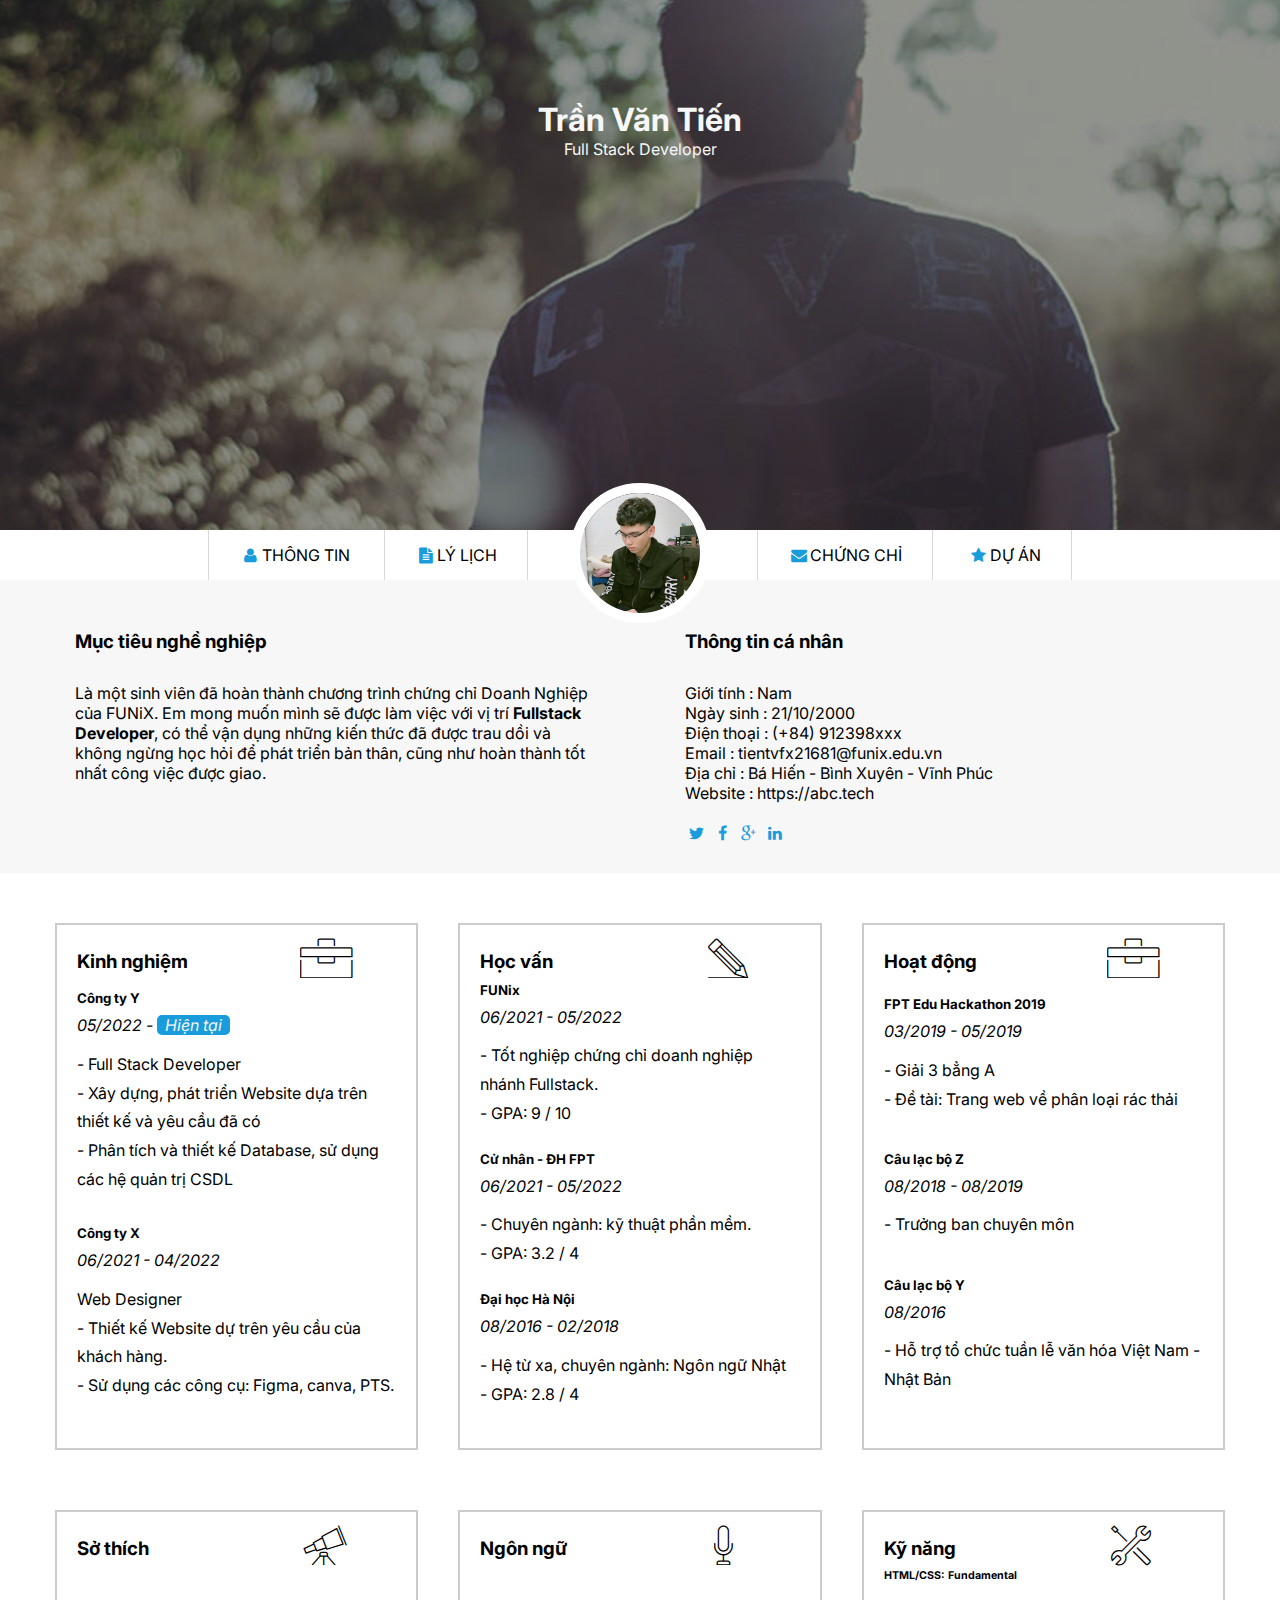
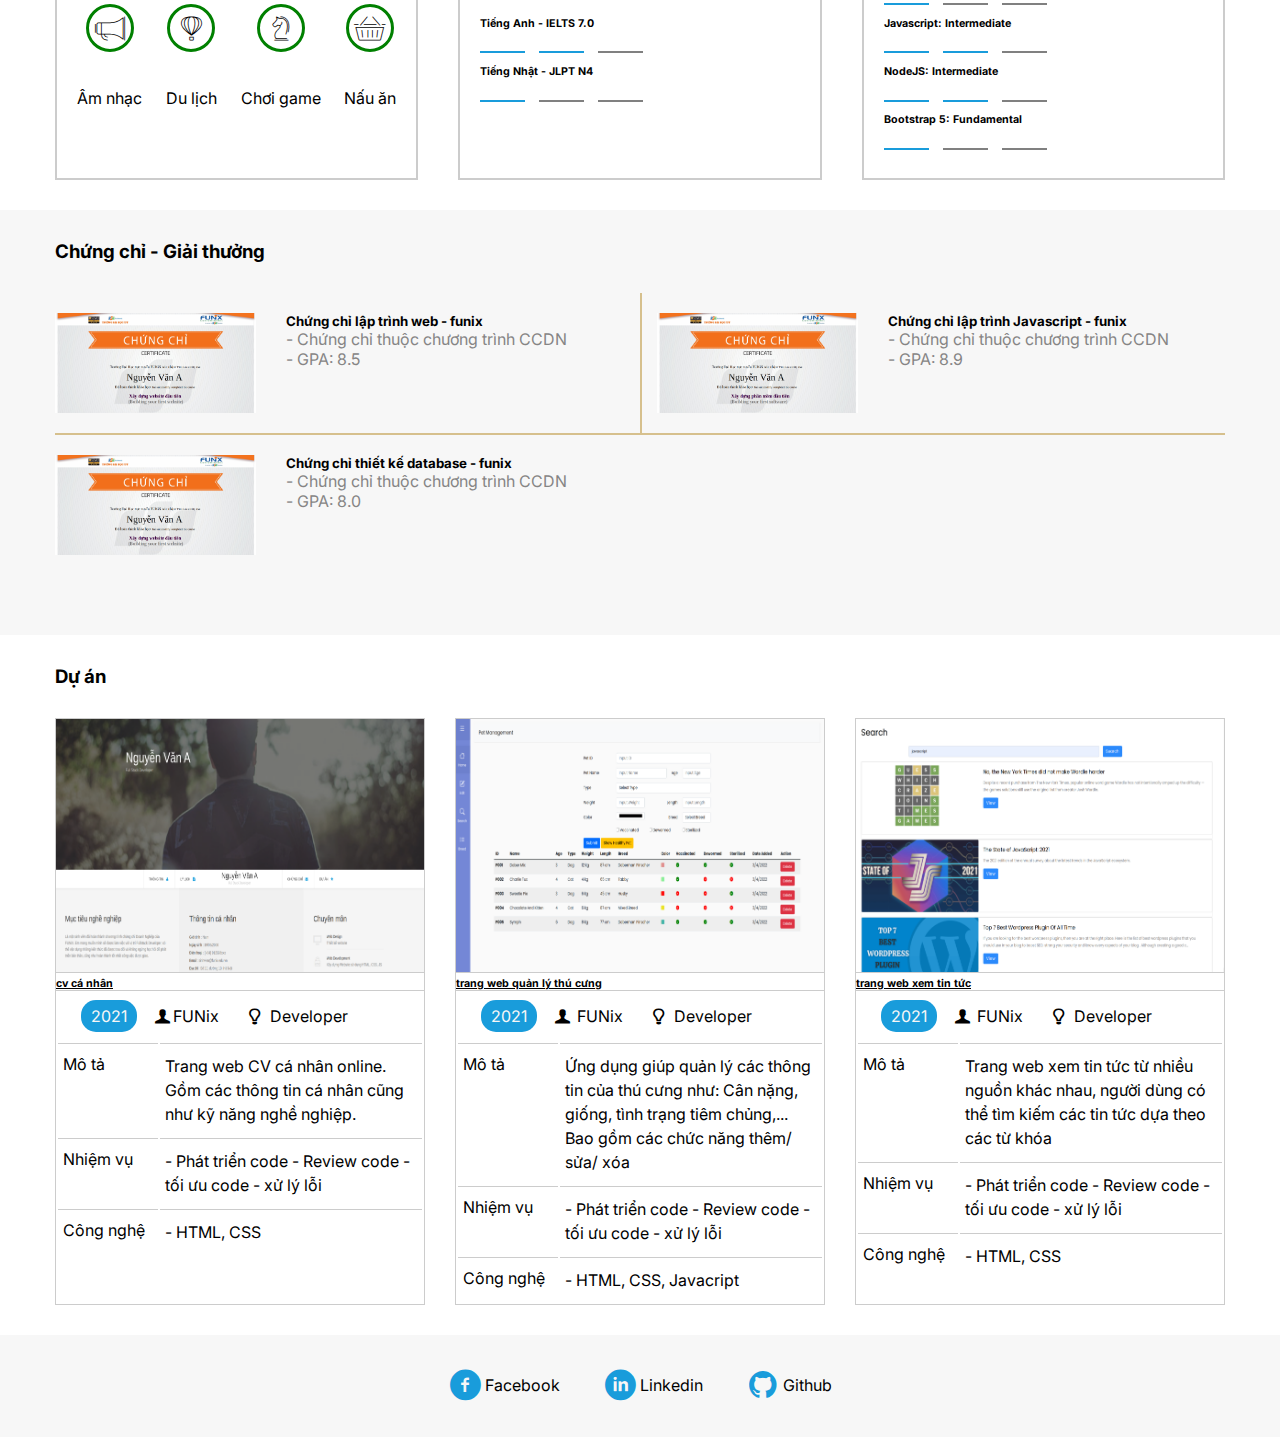
==== commit fd70a7df: "Update index.html" ====
--- a/index.html
+++ b/index.html
@@ -28,7 +28,7 @@
     <!-- !phần banner  -->
     <div id="banner" style="padding: 50px">
       <div class="container">
-        <h1>Trần VĂn Tiến</h1>
+        <h1>Trần Văn Tiến</h1>
       <span>Full Stack Developer</span>
       </div>
     </div>
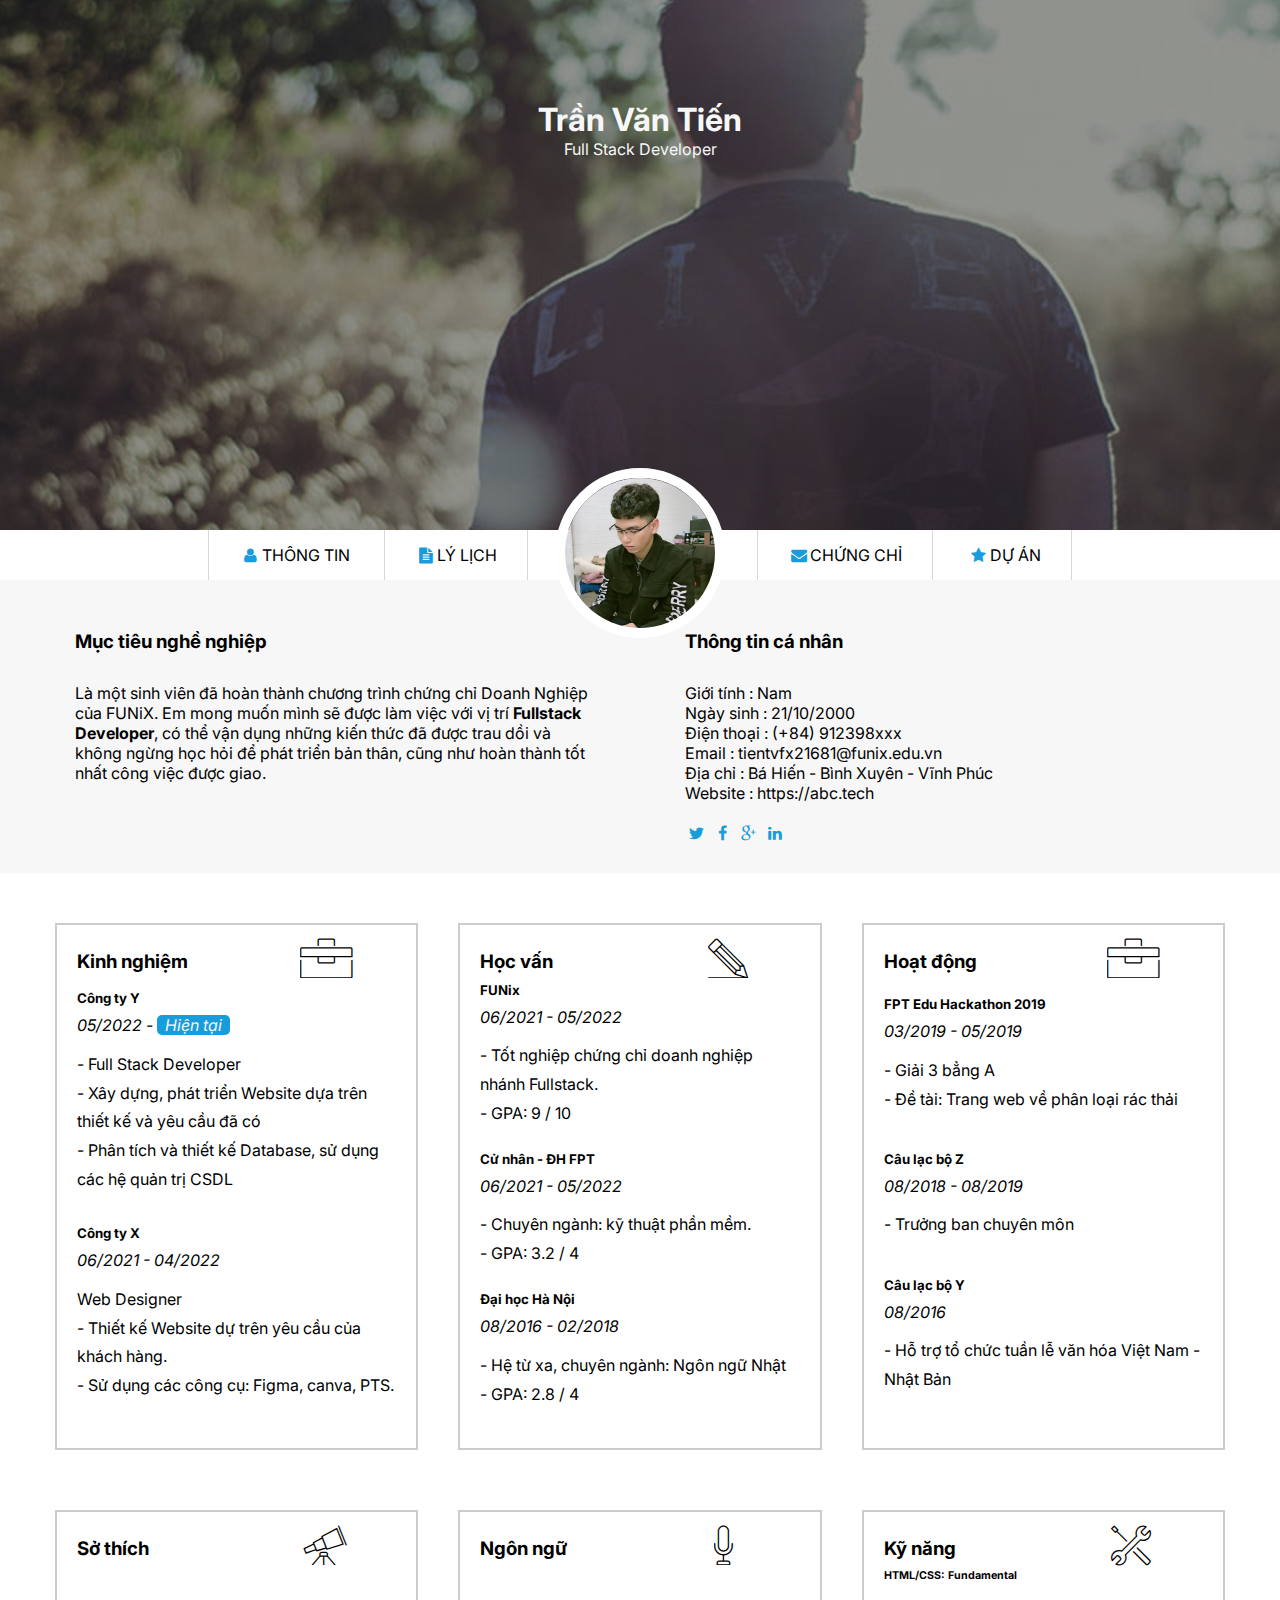
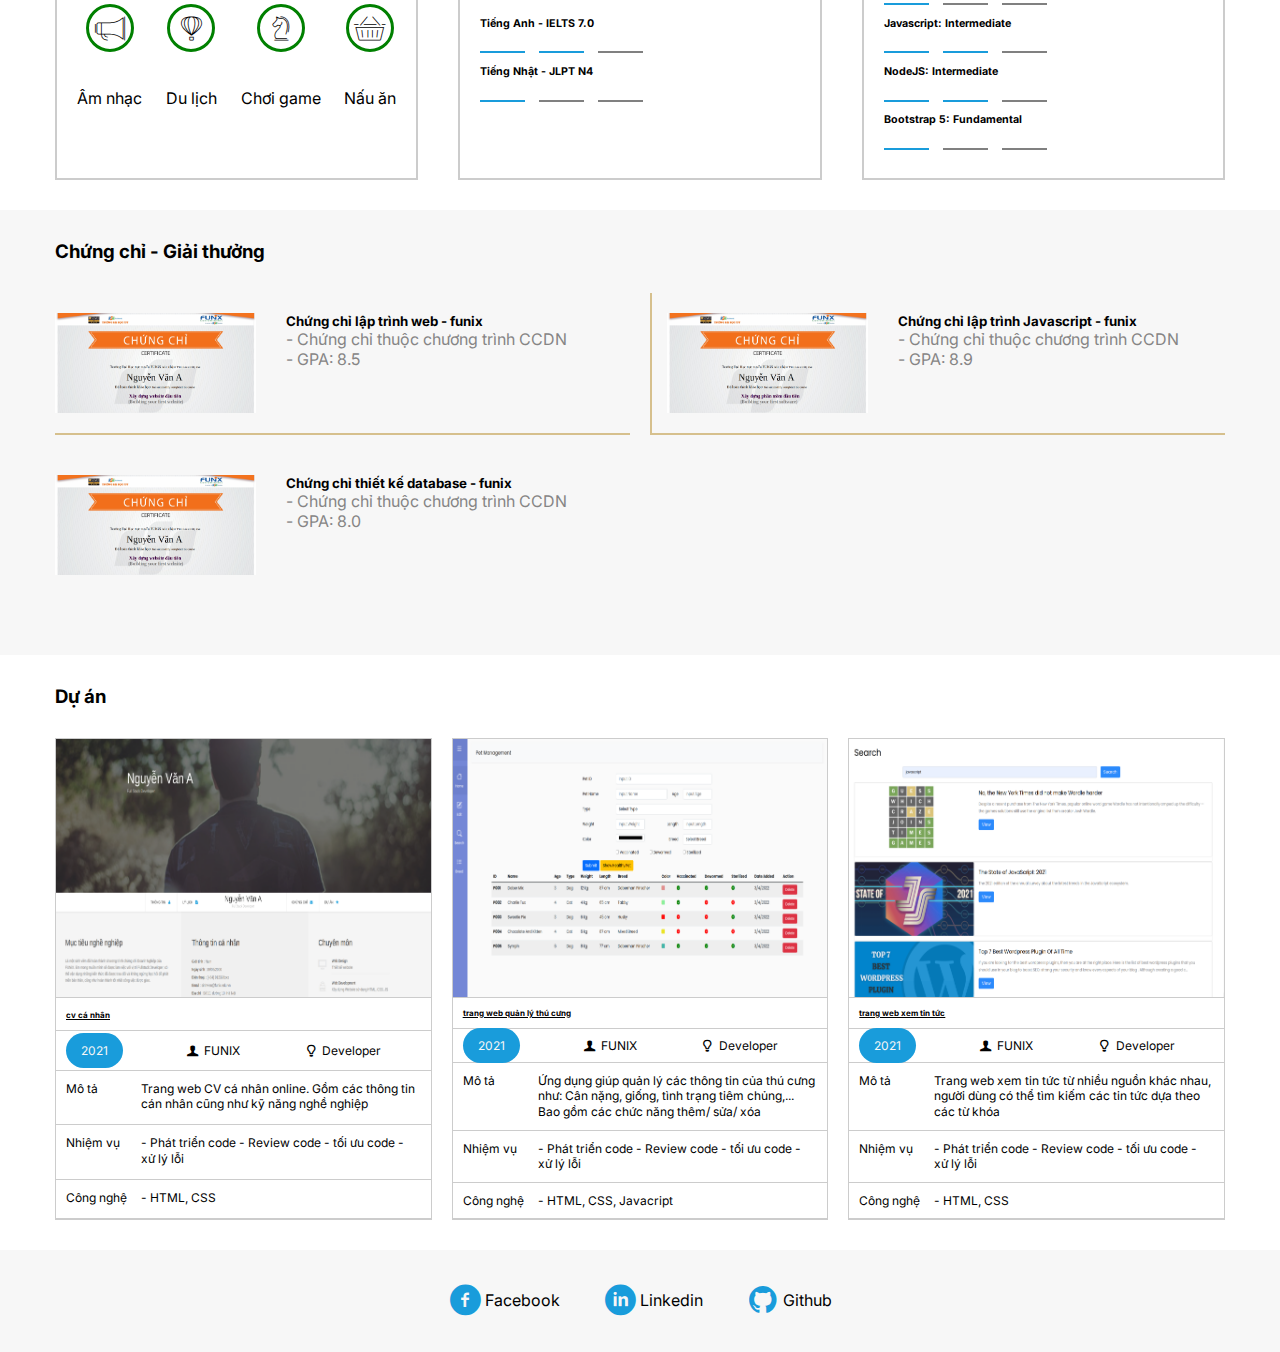
==== commit 3f3c531a: "Add files via upload" ====
--- a/index.html
+++ b/index.html
@@ -13,8 +13,8 @@
       rel="stylesheet"
     />
     <!-- css tablet & mobile -->
-    <link rel="stylesheet" href="./css/tablet.css">
-    <link rel="stylesheet" href="./css/mobile.css">
+    <link rel="stylesheet" href="./css/tablet.css" />
+    <link rel="stylesheet" href="./css/mobile.css" />
     <!-- bootstrap -->
     <link
       href="https://cdn.jsdelivr.net/npm/bootstrap@5.0.2/dist/css/bootstrap.min.css"
@@ -29,7 +29,7 @@
     <div id="banner" style="padding: 50px">
       <div class="container">
         <h1>Trần Văn Tiến</h1>
-      <span>Full Stack Developer</span>
+        <span>Full Stack Developer</span>
       </div>
     </div>
     <!-- !phần nav bar -->
@@ -294,7 +294,6 @@
           </div>
         </div>
       </div>
-     
     </section>
     <!-- ! phần dự án -->
     <section id="project">
@@ -304,106 +303,92 @@
           <div class="cv">
             <img src="./images/project_1.png" class="nav-cv" />
             <div class="name-cv">
-              <h6 class="p-2 text-uppercase"><a href="./digital-cv.html" class="text-decoration-none">cv cá nhân</a></h6>
-            </div>
-            <div class="about-cv">
-              <ul>
-                <li>2021</li>
-                <li><i class="icon-user-1"></i>FUNix</li>
-                <li><i class="icon-lamp"></i> Developer</li>
-              </ul>
-            </div>
-            <div class="table-cv">
-              <table>
-                <tr>
-                  <th>Mô tả</th>
-                  <td>
-                    Trang web CV cá nhân online. Gồm các thông tin cá nhân cũng
-                    như kỹ năng nghề nghiệp.
-                  </td>
-                </tr>
-                <tr>
-                  <th>Nhiệm vụ</th>
-                  <td>
-                    - Phát triển code - Review code - tối ưu code - xử lý lỗi
-                  </td>
-                </tr>
-                <tr>
-                  <th>Công nghệ</th>
-                  <td>- HTML, CSS</td>
-                </tr>
-              </table>
+              <h6 class="text-uppercase about-cv">
+                <a href="./digital-cv.html" class="text-decoration-none"
+                  >cv cá nhân</a
+                >
+              </h6>
+            </div>
+            <div class="about-cv r3">
+              <p><span>2021</span></p>
+              <p><i class="icon-user-1 h6"></i> FUNIX</p>
+              <p><i class="icon-lamp h6"></i> Developer</p>
+            </div>
+            <div class="about-cv r2">
+              <p>Mô tả</p>
+              <p>
+                Trang web CV cá nhân online. Gồm các thông tin cán nhân cũng như
+                kỹ năng nghề nghiệp
+              </p>
+            </div>
+            <div class="about-cv r2">
+              <p>Nhiệm vụ</p>
+              <p>- Phát triển code - Review code - tối ưu code - xử lý lỗi</p>
+            </div>
+            <div class="about-cv r2">
+              <p>Công nghệ</p>
+              <p>- HTML, CSS</p>
             </div>
           </div>
           <div class="cv">
             <img src="./images/project_2.png" class="nav-cv" />
             <div class="name-cv">
-              <h6 class="p-2 text-uppercase"><a href="./digital-cv.html" class="text-decoration-none">trang web quản lý thú cưng</a></h6>
-            </div>
-            <div class="about-cv">
-              <ul>
-                <li><span>2021</span></li>
-                <li><i class="icon-user-1"></i> FUNix</li>
-                <li><i class="icon-lamp"></i> Developer</li>
-              </ul>
-            </div>
-            <div class="table-cv">
-              <table>
-                <tr>
-                  <th>Mô tả</th>
-                  <td>
-                    Ứng dụng giúp quản lý các thông tin của thú cưng như: Cân
-                    nặng, giống, tình trạng tiêm chủng,... Bao gồm các chức năng
-                    thêm/ sửa/ xóa
-                  </td>
-                </tr>
-                <tr>
-                  <th>Nhiệm vụ</th>
-                  <td>
-                    - Phát triển code - Review code - tối ưu code - xử lý lỗi
-                  </td>
-                </tr>
-                <tr>
-                  <th>Công nghệ</th>
-                  <td>- HTML, CSS, Javacript</td>
-                </tr>
-              </table>
+              <h6 class="text-uppercase about-cv">
+                <a href="./digital-cv.html" class="text-decoration-none"
+                  >trang web quản lý thú cưng</a
+                >
+              </h6>
+            </div>
+            <div class="about-cv r3">
+              <p><span>2021</span></p>
+              <p><i class="icon-user-1 h6"></i> FUNIX</p>
+              <p><i class="icon-lamp h6"></i> Developer</p>
+            </div>
+            <div class="about-cv r2">
+              <p>Mô tả</p>
+              <p>
+                Ứng dụng giúp quản lý các thông tin của thú cưng như: Cân nặng,
+                giống, tình trạng tiêm chủng,... Bao gồm các chức năng thêm/
+                sửa/ xóa
+              </p>
+            </div>
+            <div class="about-cv r2">
+              <p>Nhiệm vụ</p>
+              <p>- Phát triển code - Review code - tối ưu code - xử lý lỗi</p>
+            </div>
+            <div class="about-cv r2">
+              <p>Công nghệ</p>
+              <p>- HTML, CSS, Javacript</p>
             </div>
           </div>
           <div class="cv">
             <img src="./images/project_3.png" class="nav-cv" />
             <div class="name-cv">
-              <h6 class="p-2 text-uppercase"><a href="./digital-cv.html" class="text-decoration-none">trang web xem tin tức</a></h6>
-            </div>
-            <div class="about-cv">
-              <ul>
-                <li><span>2021</span></li>
-                <li><i class="icon-user-1"></i> FUNix</li>
-                <li><i class="icon-lamp"></i> Developer</li>
-              </ul>
-            </div>
-            <div class="table-cv">
-              <table>
-                <tbody>
-                  <tr>
-                    <th>Mô tả</th>
-                    <td>
-                      Trang web xem tin tức từ nhiều nguồn khác nhau, người dùng
-                      có thể tìm kiếm các tin tức dựa theo các từ khóa
-                    </td>
-                  </tr>
-                </tbody>
-                <tr>
-                  <th>Nhiệm vụ</th>
-                  <td>
-                    - Phát triển code - Review code - tối ưu code - xử lý lỗi
-                  </td>
-                </tr>
-                <tr>
-                  <th>Công nghệ</th>
-                  <td>- HTML, CSS</td>
-                </tr>
-              </table>
+              <h6 class="text-uppercase about-cv">
+                <a href="./digital-cv.html" class="text-decoration-none"
+                  >trang web xem tin tức</a
+                >
+              </h6>
+            </div>
+            <div class="about-cv r3">
+              <p><span>2021</span></p>
+              <p><i class="icon-user-1 h6"></i> FUNIX</p>
+              <p><i class="icon-lamp h6"></i> Developer</p>
+            </div>
+            <div class="about-cv r2">
+              <p>Mô tả</p>
+              <p>
+                Trang web xem tin tức từ nhiều nguồn khác nhau, người dùng có
+                thể tìm kiếm các tin tức dựa theo các từ khóa
+              </p>
+            </div>
+            <div class="about-cv r2">
+              <p>Nhiệm vụ</p>
+              <p>- Phát triển code - Review code - tối ưu code - xử lý lỗi</p>
+            </div>
+            <div class="about-cv r2">
+              <p>Công nghệ</p>
+              <p>- HTML, CSS</p>
             </div>
           </div>
         </div>
@@ -430,6 +415,10 @@
         </ul>
       </div>
     </section>
-    <script src="https://cdn.jsdelivr.net/npm/bootstrap@5.0.2/dist/js/bootstrap.bundle.min.js" integrity="sha384-MrcW6ZMFYlzcLA8Nl+NtUVF0sA7MsXsP1UyJoMp4YLEuNSfAP+JcXn/tWtIaxVXM" crossorigin="anonymous"></script>
+    <script
+      src="https://cdn.jsdelivr.net/npm/bootstrap@5.0.2/dist/js/bootstrap.bundle.min.js"
+      integrity="sha384-MrcW6ZMFYlzcLA8Nl+NtUVF0sA7MsXsP1UyJoMp4YLEuNSfAP+JcXn/tWtIaxVXM"
+      crossorigin="anonymous"
+    ></script>
   </body>
 </html>
--- a/css/style.css
+++ b/css/style.css
@@ -183,6 +183,7 @@
   margin: 0 auto;
   display: grid;
   grid-template-columns: 1fr 1fr;
+  gap: 20px;
 }
 .cert-img {
   height: 100px;
@@ -216,56 +217,66 @@
 .nav-project {
   display: grid;
   grid-template-columns: repeat(3, 1fr);
-  gap: 30px;
+  gap: 20px;
 }
 .cv {
+  display: grid;
+  grid-template-columns: 1fr;
   border: 1px solid #ccc;
+  font-size: 12px;
 }
 .cv a{
   color: #000;
 }
 .nav-cv {
   width: 100%;
-  border-bottom: 1px solid#ccc;
+  border-bottom: 1px solid #ccc;
 }
 .name-cv h3 {
   line-height: 50px;
   padding-left: 10px;
 }
-.about-cv ul {
-  line-height: 50px;
+/* .about-cv ul {
+  display: grid;
+  grid-template-columns: 1fr 2fr;
   padding-left: 25px;
-}
+  margin-bottom: 0;
+} */
 .about-cv ul li {
-  display: inline-block;
-  padding: 0 10px;
+  list-style-type: none;
   line-height: 32px;
 }
-.about-cv ul li:first-child {
+/* .about-cv ul li:first-child {
   color: #f7f7f7;
   display: inline-block;
   background-color: #199cdb;
   border-radius: 15px;
-}
+  padding: 0 10px;
+} */
 .about-cv {
-  border-top: 1px solid #ccc;
-}
-table td,
-table th {
-  border-top: 1px solid #ccc;
-  /* line-height: 1.8; */
-  padding: 10px 5px 10px 5px;
-}
-table tr th {
-  width: 90px;
-  text-align: left;
-  display: inline-block;
-  font-weight: 400;
-}
-table tr td {
-  font-weight: 400;
-  line-height: 1.5;
-}
+  padding: 10px;
+  border-bottom: 1px solid #ccc;
+}
+.r3{
+  display: grid;
+  grid-template-columns: 1fr 1fr 1fr;
+  line-height: 1.1;
+}
+.r3 span{
+  color: #f7f7f7;
+  background-color: #199cdb;
+  padding: 10px 15px;
+  border-radius: 20px;
+}
+.r2{
+  display: grid;
+  grid-template-columns: 75px 1fr;
+}
+.r2 p{
+  font-size: 12px;
+  line-height: 1.3;
+}
+
 /* ! phần footer */
 .nav-footer {
   text-align: center;
@@ -296,7 +307,7 @@
   position: relative;
 }
 .img-avatar {
-  width: 120px;
+  width: 150px;
   border-radius: 50%;
   border: 10px solid #ffffff;
 }
--- a/css/tablet.css
+++ b/css/tablet.css
@@ -1,5 +1,5 @@
-@media (max-width: 768px) {
-  section > .container{
+@media screen and (max-width: 991.98px) {
+  section > .container {
     width: 100%;
   }
   .name,
@@ -18,19 +18,21 @@
   .job-text .text3 {
     display: none;
   }
-  .conten-text{
+  .conten-text {
     width: 100%;
   }
-  .nav-conten{
+  .nav-conten {
     display: inline;
-    
   }
-  table tr th{
-    width: 90%;
-  }
-  .nav-footer li i{
+  .nav-footer li i {
     padding-top: 5px;
     height: 50%;
+  }
+  .r3{
+    grid-template-columns: repeat(2, 1fr);
+  }
+  .r3 > p:nth-child(3){
+    grid-area: 2/2/3/3;
   }
   /* ! digital */
   .container-fluid {
@@ -56,7 +58,7 @@
   .time-text ul {
     padding-left: 1rem;
   }
-  .top{
+  .top {
     margin-top: 12px;
   }
  
--- a/css/mobile.css
+++ b/css/mobile.css
@@ -1,4 +1,4 @@
-@media (max-width: 500px) {
+@media screen and (max-width: 767.98px) {
   section > .container {
     width: 100%;
     padding: 5px;
@@ -33,6 +33,7 @@
   }
   .nav-conten:nth-child(2) {
     border-left: 0;
+    padding-left: 0;
   }
   .nav-project {
     grid-template-columns: 1fr;
@@ -40,9 +41,10 @@
   .about-cv ul li {
     display: block;
   }
+  /* !footer */
   .nav-footer {
     text-align: start;
-    padding-left: 30px;
+    padding-left: 80px;
   }
   .nav-footer li i {
     text-align: center;
@@ -50,6 +52,11 @@
   }
   .nav-footer li {
     display: block;
+  }
+  /* !dự án */
+  .about-cv ul{
+    display: block;
+    padding-left: 5px;
   }
   /* !digital */
   .container-fluid {
